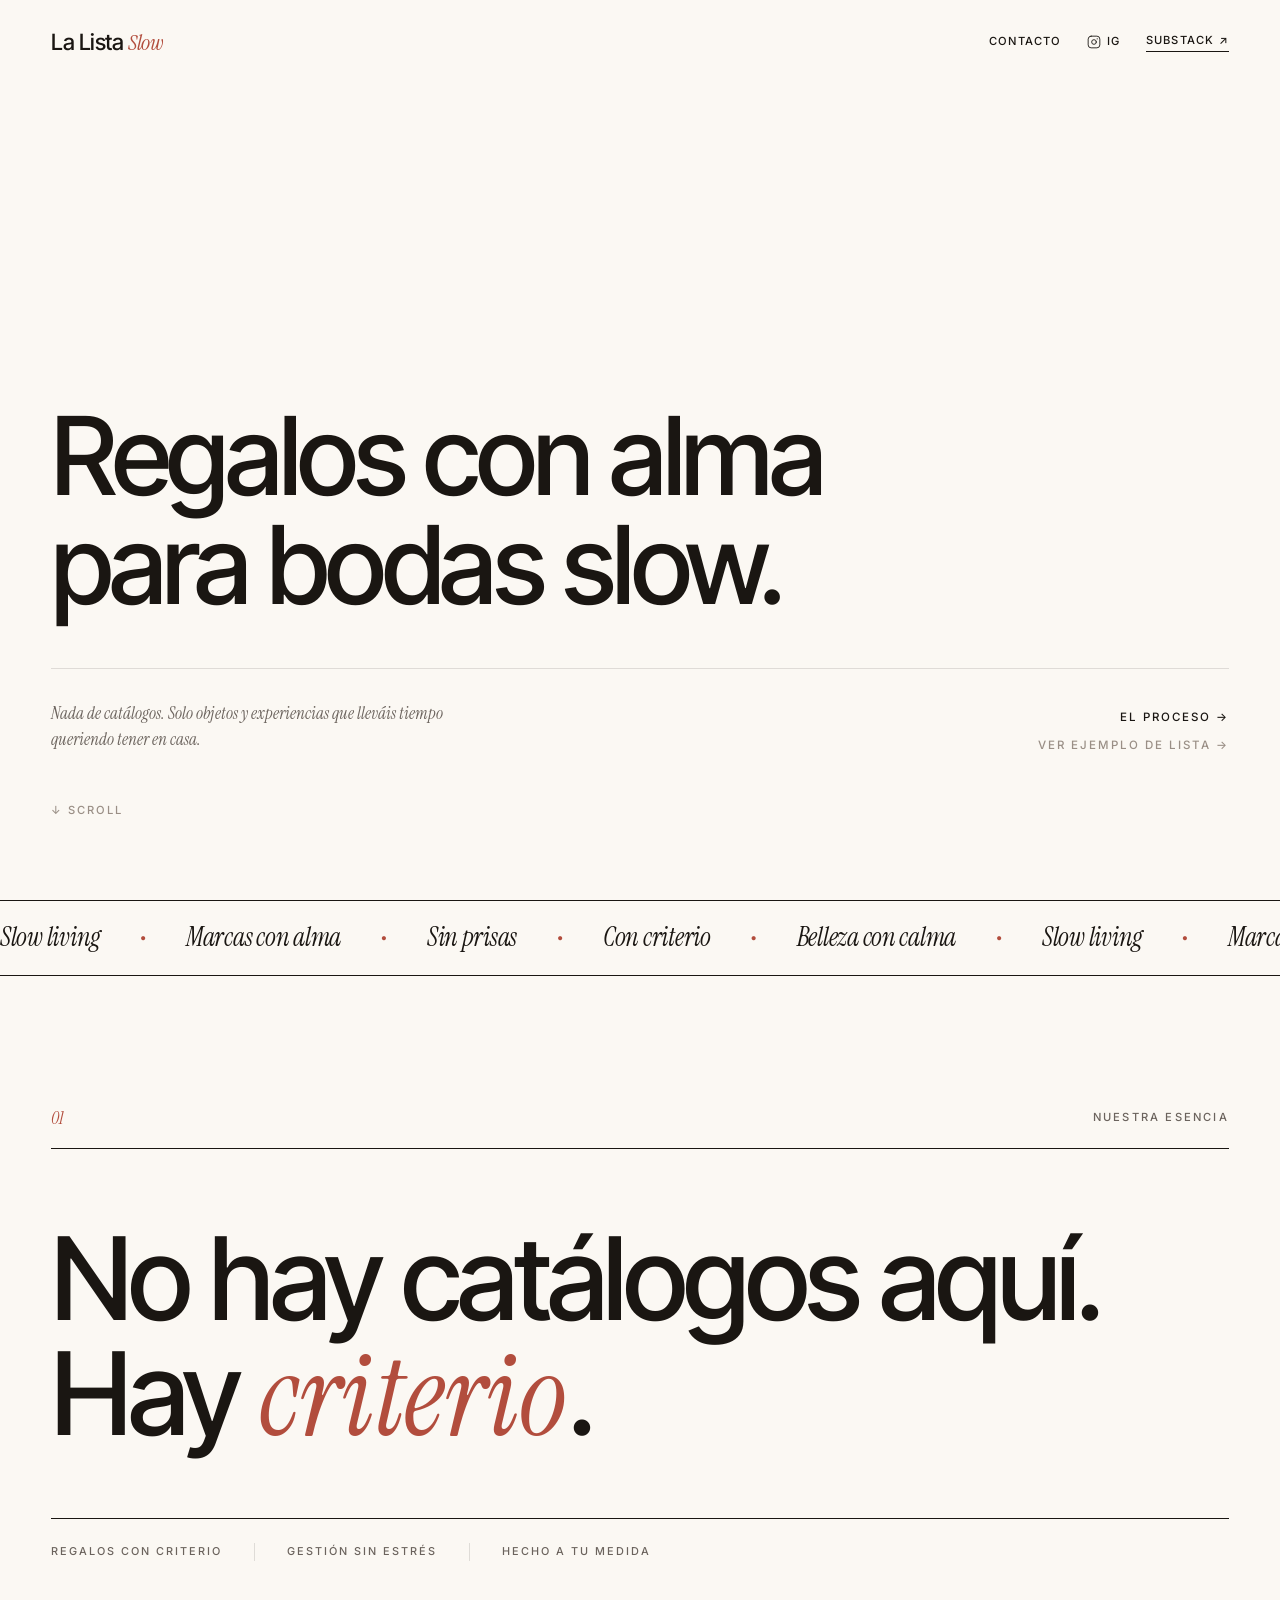
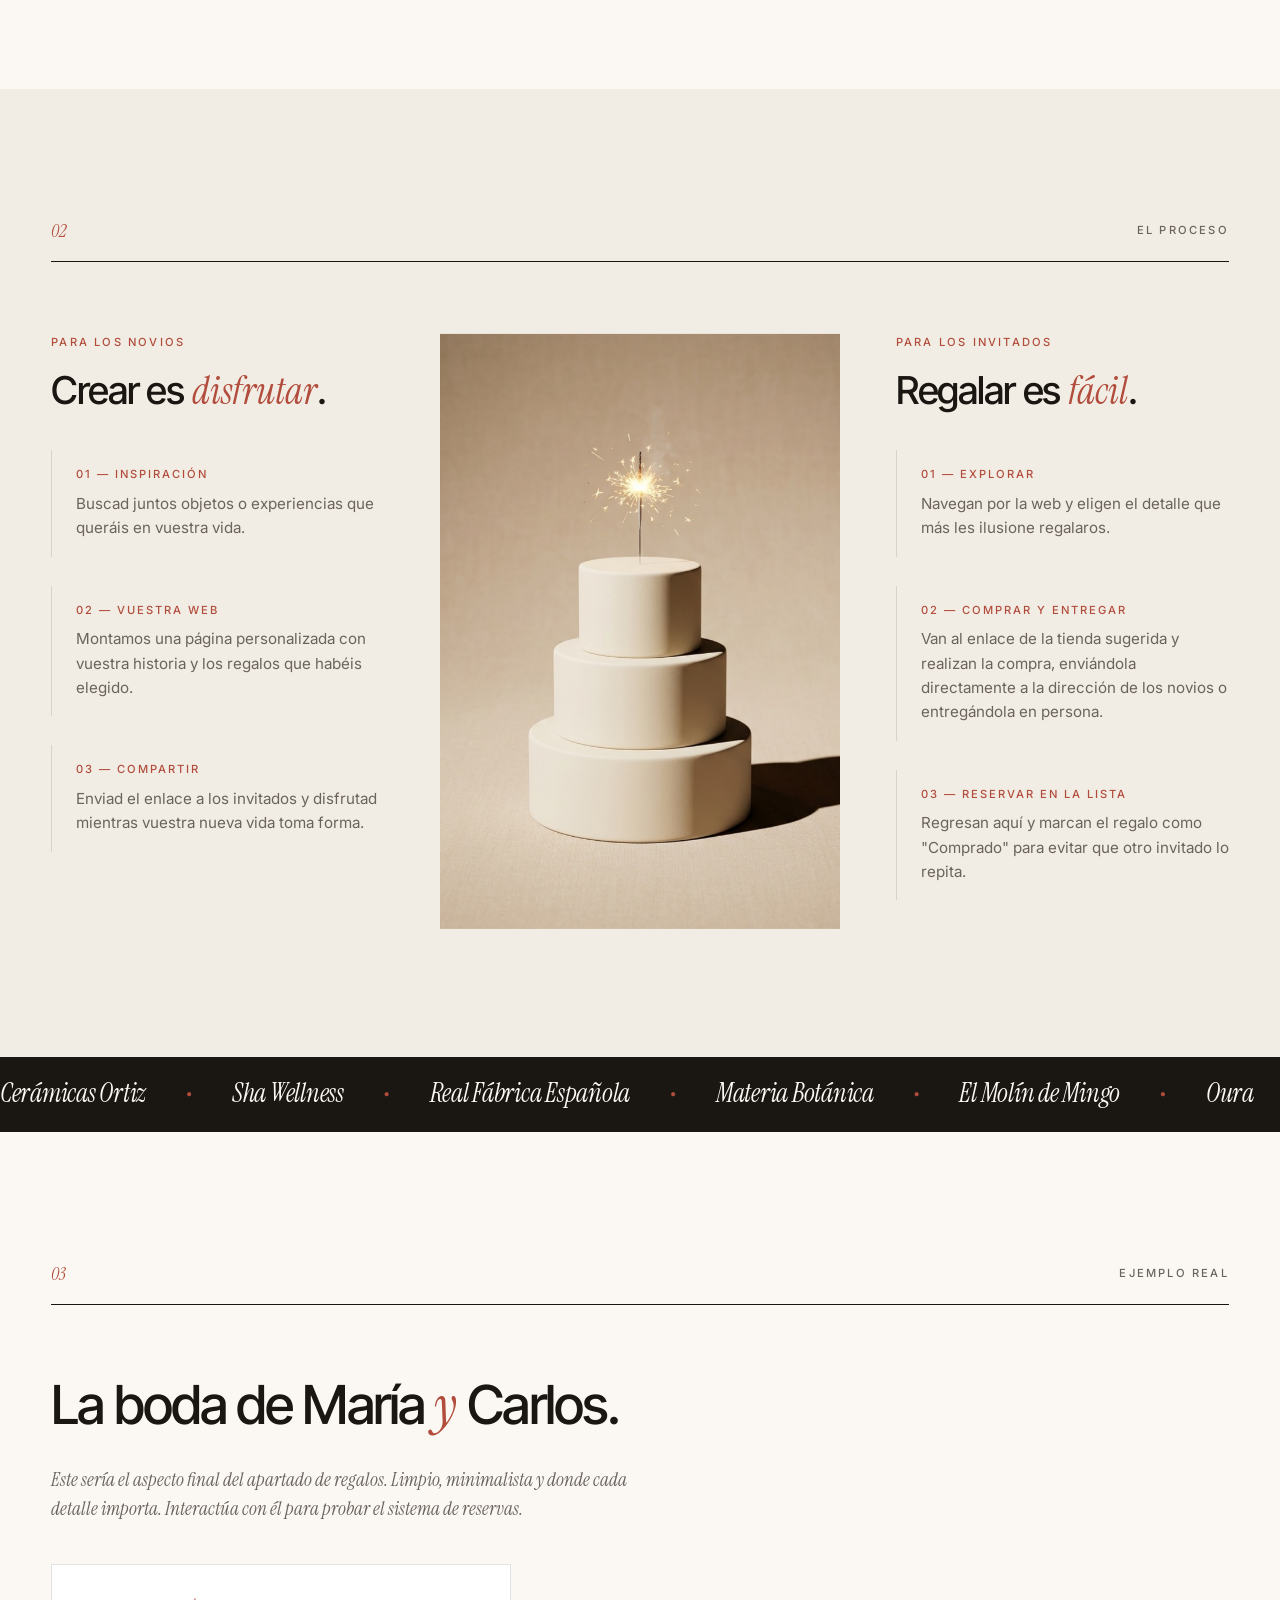
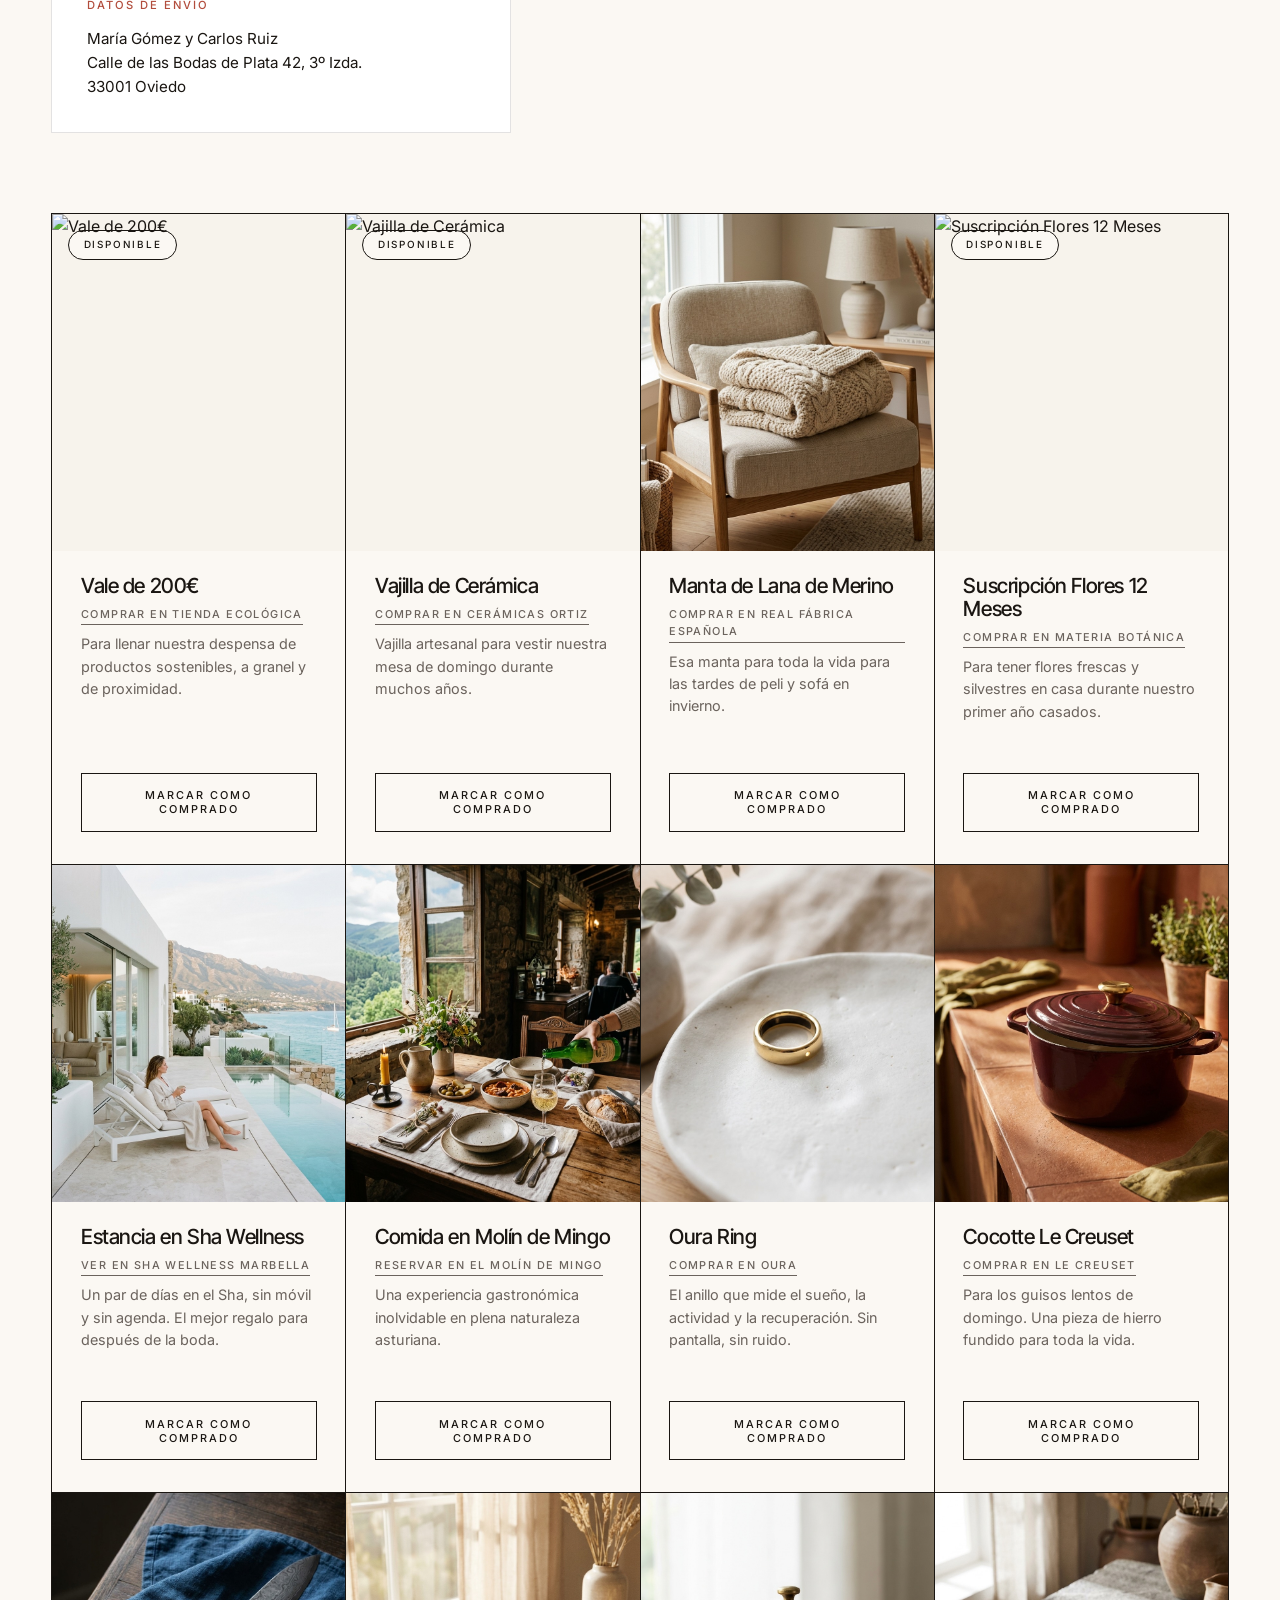
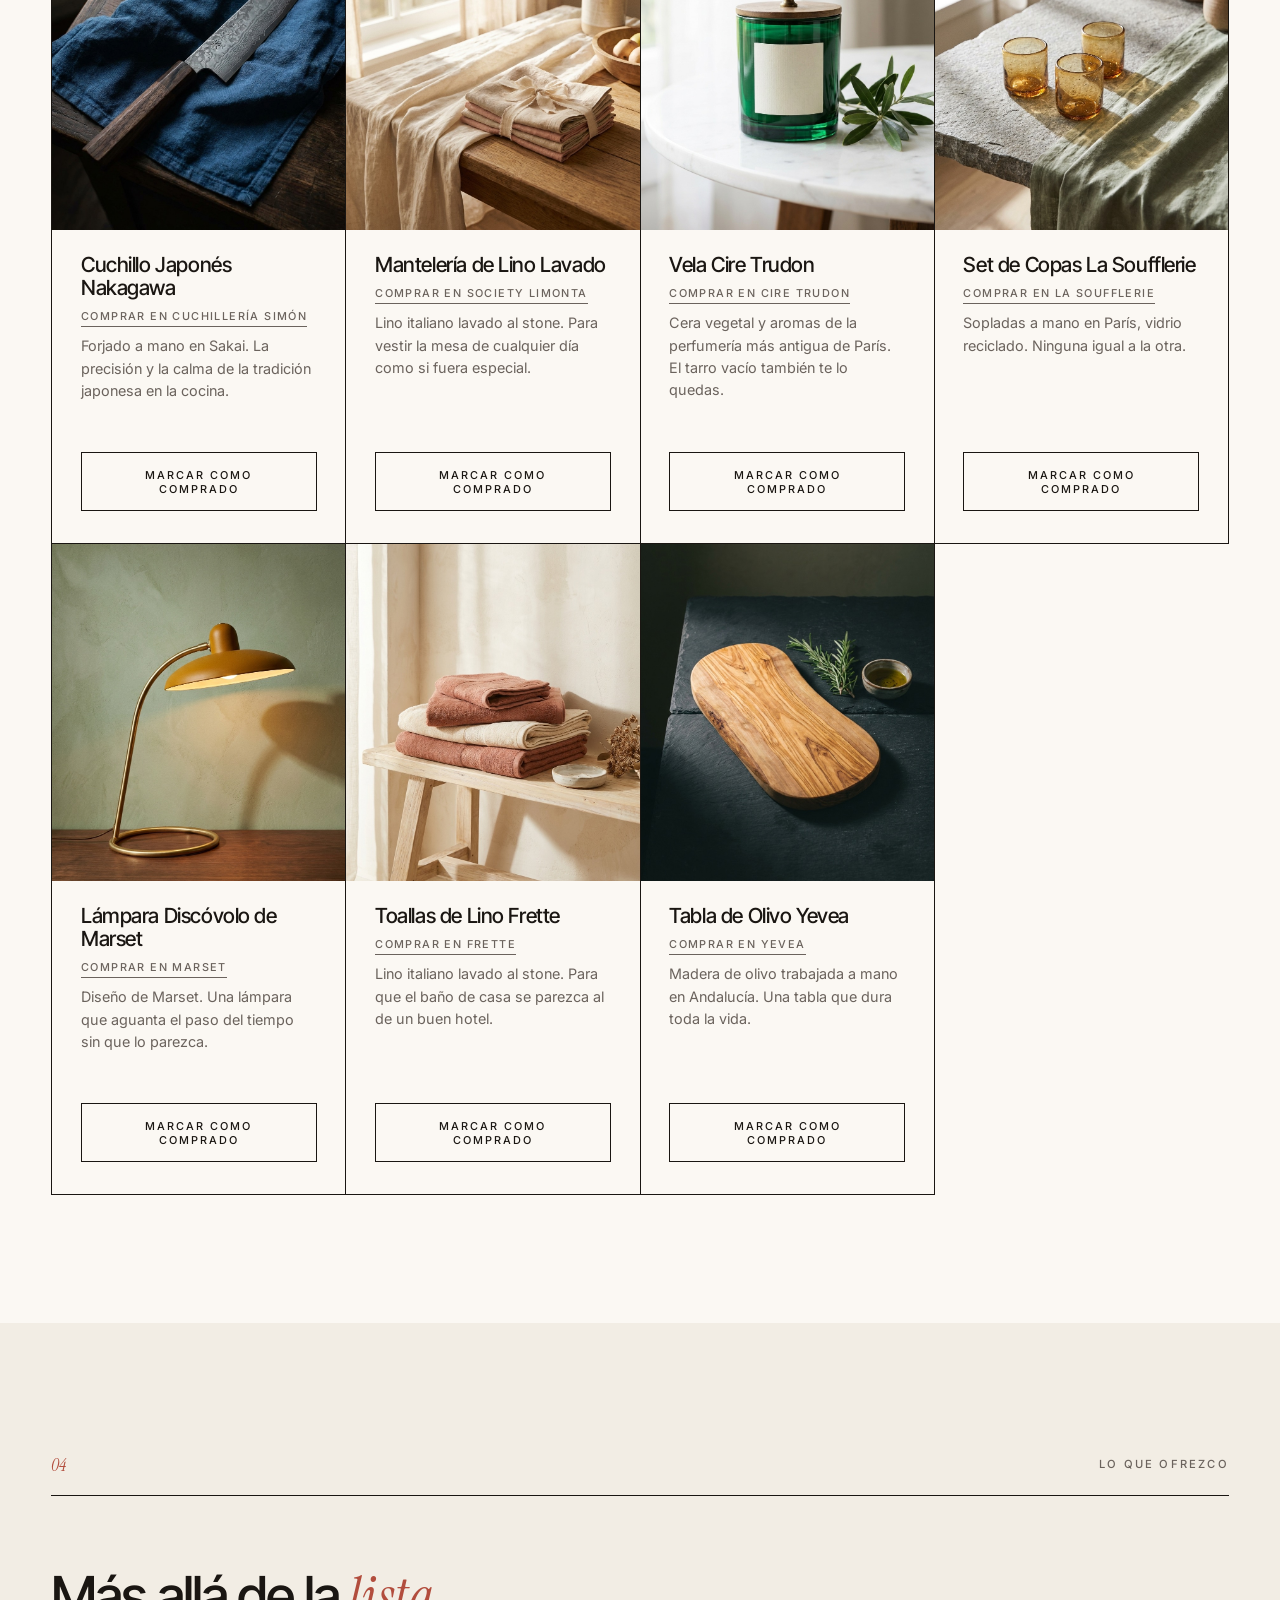
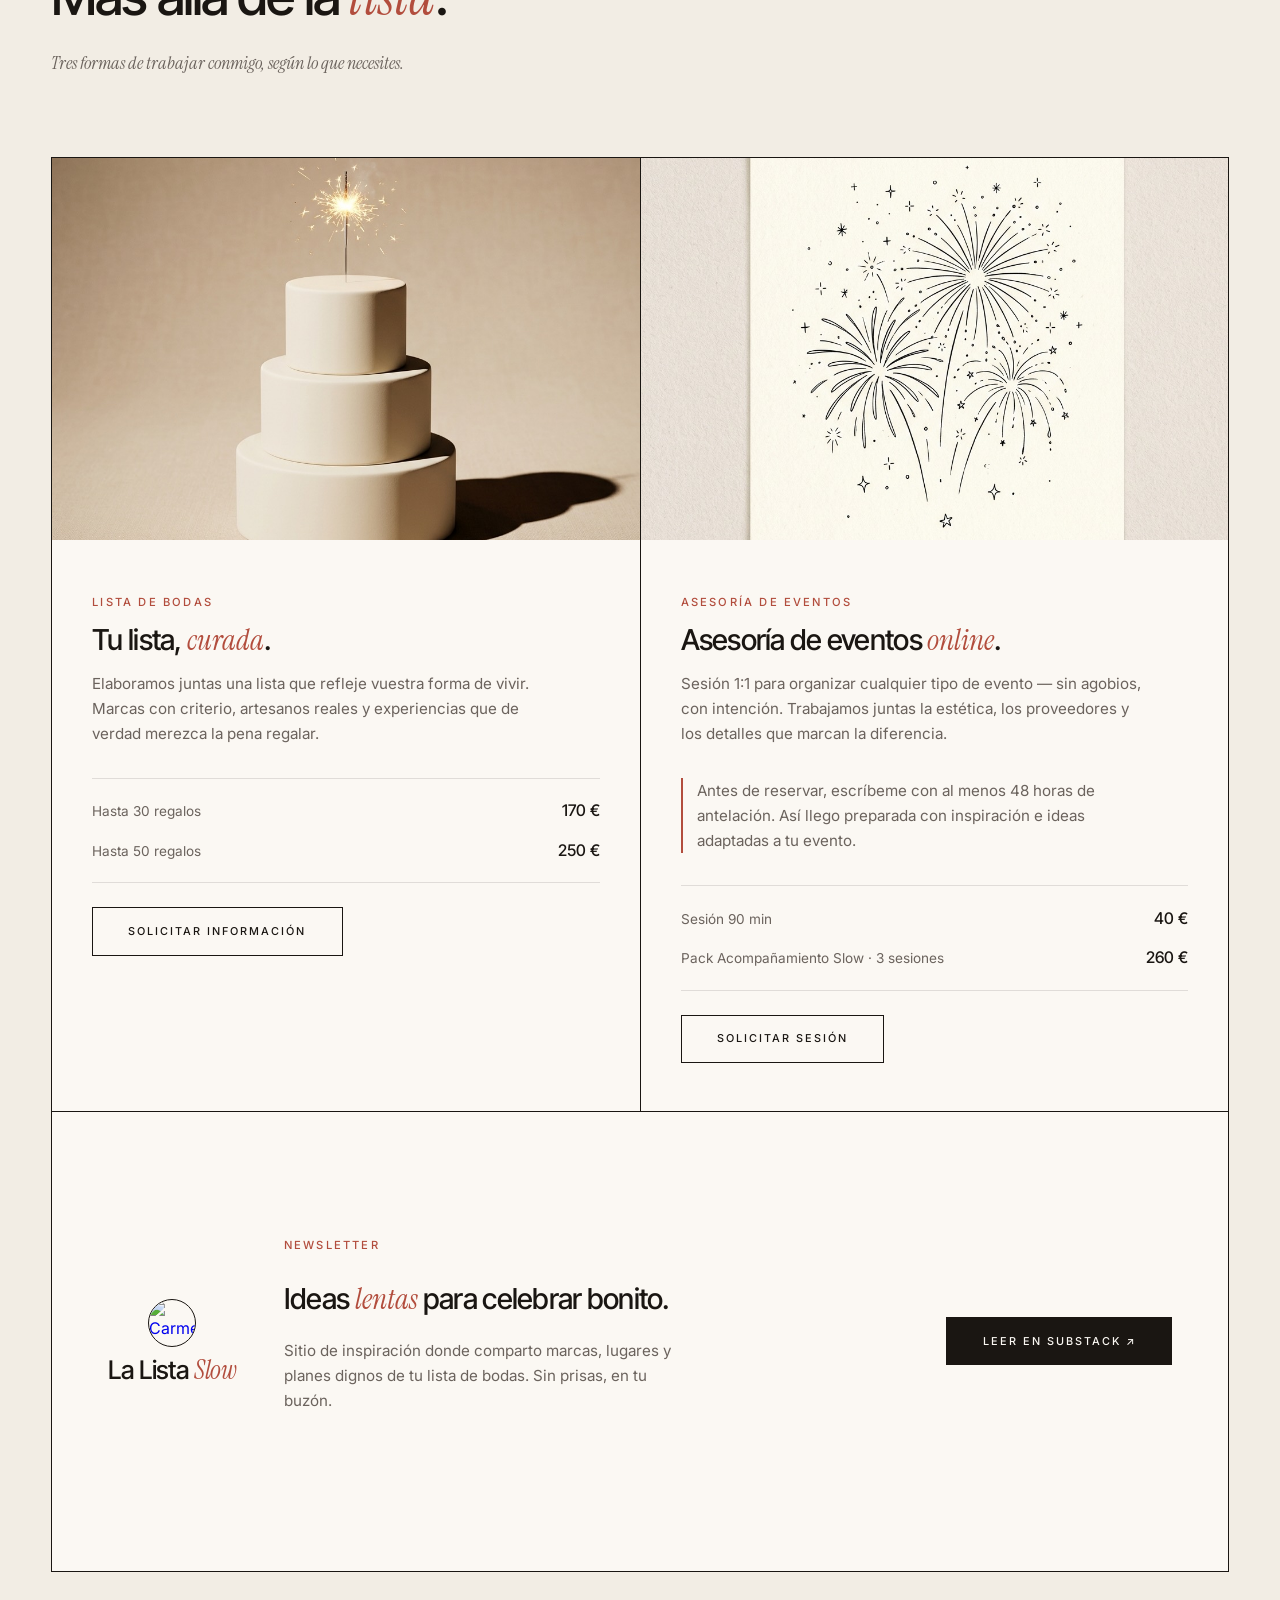
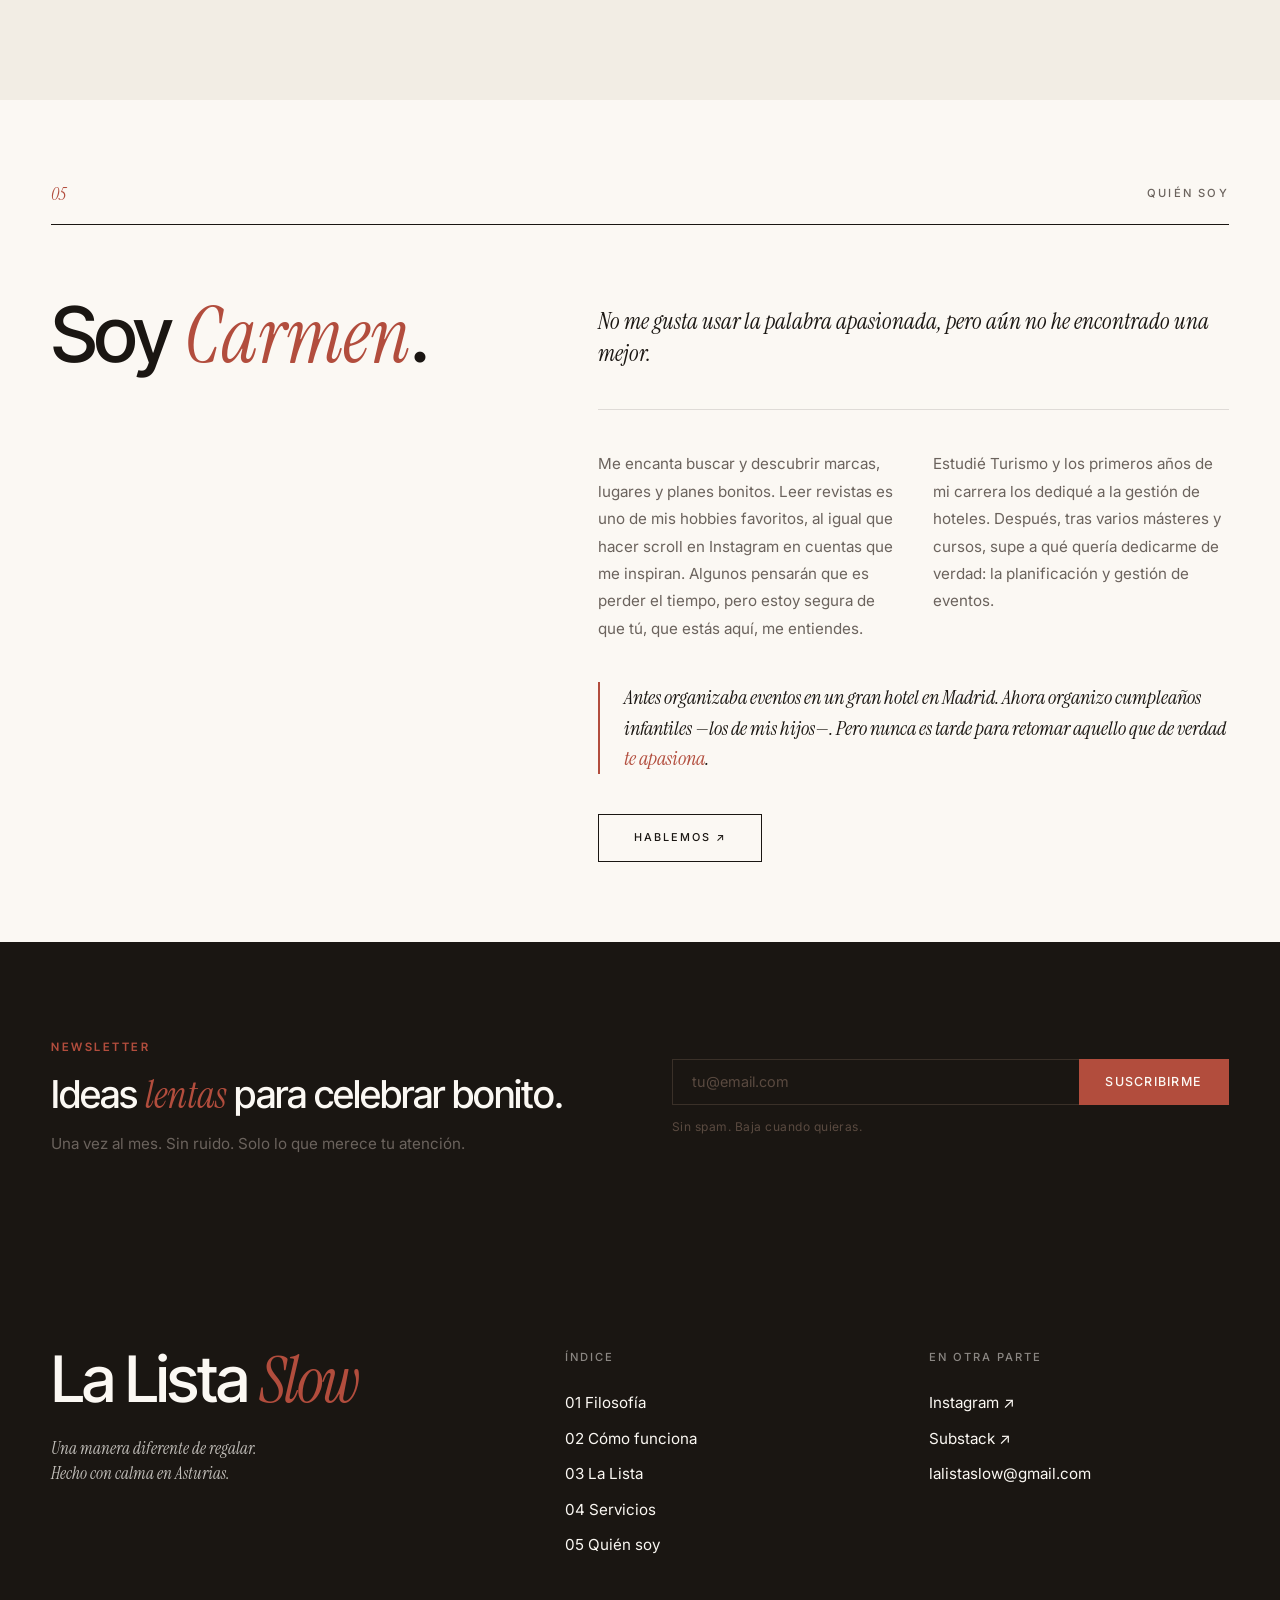
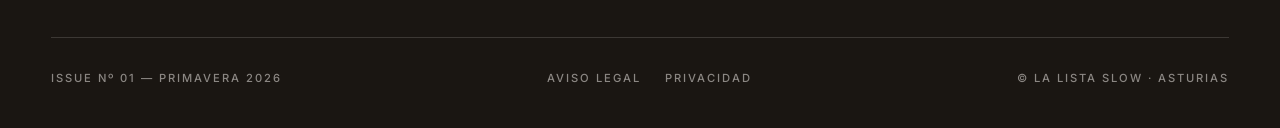
==== index.html @ cbb81c38 "SEO optimization: compress heavy product images to JPEG, add sitemap.xml and robots.txt" ====
<!DOCTYPE html>
<html lang="es">
<head>
    <meta charset="UTF-8">
    <meta name="viewport" content="width=device-width, initial-scale=1.0">

    <!-- Favicon -->
    <link rel="icon" type="image/svg+xml" href="./favicon.svg">
    <link rel="icon" type="image/png" sizes="32x32" href="./favicon-32x32.png">
    <link rel="apple-touch-icon" sizes="180x180" href="./apple-touch-icon.png">

    <!-- SEO básico -->
    <title>Lista de Bodas Personalizada y Curada | La Lista Slow</title>
    <meta name="description" content="Lista de bodas personalizada y curada en Asturias. Sin catálogos, con criterio. Regalos seleccionados y asesoría de eventos online para celebrar despacio.">
    <meta name="robots" content="index, follow">
    <link rel="canonical" href="https://lalistaslow.com/">

    <!-- Open Graph -->
    <meta property="og:type" content="website">
    <meta property="og:url" content="https://lalistaslow.com/">
    <meta property="og:title" content="Lista de Bodas Personalizada y Curada | La Lista Slow">
    <meta property="og:description" content="Lista de bodas personalizada y curada en Asturias. Sin catálogos, con criterio. Regalos seleccionados y asesoría de eventos online.">
    <meta property="og:image" content="https://lalistaslow.com/og-image.jpg">
    <meta property="og:locale" content="es_ES">
    <meta property="og:site_name" content="La Lista Slow">

    <!-- Twitter Card -->
    <meta name="twitter:card" content="summary_large_image">
    <meta name="twitter:title" content="Lista de Bodas Personalizada y Curada | La Lista Slow">
    <meta name="twitter:description" content="Lista de bodas personalizada y curada en Asturias. Sin catálogos, con criterio. Regalos seleccionados y asesoría de eventos online.">
    <meta name="twitter:image" content="https://lalistaslow.com/og-image.jpg">

    <!-- Schema.org JSON-LD -->
    <script type="application/ld+json">
    {
      "@context": "https://schema.org",
      "@graph": [
        {
          "@type": "ProfessionalService",
          "@id": "https://lalistaslow.com/#organization",
          "name": "La Lista Slow",
          "url": "https://lalistaslow.com",
          "email": "lalistaslow@gmail.com",
          "description": "Lista de bodas personalizada y asesoría de eventos en Asturias",
          "image": "https://lalistaslow.com/og-image.jpg",
          "priceRange": "$$",
          "address": {
            "@type": "PostalAddress",
            "addressLocality": "Asturias",
            "addressRegion": "Principado de Asturias",
            "addressCountry": "ES"
          },
          "geo": {
            "@type": "GeoCoordinates",
            "latitude": "43.3614",
            "longitude": "-5.8593"
          },
          "areaServed": {
            "@type": "AdministrativeArea",
            "name": "Asturias"
          },
          "sameAs": [
            "https://www.instagram.com/lalistaslow/",
            "https://substack.com/@lalistaslow"
          ]
        },
        {
          "@type": "WebSite",
          "@id": "https://lalistaslow.com/#website",
          "url": "https://lalistaslow.com",
          "name": "La Lista Slow",
          "publisher": { "@id": "https://lalistaslow.com/#organization" }
        },
        {
          "@type": "Service",
          "provider": { "@id": "https://lalistaslow.com/#organization" },
          "name": "Lista de bodas personalizada",
          "description": "Creación de listas de bodas originales y curadas, con diseño editorial y gestión de reservas para invitados.",
          "areaServed": "España",
          "serviceType": "Lista de bodas"
        },
        {
          "@type": "Service",
          "provider": { "@id": "https://lalistaslow.com/#organization" },
          "name": "Asesoría de eventos online",
          "description": "Sesión 1:1 online para organizar cualquier tipo de evento con criterio. Estética, proveedores y detalles que marcan la diferencia.",
          "areaServed": "España",
          "serviceType": "Asesoría de eventos"
        }
      ]
    }
    </script>

    <!-- Google Fonts & Preconnect / DNS Prefetch -->
    <link rel="preconnect" href="https://fonts.googleapis.com">
    <link rel="preconnect" href="https://fonts.gstatic.com" crossorigin>
    <link rel="dns-prefetch" href="https://fonts.googleapis.com">
    <link rel="dns-prefetch" href="https://fonts.gstatic.com">
    <link rel="preconnect" href="https://substackcdn.com">
    <link rel="dns-prefetch" href="https://substackcdn.com">
    <link href="https://fonts.googleapis.com/css2?family=Instrument+Serif:ital@0;1&family=Inter+Tight:ital,wght@0,300..700;1,400&family=Inter:wght@300;400;500;600;700&display=swap" rel="stylesheet">
    <link rel="stylesheet" href="./styles.css">
</head>
<body>

    <nav class="navbar">
        <div class="logo">La Lista <em>Slow</em></div>
        <div class="nav-links">
            <a href="mailto:lalistaslow@gmail.com">Contacto</a>
            <a href="https://www.instagram.com/lalistaslow/" target="_blank" class="nav-instagram" aria-label="Instagram">
                <svg xmlns="http://www.w3.org/2000/svg" width="14" height="14" viewBox="0 0 24 24" fill="none" stroke="currentColor" stroke-width="1.5" stroke-linecap="round" stroke-linejoin="round"><rect x="2" y="2" width="20" height="20" rx="5" ry="5"/><circle cx="12" cy="12" r="4"/><circle cx="17.5" cy="6.5" r="1" fill="currentColor" stroke="none"/></svg>
                IG
            </a>
            <a href="https://substack.com/@lalistaslow" target="_blank" class="nav-substack">Substack ↗</a>
        </div>
        <button class="nav-burger" id="nav-burger" aria-label="Abrir menú" aria-expanded="false">
            <span></span><span></span><span></span>
        </button>
    </nav>

    <div class="nav-mobile" id="nav-mobile" aria-hidden="true">
        <a href="#filosofia" class="nav-mobile-link"><span class="nav-num">01</span> Filosofía</a>
        <a href="#como-funciona" class="nav-mobile-link"><span class="nav-num">02</span> Cómo funciona</a>
        <a href="#demo-list" class="nav-mobile-link"><span class="nav-num">03</span> La Lista</a>
        <a href="#servicios" class="nav-mobile-link"><span class="nav-num">04</span> Servicios</a>
        <a href="#quien-soy" class="nav-mobile-link"><span class="nav-num">05</span> Quién soy</a>
        <div class="nav-mobile-footer">
            <a href="mailto:lalistaslow@gmail.com">lalistaslow@gmail.com</a>
            <a href="https://www.instagram.com/lalistaslow/" target="_blank">Instagram ↗</a>
            <a href="https://substack.com/@lalistaslow" target="_blank">Substack ↗</a>
        </div>
    </div>

    <header class="hero">
        <div class="hero-container">
<h1>Regalos con alma<br>para bodas slow.</h1>
            <div class="hero-bottom">
                <p class="hero-lede">Nada de catálogos. Solo objetos y experiencias que lleváis tiempo queriendo tener en casa.</p>
                <div class="hero-buttons">
                    <a href="#como-funciona" class="hero-link">El proceso →</a>
                    <a href="#demo-list" class="hero-link hero-link--secondary">Ver ejemplo de lista →</a>
                </div>
            </div>
            <div class="hero-meta">
                <span>↓ Scroll</span>
            </div>
        </div>
    </header>

    <!-- Marquee 1 -->
    <div class="marquee">
        <div class="marquee-track">
            <span>Slow living</span><span class="dot">●</span>
            <span>Marcas con alma</span><span class="dot">●</span>
            <span>Sin prisas</span><span class="dot">●</span>
            <span>Con criterio</span><span class="dot">●</span>
            <span>Belleza con calma</span><span class="dot">●</span>
            <span>Slow living</span><span class="dot">●</span>
            <span>Marcas con alma</span><span class="dot">●</span>
            <span>Sin prisas</span><span class="dot">●</span>
            <span>Con criterio</span><span class="dot">●</span>
            <span>Belleza con calma</span><span class="dot">●</span>
        </div>
    </div>

    <main>
        <!-- 01 — Filosofía -->
        <section id="filosofia" class="section philosophy">
            <div class="container">
                <div class="section-header">
                    <span class="section-num">01</span>
                    <span class="section-subtitle">Nuestra esencia</span>
                </div>
                <div class="philosophy-manifiesto reveal">
                    <h2>No hay catálogos aquí.<br>Hay <em>criterio</em>.</h2>
                    <div class="philosophy-tags">
                        <span>Regalos con criterio</span>
                        <span>Gestión sin estrés</span>
                        <span>Hecho a tu medida</span>
                    </div>
                </div>
            </div>
        </section>

        <!-- 02 — Cómo Funciona -->
        <section id="como-funciona" class="section how-it-works">
            <div class="container">
                <div class="section-header">
                    <span class="section-num">02</span>
                    <span class="section-subtitle">El proceso</span>
                </div>
                <div class="how-it-works-grid">
                    <div class="how-col reveal">
                        <span class="how-eyebrow">Para los novios</span>
                        <h2>Crear es <em>disfrutar</em>.</h2>
                        <ul class="steps-list">
                            <li>
                                <strong>01 — Inspiración</strong>
                                <p>Buscad juntos objetos o experiencias que queráis en vuestra vida.</p>
                            </li>
                            <li>
                                <strong>02 — Vuestra web</strong>
                                <p>Montamos una página personalizada con vuestra historia y los regalos que habéis elegido.</p>
                            </li>
                            <li>
                                <strong>03 — Compartir</strong>
                                <p>Enviad el enlace a los invitados y disfrutad mientras vuestra nueva vida toma forma.</p>
                            </li>
                        </ul>
                    </div>
                    <div class="how-img-container">
                        <img src="./tarta_web.jpg" alt="Lista de bodas personalizada — detalle de tarta nupcial" class="editorial-img">
                    </div>
                    <div class="how-col how-guests reveal">
                        <span class="how-eyebrow">Para los invitados</span>
                        <h2>Regalar es <em>fácil</em>.</h2>
                        <ul class="steps-list">
                            <li>
                                <strong>01 — Explorar</strong>
                                <p>Navegan por la web y eligen el detalle que más les ilusione regalaros.</p>
                            </li>
                            <li>
                                <strong>02 — Comprar y entregar</strong>
                                <p>Van al enlace de la tienda sugerida y realizan la compra, enviándola directamente a la dirección de los novios o entregándola en persona.</p>
                            </li>
                            <li>
                                <strong>03 — Reservar en la lista</strong>
                                <p>Regresan aquí y marcan el regalo como "Comprado" para evitar que otro invitado lo repita.</p>
                            </li>
                        </ul>
                    </div>
                </div>
            </div>
        </section>

        <!-- Marquee 2 -->
        <div class="marquee marquee--alt">
            <div class="marquee-track">
                <span>Cerámicas Ortiz</span><span class="dot">●</span>
                <span>Sha Wellness</span><span class="dot">●</span>
                <span>Real Fábrica Española</span><span class="dot">●</span>
                <span>Materia Botánica</span><span class="dot">●</span>
                <span>El Molín de Mingo</span><span class="dot">●</span>
                <span>Oura</span><span class="dot">●</span>
                <span>Cerámicas Ortiz</span><span class="dot">●</span>
                <span>Sha Wellness</span><span class="dot">●</span>
                <span>Real Fábrica Española</span><span class="dot">●</span>
                <span>Materia Botánica</span><span class="dot">●</span>
            </div>
        </div>

        <!-- 03 — Lista de Ejemplo -->
        <section id="demo-list" class="section registry-demo">
            <div class="container">
                <div class="section-header">
                    <span class="section-num">03</span>
                    <span class="section-subtitle">Ejemplo real</span>
                </div>
                <div class="registry-header-demo reveal">
                    <h2>La boda de María <em>y</em> Carlos.</h2>
                    <p class="registry-intro">Este sería el aspecto final del apartado de regalos. Limpio, minimalista y donde cada detalle importa. Interactúa con él para probar el sistema de reservas.</p>

                    <div class="shipping-info">
                        <span class="shipping-label">Datos de envío</span>
                        <p>María Gómez y Carlos Ruiz<br>Calle de las Bodas de Plata 42, 3º Izda.<br>33001 Oviedo</p>
                    </div>
                </div>

                <div class="gifts-grid" id="gifts-container">
                    <!-- Dinámico vía JS -->
                </div>
            </div>
        </section>

        <!-- 04 — Servicios -->
        <section id="servicios" class="section servicios">
            <div class="container">
                <div class="section-header">
                    <span class="section-num">04</span>
                    <span class="section-subtitle">Lo que ofrezco</span>
                </div>
                <div class="servicios-header reveal">
                    <h2>Más allá de la <em>lista</em>.</h2>
                    <p class="servicios-intro">Tres formas de trabajar conmigo, según lo que necesites.</p>
                </div>
                <div class="servicios-grid">
                    <!-- Lista de bodas -->
                    <div class="servicio-card reveal">
                        <div class="servicio-img-wrap">
                            <img src="./tarta_web.jpg" alt="Lista de bodas curada y personalizada — La Lista Slow" class="servicio-img" loading="lazy">
                        </div>
                        <div class="servicio-content">
                            <span class="section-subtitle">Lista de bodas</span>
                            <h3>Tu lista, <em>curada</em>.</h3>
                            <p>Elaboramos juntas una lista que refleje vuestra forma de vivir. Marcas con criterio, artesanos reales y experiencias que de verdad merezca la pena regalar.</p>
                            <div class="precios-tabla">
                                <div class="precio-fila">
                                    <span class="precio-concepto">Hasta 30 regalos</span>
                                    <span class="precio-valor">170 €</span>
                                </div>
                                <div class="precio-fila">
                                    <span class="precio-concepto">Hasta 50 regalos</span>
                                    <span class="precio-valor">250 €</span>
                                </div>
                            </div>
                            <a href="mailto:lalistaslow@gmail.com?subject=Lista%20de%20bodas" class="btn btn-outline">Solicitar información</a>
                        </div>
                    </div>
                    <!-- Asesoría -->
                    <div class="servicio-card reveal">
                        <div class="servicio-img-wrap">
                            <img src="./asesoria_eventos.jpg" alt="Asesoría de eventos online en Asturias — La Lista Slow" class="servicio-img" loading="lazy">
                        </div>
                        <div class="servicio-content">
                            <span class="section-subtitle">Asesoría de eventos</span>
                            <h3>Asesoría de eventos <em>online</em>.</h3>
                            <p>Sesión 1:1 para organizar cualquier tipo de evento — sin agobios, con intención. Trabajamos juntas la estética, los proveedores y los detalles que marcan la diferencia.</p>
                            <p class="sesion-nota">Antes de reservar, escríbeme con al menos 48 horas de antelación. Así llego preparada con inspiración e ideas adaptadas a tu evento.</p>
                            <div class="precios-tabla">
                                <div class="precio-fila">
                                    <span class="precio-concepto">Sesión 90 min</span>
                                    <span class="precio-valor">40 €</span>
                                </div>
                                <div class="precio-fila">
                                    <span class="precio-concepto">Pack Acompañamiento Slow · 3 sesiones</span>
                                    <span class="precio-valor">260 €</span>
                                </div>
                            </div>
                            <a href="mailto:lalistaslow@gmail.com?subject=Solicitud%20de%20asesor%C3%ADa" class="btn btn-outline">Solicitar sesión</a>
                        </div>
                    </div>
                    <!-- Newsletter — ancho completo -->
                    <div class="servicio-card servicio-card--newsletter reveal">
                        <div class="newsletter-inner">
                            <a href="https://substack.com/@lalistaslow" target="_blank" class="newsletter-brand-link">
                                <img src="https://substackcdn.com/image/fetch/$s_!7gTn!,w_224,h_224,c_fill,f_webp,q_auto:good,fl_progressive:steep/https%3A%2F%2Fsubstack-post-media.s3.amazonaws.com%2Fpublic%2Fimages%2Ff3caaf2d-695d-4a6e-b0a7-38a33dbe6271_500x500.jpeg" alt="Carmen — La Lista Slow en Substack" class="substack-avatar" loading="lazy">
                                <span class="newsletter-brand-logo">La Lista <em>Slow</em></span>
                            </a>
                            <svg class="substack-logo" viewBox="0 0 24 24" xmlns="http://www.w3.org/2000/svg" aria-label="Substack">
                                <path d="M22.539 8.242H1.46V5.406h21.08v2.836zM1.46 10.812V24L12 18.11 22.54 24V10.812H1.46zM22.54 0H1.46v2.836h21.08V0z"/>
                            </svg>
                            <span class="section-subtitle">Newsletter</span>
                            <h3>Ideas <em>lentas</em> para celebrar bonito.</h3>
                            <p>Sitio de inspiración donde comparto marcas, lugares y planes dignos de tu lista de bodas. Sin prisas, en tu buzón.</p>
                            <a href="https://substack.com/@lalistaslow" target="_blank" class="btn btn-primary">Leer en Substack ↗</a>
                        </div>
                    </div>
                </div>
            </div>
        </section>

        <!-- 05 — Quién Soy -->
        <section id="quien-soy" class="section quien-soy">
            <div class="container">
                <div class="section-header">
                    <span class="section-num">05</span>
                    <span class="section-subtitle">Quién soy</span>
                </div>
                <div class="quien-soy-grid reveal">
                    <div class="quien-soy-aside">
                        <h2>Soy <em>Carmen</em>.</h2>
                    </div>
                    <div class="quien-soy-body">
                        <p class="quien-soy-lead">No me gusta usar la palabra <em>apasionada</em>, pero aún no he encontrado una mejor.</p>
                        <div class="quien-soy-cols">
                            <p>Me encanta buscar y descubrir marcas, lugares y planes bonitos. Leer revistas es uno de mis hobbies favoritos, al igual que hacer scroll en Instagram en cuentas que me inspiran. Algunos pensarán que es perder el tiempo, pero estoy segura de que tú, que estás aquí, me entiendes.</p>
                            <p>Estudié Turismo y los primeros años de mi carrera los dediqué a la gestión de hoteles. Después, tras varios másteres y cursos, supe a qué quería dedicarme de verdad: la planificación y gestión de eventos.</p>
                        </div>
                        <p class="quien-soy-highlight">Antes organizaba eventos en un gran hotel en Madrid. Ahora organizo cumpleaños infantiles —los de mis hijos—. Pero nunca es tarde para retomar aquello que de verdad <em>te apasiona</em>.</p>
                        <a href="mailto:lalistaslow@gmail.com" class="btn btn-outline" style="margin-top: 2.5rem;">Hablemos ↗</a>
                    </div>
                </div>
            </div>
        </section>
    </main>

    <!-- Modal Reserva -->
    <div id="reservation-modal" class="modal hidden">
        <div class="modal-content">
            <button class="close-modal">&times;</button>
            <span class="section-subtitle">Confirmación</span>
            <h3 id="modal-title" class="font-serif">Confirmar Compra</h3>
            <p id="modal-desc">Marca este regalo solo si ya te has encargado de comprarlo en la tienda para que se envíe a los novios. Así evitaremos que lo vuelvan a comprar.</p>

            <form id="reservation-form">
                <input type="hidden" id="gift-id" value="">

                <div class="form-group">
                    <label for="guest-message">Mensaje para los novios (opcional)</label>
                    <textarea id="guest-message" rows="3" placeholder="Os deseamos toda la felicidad del mundo..."></textarea>
                </div>

                <button type="submit" class="btn btn-primary btn-block">Sí, ya lo he comprado</button>
            </form>
        </div>
    </div>

    <!-- Newsletter capture -->
    <section class="nl-capture">
        <div class="container">
            <div class="nl-capture-inner">
                <div class="nl-capture-text">
                    <span class="nl-eyebrow">Newsletter</span>
                    <h2 class="nl-titulo">Ideas <em>lentas</em> para celebrar bonito.</h2>
                    <p class="nl-sub">Una vez al mes. Sin ruido. Solo lo que merece tu atención.</p>
                </div>
                <form class="nl-form" onsubmit="abrirSubstack(event)">
                    <div class="nl-input-row">
                        <input type="email" id="nl-email" placeholder="tu@email.com" required autocomplete="email">
                        <button type="submit">Suscribirme</button>
                    </div>
                    <p class="nl-legal">Sin spam. Baja cuando quieras.</p>
                </form>
            </div>
        </div>
    </section>

    <footer>
        <div class="container">
            <div class="footer-top">
                <div class="footer-brand">
                    <div class="logo-footer">La Lista <em>Slow</em></div>
                    <p class="footer-tagline">Una manera diferente de regalar.<br>Hecho con calma en Asturias.</p>
                </div>
                <div class="footer-nav">
                    <span class="footer-nav-title">Índice</span>
                    <a href="#filosofia">01 Filosofía</a>
                    <a href="#como-funciona">02 Cómo funciona</a>
                    <a href="#demo-list">03 La Lista</a>
                    <a href="#servicios">04 Servicios</a>
                    <a href="#quien-soy">05 Quién soy</a>
                </div>
                <div class="footer-nav">
                    <span class="footer-nav-title">En otra parte</span>
                    <a href="https://www.instagram.com/lalistaslow/" target="_blank">Instagram ↗</a>
                    <a href="https://substack.com/@lalistaslow" target="_blank">Substack ↗</a>
                    <a href="mailto:lalistaslow@gmail.com">lalistaslow@gmail.com</a>
                </div>
            </div>
            <div class="footer-bottom">
                <span>Issue Nº 01 — Primavera 2026</span>
                <span class="footer-legal-links">
                    <a href="./aviso-legal.html">Aviso legal</a>
                    <a href="./privacidad.html">Privacidad</a>
                </span>
                <span>© La Lista Slow · Asturias</span>
            </div>
        </div>
    </footer>

    <script src="./app.js"></script>
    <script>
        function abrirSubstack(e) {
            e.preventDefault();
            window.open('https://substack.com/@lalistaslow', '_blank');
        }

        // Navbar scroll
        const navbar = document.querySelector('.navbar');
        window.addEventListener('scroll', () => {
            navbar.classList.toggle('is-scrolled', window.scrollY > 60);
        }, { passive: true });

        // Mobile nav
        const burger = document.getElementById('nav-burger');
        const mobileNav = document.getElementById('nav-mobile');

        burger.addEventListener('click', () => {
            const isOpen = mobileNav.classList.toggle('is-open');
            burger.classList.toggle('is-open', isOpen);
            burger.setAttribute('aria-expanded', isOpen);
            mobileNav.setAttribute('aria-hidden', !isOpen);
            document.body.style.overflow = isOpen ? 'hidden' : '';
        });

        mobileNav.querySelectorAll('.nav-mobile-link').forEach(link => {
            link.addEventListener('click', () => {
                mobileNav.classList.remove('is-open');
                burger.classList.remove('is-open');
                burger.setAttribute('aria-expanded', false);
                mobileNav.setAttribute('aria-hidden', true);
                document.body.style.overflow = '';
            });
        });
    </script>
</body>
</html>
---- styles.css ----
/* styles_v2.css — La Lista Slow · Issue Nº 01 (Editorial) */

/* ---------- Reveal ---------- */
@keyframes fadeUp {
    from { opacity: 0; transform: translateY(32px); }
    to   { opacity: 1; transform: translateY(0); }
}
.reveal { opacity: 0; transform: translateY(32px); }
.reveal.visible {
    animation: fadeUp 0.85s cubic-bezier(0.22, 1, 0.36, 1) forwards;
}

/* ---------- Marquee ---------- */
@keyframes marqueeRoll {
    from { transform: translateX(0); }
    to   { transform: translateX(-50%); }
}

:root {
    --bg-color: #FBF8F3;        /* Crema cálido sutil */
    --bg-alt: #F2EDE4;          /* Lino claro para diferenciar */
    --soft-color: #F7F3EC;
    --surface-color: #FFFFFF;

    --text-primary: #1A1612;    /* Casi negro, ligeramente cálido */
    --text-secondary: #6B635D;
    --text-muted: #9A8F86;

    --accent-color: #B24D3D;
    --accent-hover: #8C392A;

    --line-color: #1A1612;
    --line-soft: rgba(26, 22, 18, 0.12);

    --font-display: 'Inter Tight', 'Inter', sans-serif;
    --font-serif: 'Instrument Serif', Georgia, serif;
    --font-body: 'Inter', sans-serif;

    --transition: all 0.4s cubic-bezier(0.22, 1, 0.36, 1);
}

* { margin: 0; padding: 0; box-sizing: border-box; }

html { scroll-behavior: smooth; }

body {
    font-family: var(--font-body);
    background-color: var(--bg-color);
    color: var(--text-primary);
    line-height: 1.6;
    font-size: 16px;
    font-weight: 400;
    -webkit-font-smoothing: antialiased;
    overflow-x: hidden;
}

.container {
    max-width: 1400px;
    margin: 0 auto;
    padding: 0 4%;
}

.text-center { text-align: center; }

/* ---------- Tipografía display ---------- */
h1, h2, h3, .font-display {
    font-family: var(--font-display);
    font-weight: 500;
    color: var(--text-primary);
    letter-spacing: -0.025em;
    line-height: 1;
}

h1 em, h2 em, h3 em {
    font-family: var(--font-serif);
    font-style: italic;
    font-weight: 400;
    color: var(--accent-color);
    letter-spacing: 0;
}

.section-subtitle {
    display: inline-block;
    font-family: var(--font-body);
    font-size: 0.7rem;
    text-transform: uppercase;
    letter-spacing: 2.2px;
    color: var(--text-secondary);
    font-weight: 500;
}

/* ---------- Section header (numeración editorial) ---------- */
.section-header {
    display: flex;
    align-items: center;
    justify-content: space-between;
    border-bottom: 1px solid var(--line-color);
    padding-bottom: 1rem;
    margin-bottom: 4.5rem;
    font-family: var(--font-body);
    font-size: 0.7rem;
    text-transform: uppercase;
    letter-spacing: 2.2px;
    font-weight: 500;
}

.section-num {
    font-family: var(--font-serif);
    font-style: italic;
    font-weight: 300;
    font-size: 1.1rem;
    color: var(--accent-color);
    letter-spacing: 0;
    text-transform: none;
}

/* ---------- Navbar ---------- */
.navbar {
    display: flex;
    justify-content: space-between;
    align-items: center;
    padding: 1.5rem 4%;
    position: fixed;
    width: 100%;
    z-index: 100;
    flex-wrap: nowrap;
    gap: 1rem;
    transition: background 0.3s ease, border-color 0.3s ease, padding 0.3s ease;
    border-bottom: 1px solid transparent;
}
.navbar.is-scrolled {
    background: rgba(251, 248, 243, 0.96);
    backdrop-filter: blur(8px);
    -webkit-backdrop-filter: blur(8px);
    border-bottom-color: var(--line-soft);
    padding: 1rem 4%;
}

.logo {
    font-family: var(--font-display);
    font-size: 1.4rem;
    font-weight: 500;
    letter-spacing: -0.02em;
    color: var(--text-primary);
    white-space: nowrap;
    flex-shrink: 0;
}

.logo em {
    font-family: var(--font-serif);
    font-style: italic;
    font-weight: 400;
    color: var(--accent-color);
}

.nav-links {
    display: flex;
    align-items: center;
    flex-wrap: nowrap;
    gap: 0;
}

.nav-links a {
    text-decoration: none;
    color: var(--text-primary);
    margin-left: 1.6rem;
    font-size: 0.7rem;
    letter-spacing: 1.2px;
    text-transform: uppercase;
    font-weight: 500;
    transition: color 0.3s ease;
    white-space: nowrap;
    position: relative;
    display: inline-flex;
    align-items: baseline;
    gap: 0.35rem;
}

.nav-num {
    font-family: var(--font-serif);
    font-style: italic;
    font-size: 0.7rem;
    font-weight: 300;
    color: var(--text-muted);
    letter-spacing: 0;
    text-transform: none;
}

.nav-links a:hover { color: var(--accent-color); }
.nav-links a:hover .nav-num { color: var(--accent-color); }

.nav-instagram {
    display: inline-flex;
    align-items: center !important;
    gap: 0.35rem !important;
}

.nav-substack {
    display: inline-flex !important;
    align-items: center;
    border-bottom: 1px solid currentColor;
    padding-bottom: 1px;
}

/* ---------- Hero ---------- */
.hero {
    position: relative;
    min-height: 100vh;
    display: flex;
    align-items: flex-end;
    justify-content: flex-start;
    text-align: left;
    padding: 10rem 4% 5rem;
    overflow: hidden;
    background-color: var(--bg-color);
}

.hero-container {
    position: relative;
    z-index: 1;
    max-width: 1400px;
    width: 100%;
    display: flex;
    flex-direction: column;
    align-items: flex-start;
}

.hero-eyebrow {
    display: inline-flex;
    align-items: center;
    gap: 0.7rem;
    font-family: var(--font-body);
    font-size: 0.7rem;
    text-transform: uppercase;
    letter-spacing: 2.2px;
    font-weight: 500;
    color: var(--text-secondary);
    margin-bottom: 2.5rem;
    flex-wrap: wrap;
    justify-content: flex-start;
}

.hero-eyebrow-dot {
    color: var(--accent-color);
    font-size: 0.6rem;
}

.hero h1 {
    font-family: var(--font-display);
    font-size: clamp(3.6rem, 8.5vw, 8rem);
    font-weight: 500;
    line-height: 1;
    letter-spacing: -0.04em;
    margin-bottom: 0;
    color: var(--text-primary);
    max-width: 100%;
}

.hero-bottom {
    display: grid;
    grid-template-columns: 1fr auto;
    align-items: end;
    gap: 4rem;
    width: 100%;
    border-top: 1px solid var(--line-soft);
    padding-top: 2rem;
    margin-top: 3rem;
    margin-bottom: 3rem;
}

.hero-lede {
    font-family: var(--font-serif);
    font-size: clamp(1rem, 1.3vw, 1.15rem);
    color: var(--text-secondary);
    max-width: 420px;
    margin: 0;
    line-height: 1.6;
    font-weight: 300;
    font-style: italic;
}

.hero-buttons {
    display: flex;
    flex-direction: column;
    gap: 0.6rem;
    align-items: flex-end;
    flex-shrink: 0;
}

.hero-link {
    font-family: var(--font-body);
    font-size: 0.72rem;
    font-weight: 500;
    text-transform: uppercase;
    letter-spacing: 2px;
    color: var(--text-primary);
    text-decoration: none;
    transition: color 0.2s ease, letter-spacing 0.2s ease;
    white-space: nowrap;
}

.hero-link:hover {
    color: var(--accent-color);
    letter-spacing: 3px;
}

.hero-link--secondary {
    color: var(--text-muted);
}

.hero-link--secondary:hover {
    color: var(--text-secondary);
}

.hero-meta {
    display: flex;
    justify-content: flex-start;
    align-items: baseline;
    width: 100%;
    font-family: var(--font-body);
    font-size: 0.7rem;
    text-transform: uppercase;
    letter-spacing: 2px;
    color: var(--text-muted);
    font-weight: 500;
}

@media (max-width: 768px) {
    .hero-bottom {
        grid-template-columns: 1fr;
        gap: 2rem;
    }
    .hero-buttons {
        align-items: flex-start;
        flex-direction: row;
        flex-wrap: wrap;
    }
}

/* ---------- Botones ---------- */
.btn {
    display: inline-flex;
    align-items: center;
    justify-content: center;
    padding: 0.9rem 2.2rem;
    font-family: var(--font-body);
    font-size: 0.68rem;
    font-weight: 500;
    letter-spacing: 2px;
    text-transform: uppercase;
    border-radius: 0;
    cursor: pointer;
    transition: var(--transition);
    border: 1px solid transparent;
    text-decoration: none;
    background: transparent;
}

.btn-outline {
    background-color: transparent;
    color: var(--text-primary);
    border: 1px solid var(--text-primary);
}

.btn-outline:hover {
    background-color: var(--text-primary);
    color: var(--bg-color);
}

.btn-primary {
    background-color: var(--text-primary);
    color: var(--bg-color);
    border: 1px solid var(--text-primary);
}

.btn-primary:hover {
    background-color: var(--accent-color);
    border-color: var(--accent-color);
}

.btn-block { width: 100%; margin-top: 1rem; }

.btn:disabled {
    border-color: var(--line-soft);
    color: var(--text-muted);
    background: transparent;
    cursor: not-allowed;
}
.btn:disabled:hover { background: transparent; color: var(--text-muted); }

/* ---------- Marquee ---------- */
.marquee {
    border-top: 1px solid var(--line-color);
    border-bottom: 1px solid var(--line-color);
    background-color: var(--bg-color);
    overflow: hidden;
    padding: 1.5rem 0;
}

.marquee--alt {
    background-color: var(--text-primary);
    color: var(--bg-color);
    border-color: var(--text-primary);
}

.marquee-track {
    display: flex;
    gap: 2.5rem;
    align-items: center;
    width: max-content;
    animation: marqueeRoll 50s linear infinite;
    white-space: nowrap;
}

.marquee-track span {
    font-family: var(--font-serif);
    font-style: italic;
    font-size: 1.6rem;
    font-weight: 300;
    letter-spacing: -0.01em;
    line-height: 1;
}

.marquee-track .dot {
    color: var(--accent-color);
    font-size: 0.6rem;
    font-style: normal;
}

.marquee--alt .marquee-track span {
    color: var(--bg-color);
}

.marquee--alt .marquee-track .dot {
    color: var(--accent-color);
}

/* ---------- Sections ---------- */
.section {
    padding: 8rem 0;
    position: relative;
}

.section + .section,
.marquee + .section,
.section + .marquee {
    border-top: 0;
}

/* ---------- 01 · Filosofía ---------- */
.philosophy {
    background-color: var(--bg-color);
}

.philosophy-manifiesto h2 {
    font-size: clamp(3.8rem, 9vw, 10rem);
    font-weight: 500;
    letter-spacing: -0.04em;
    line-height: 1;
    margin-bottom: 4rem;
}

.philosophy-tags {
    display: flex;
    gap: 0;
    border-top: 1px solid var(--line-color);
    padding-top: 1.5rem;
    flex-wrap: wrap;
}

.philosophy-tags span {
    font-family: var(--font-body);
    font-size: 0.68rem;
    text-transform: uppercase;
    letter-spacing: 2px;
    font-weight: 500;
    color: var(--text-secondary);
    padding-right: 2rem;
    margin-right: 2rem;
    border-right: 1px solid var(--line-soft);
}

.philosophy-tags span:last-child {
    border-right: none;
}

/* ---------- 02 · Cómo Funciona ---------- */
.how-it-works {
    background-color: var(--bg-alt);
}

.how-it-works-grid {
    display: grid;
    grid-template-columns: 1fr 1.2fr 1fr;
    gap: 3.5rem;
    align-items: stretch;
}

.how-eyebrow {
    display: block;
    font-family: var(--font-body);
    font-size: 0.7rem;
    text-transform: uppercase;
    letter-spacing: 2.2px;
    font-weight: 500;
    color: var(--accent-color);
    margin-bottom: 1.2rem;
}

.how-col h2 {
    font-size: clamp(1.8rem, 3vw, 2.6rem);
    font-weight: 500;
    letter-spacing: -0.03em;
    line-height: 1;
    margin-bottom: 2.5rem;
}

.steps-list { list-style: none; }

.steps-list li {
    margin-bottom: 1.8rem;
    padding: 1rem 0 1rem 1.5rem;
    border-left: 1px solid var(--line-soft);
    transition: border-color 0.3s ease, padding-left 0.3s ease;
}

.steps-list li:hover {
    border-left-color: var(--accent-color);
    padding-left: 2rem;
}

.steps-list strong {
    display: block;
    font-family: var(--font-body);
    font-size: 0.7rem;
    font-weight: 500;
    text-transform: uppercase;
    letter-spacing: 2px;
    color: var(--accent-color);
    margin-bottom: 0.5rem;
}

.steps-list p {
    color: var(--text-secondary);
    font-size: 0.95rem;
    line-height: 1.6;
}

.how-img-container {
    position: relative;
    padding: 0;
    margin: 0;
    display: flex;
    flex-direction: column;
}

.editorial-img {
    width: 100%;
    height: 100%;
    min-height: 500px;
    object-fit: cover;
    display: block;
    border-radius: 0;
    transition: transform 0.6s ease;
    flex: 1;
}

.how-img-container:hover .editorial-img {
    transform: scale(1.02);
}

.how-img-container figcaption {
    font-family: var(--font-serif);
    font-style: italic;
    font-weight: 300;
    font-size: 0.85rem;
    color: var(--text-secondary);
    text-align: center;
    padding-top: 1rem;
    letter-spacing: 0;
}

/* ---------- 03 · Lista demo ---------- */
.registry-demo { background-color: var(--bg-color); }

.registry-header-demo {
    text-align: left;
    margin-bottom: 5rem;
    max-width: 1100px;
}

.registry-header-demo h2 {
    font-size: clamp(2rem, 4.2vw, 3.6rem);
    font-weight: 500;
    letter-spacing: -0.035em;
    line-height: 1.05;
    margin-bottom: 2rem;
    text-wrap: balance;
}

.registry-intro {
    font-family: var(--font-serif);
    font-style: italic;
    font-weight: 300;
    font-size: 1.2rem;
    color: var(--text-secondary);
    max-width: 600px;
    line-height: 1.5;
    margin-bottom: 2.5rem;
}

.shipping-info {
    margin-top: 2rem;
    padding: 2rem 2.2rem;
    background: var(--surface-color);
    border: 1px solid var(--line-soft);
    max-width: 460px;
}

.shipping-label {
    display: block;
    font-family: var(--font-body);
    font-size: 0.7rem;
    text-transform: uppercase;
    letter-spacing: 2px;
    color: var(--accent-color);
    font-weight: 500;
    margin-bottom: 0.75rem;
}

.shipping-info p {
    font-size: 0.95rem;
    color: var(--text-primary);
    line-height: 1.6;
}

.gifts-grid {
    display: grid;
    grid-template-columns: repeat(auto-fill, minmax(280px, 1fr));
    gap: 0;
    border-top: 1px solid var(--line-color);
    border-left: 1px solid var(--line-color);
}

/* ---------- Gift Card ---------- */
.gift-card {
    background: var(--bg-color);
    display: flex;
    flex-direction: column;
    position: relative;
    transition: var(--transition);
    padding-bottom: 2rem;
    box-shadow: none;
    border-right: 1px solid var(--line-color);
    border-bottom: 1px solid var(--line-color);
}

.gift-card:hover {
    background-color: var(--soft-color);
}

.gift-image-wrap {
    position: relative;
    width: 100%;
    padding-top: 115%;
    overflow: hidden;
    margin-bottom: 1.5rem;
    background-color: var(--soft-color);
}

.gift-image {
    position: absolute;
    top: 0; left: 0;
    width: 100%; height: 100%;
    object-fit: cover;
    transition: transform 0.7s cubic-bezier(0.22, 1, 0.36, 1);
}

.gift-card:hover .gift-image {
    transform: scale(1.05);
}

.status-badge {
    position: absolute;
    top: 1rem;
    left: 1rem;
    background: var(--bg-color);
    color: var(--text-primary);
    padding: 0.4rem 0.9rem;
    font-size: 0.62rem;
    text-transform: uppercase;
    letter-spacing: 1.8px;
    font-weight: 500;
    border: 1px solid var(--text-primary);
    border-radius: 999px;
}

.gift-card.is-reserved .gift-image {
    filter: grayscale(100%) opacity(0.5);
}

.gift-card.is-reserved .status-badge {
    background: var(--text-primary);
    color: var(--bg-color);
}

.gift-content {
    padding: 0 1.8rem;
    display: flex;
    flex-direction: column;
    flex-grow: 1;
    text-align: left;
}

.gift-title {
    font-size: 1.3rem;
    font-weight: 500;
    letter-spacing: -0.02em;
    margin-bottom: 0.5rem;
    line-height: 1.1;
}

.gift-price {
    font-family: var(--font-body);
    font-size: 0.7rem;
    color: var(--accent-color);
    margin-bottom: 1rem;
    text-transform: uppercase;
    letter-spacing: 1.5px;
    font-weight: 500;
}

.gift-link-btn {
    text-decoration: none;
    color: var(--text-secondary);
    font-size: 0.68rem;
    text-transform: uppercase;
    letter-spacing: 1.4px;
    font-weight: 500;
    padding-bottom: 2px;
    margin-bottom: 1.2rem;
    align-self: flex-start;
    position: relative;
    display: inline-block;
}

.gift-link-btn::after {
    content: '';
    position: absolute;
    bottom: 0;
    left: 0;
    width: 100%;
    height: 1px;
    background: currentColor;
    transform-origin: right center;
    transform: scaleX(1);
    transition: transform 0.4s cubic-bezier(0.22, 1, 0.36, 1);
}

.gift-link-btn:hover {
    color: var(--accent-color);
}

.gift-link-btn:hover::after {
    transform-origin: left center;
    transform: scaleX(1);
    background: var(--accent-color);
}

.gift-desc {
    color: var(--text-secondary);
    line-height: 1.55;
    font-size: 0.9rem;
    margin-bottom: 1.5rem;
}

/* ---------- Modal ---------- */
.modal {
    position: fixed;
    top: 0; left: 0;
    width: 100%; height: 100%;
    background-color: rgba(26, 22, 18, 0.6);
    display: flex;
    align-items: center;
    justify-content: center;
    z-index: 1000;
    opacity: 0;
    pointer-events: none;
    transition: opacity 0.4s ease;
}

.modal.active { opacity: 1; pointer-events: all; }

.modal-content {
    background: var(--surface-color);
    padding: 4rem 3rem;
    width: 90%;
    max-width: 520px;
    position: relative;
    transform: translateY(20px);
    transition: transform 0.4s ease;
    border: 1px solid var(--line-color);
    border-radius: 0;
}

.modal.active .modal-content { transform: translateY(0); }

.close-modal {
    position: absolute;
    top: 1rem; right: 1.5rem;
    font-size: 1.8rem;
    background: none;
    border: none;
    cursor: pointer;
    font-weight: 300;
    color: var(--text-primary);
}

.modal-content .section-subtitle {
    color: var(--accent-color);
    margin-bottom: 0.5rem;
}

.modal-content h3 {
    font-size: 1.8rem;
    font-weight: 500;
    letter-spacing: -0.025em;
    margin-bottom: 1rem;
    text-align: left;
    line-height: 1.05;
}

.modal-content > p {
    text-align: left;
    font-size: 0.95rem;
    color: var(--text-secondary);
    margin-bottom: 2rem;
}

.form-group { margin-bottom: 1.5rem; }

.form-group label {
    display: block;
    font-family: var(--font-body);
    font-size: 0.68rem;
    text-transform: uppercase;
    letter-spacing: 1.8px;
    font-weight: 500;
    margin-bottom: 0.6rem;
    color: var(--text-primary);
}

.form-group input,
.form-group textarea {
    width: 100%;
    padding: 0.8rem 0;
    border: none;
    border-bottom: 1px solid var(--text-primary);
    background: transparent;
    font-family: inherit;
    font-size: 1rem;
    transition: border-color 0.3s ease;
    border-radius: 0;
}

.form-group input:focus,
.form-group textarea:focus {
    outline: none;
    border-color: var(--accent-color);
}

/* ---------- 04 · Servicios ---------- */
.servicios { background-color: var(--bg-alt); }

.servicios-header {
    margin-bottom: 5rem;
    text-align: left;
    display: block;
}

.servicios-header h2 {
    font-size: clamp(2rem, 4.2vw, 3.6rem);
    font-weight: 500;
    letter-spacing: -0.035em;
    line-height: 1.05;
    margin-bottom: 1.5rem;
    text-wrap: balance;
}

.servicios-intro {
    font-family: var(--font-serif);
    font-style: italic;
    font-weight: 300;
    color: var(--text-secondary);
    font-size: 1.15rem;
    max-width: 480px;
    margin: 0;
    line-height: 1.5;
}

.servicios-grid {
    display: grid;
    grid-template-columns: 1fr 1fr;
    gap: 0;
    align-items: stretch;
    border-top: 1px solid var(--line-color);
    border-left: 1px solid var(--line-color);
}

.servicio-card {
    display: flex;
    flex-direction: column;
    background: var(--bg-color);
    transition: background-color 0.3s ease;
    box-shadow: none;
    border-right: 1px solid var(--line-color);
    border-bottom: 1px solid var(--line-color);
}

.servicio-card:hover {
    background-color: var(--soft-color);
}

.servicio-img-wrap {
    width: 100%;
    padding-top: 65%;
    position: relative;
    overflow: hidden;
    margin-bottom: 0;
    background-color: var(--soft-color);
}

.servicio-img {
    position: absolute;
    top: 0; left: 0;
    width: 100%; height: 100%;
    object-fit: cover;
    transition: transform 0.7s cubic-bezier(0.22, 1, 0.36, 1);
}

.servicio-card:hover .servicio-img {
    transform: scale(1.04);
}

.servicio-caption {
    position: absolute;
    bottom: 1rem;
    left: 1rem;
    font-family: var(--font-serif);
    font-style: italic;
    font-weight: 300;
    font-size: 0.78rem;
    color: var(--bg-color);
    background: rgba(26, 22, 18, 0.75);
    padding: 0.35rem 0.8rem;
    backdrop-filter: blur(4px);
}

.servicio-content { padding: 3rem 2.5rem; }

.servicio-content .section-subtitle {
    color: var(--accent-color);
    margin-bottom: 0.8rem;
}

.servicio-content h3 {
    font-size: 1.8rem;
    font-weight: 500;
    letter-spacing: -0.025em;
    line-height: 1.05;
    margin-bottom: 1rem;
}

.servicio-content p {
    color: var(--text-secondary);
    font-size: 0.95rem;
    line-height: 1.65;
    margin-bottom: 2rem;
    max-width: 460px;
}

/* Newsletter */
.servicio-card--newsletter {
    background-color: var(--bg-color);
    color: var(--text-primary);
    justify-content: center;
    min-height: 460px;
}

.newsletter-inner {
    padding: 3.5rem 2.5rem;
    display: flex;
    flex-direction: column;
    align-items: flex-start;
    gap: 0.5rem;
}

.newsletter-inner .section-subtitle {
    color: var(--accent-color);
    margin-bottom: 0.8rem;
}

.newsletter-inner h3 {
    font-size: 1.8rem;
    color: var(--text-primary);
    line-height: 1.05;
    letter-spacing: -0.025em;
    font-weight: 500;
    margin: 0.5rem 0 1rem;
}

.newsletter-inner p {
    color: var(--text-secondary);
    font-size: 0.95rem;
    line-height: 1.65;
    margin-bottom: 2rem;
    max-width: 400px;
}

.substack-logo {
    width: 28px;
    height: 28px;
    fill: var(--text-primary);
    display: block;
    margin-bottom: 1.5rem;
}

.newsletter-brand-link {
    text-decoration: none;
    display: flex;
    align-items: center;
    gap: 0.9rem;
    margin-bottom: 1.5rem;
}

.substack-avatar {
    width: 48px;
    height: 48px;
    border-radius: 50%;
    object-fit: cover;
    border: 1px solid var(--text-primary);
    transition: transform 0.3s ease;
    flex-shrink: 0;
}

.newsletter-brand-link:hover .substack-avatar {
    transform: scale(1.05);
}

.newsletter-brand-logo {
    font-family: var(--font-display);
    font-size: 1.6rem;
    font-style: normal;
    font-weight: 500;
    letter-spacing: -0.025em;
    color: var(--text-primary);
    display: block;
    line-height: 1;
    transition: color 0.3s ease;
}

.newsletter-brand-logo em {
    font-family: var(--font-serif);
    font-style: italic;
    font-weight: 400;
    color: var(--accent-color);
}

.newsletter-brand-link:hover .newsletter-brand-logo em {
    color: var(--accent-hover);
}

.servicio-card--newsletter .btn-primary { align-self: flex-start; }

/* ---------- 05 · Quién Soy ---------- */
.quien-soy {
    background-color: var(--bg-color);
    padding: 5rem 0;
}

.quien-soy-grid {
    display: grid;
    grid-template-columns: 5fr 7fr;
    gap: 6rem;
    align-items: start;
}

.quien-soy-aside {
    position: sticky;
    top: 6rem;
}

.quien-soy-aside h2 {
    font-size: clamp(3.5rem, 6vw, 6.5rem);
    font-weight: 500;
    line-height: 1;
    letter-spacing: -0.04em;
}

.quien-soy-body {
    padding-top: 0.5rem;
}

.quien-soy-lead {
    font-family: var(--font-serif);
    font-size: clamp(1.2rem, 1.8vw, 1.55rem);
    font-style: italic;
    font-weight: 300;
    color: var(--text-primary);
    margin-bottom: 2.5rem;
    line-height: 1.4;
    border-bottom: 1px solid var(--line-soft);
    padding-bottom: 2.5rem;
}

.quien-soy-cols {
    display: grid;
    grid-template-columns: 1fr 1fr;
    gap: 2.5rem;
    margin-bottom: 2.5rem;
}

.quien-soy-cols p {
    color: var(--text-secondary);
    font-size: 0.95rem;
    line-height: 1.8;
    margin-bottom: 0;
}

.quien-soy-cols em,
.quien-soy-highlight em {
    font-family: var(--font-serif);
    font-style: italic;
    font-weight: 400;
    color: var(--accent-color);
}

.quien-soy-highlight {
    color: var(--text-primary) !important;
    font-family: var(--font-serif);
    font-style: italic;
    font-weight: 300;
    font-size: clamp(1.1rem, 1.6vw, 1.35rem);
    border-left: 2px solid var(--accent-color);
    padding-left: 1.5rem;
    line-height: 1.5;
}

@media (max-width: 900px) {
    .quien-soy-grid {
        grid-template-columns: 1fr;
        gap: 2rem;
    }
    .quien-soy-aside {
        position: static;
    }
}

/* ---------- Footer ---------- */
footer {
    padding: 6rem 0 2.5rem;
    background-color: var(--text-primary);
    color: var(--bg-color);
    border-top: 1px solid var(--text-primary);
}

.footer-top {
    display: grid;
    grid-template-columns: 1.5fr 1fr 1fr;
    gap: 4rem;
    padding-bottom: 5rem;
    border-bottom: 1px solid rgba(251, 248, 243, 0.15);
}

.footer-brand .logo-footer {
    font-family: var(--font-display);
    font-size: clamp(2.5rem, 5vw, 4rem);
    font-weight: 500;
    letter-spacing: -0.035em;
    margin-bottom: 1.5rem;
    font-style: normal;
    line-height: 0.95;
    color: var(--bg-color);
}

.footer-brand .logo-footer em {
    font-family: var(--font-serif);
    font-style: italic;
    font-weight: 300;
    color: var(--accent-color);
}

.footer-tagline {
    font-family: var(--font-serif);
    font-style: italic;
    font-weight: 300;
    color: rgba(251, 248, 243, 0.75);
    font-size: 1.05rem;
    line-height: 1.5;
    max-width: 320px;
}

.footer-nav {
    display: flex;
    flex-direction: column;
    gap: 0.7rem;
}

.footer-nav-title {
    font-family: var(--font-body);
    font-size: 0.7rem;
    text-transform: uppercase;
    letter-spacing: 2px;
    color: rgba(251, 248, 243, 0.5);
    font-weight: 500;
    margin-bottom: 0.8rem;
}

.footer-nav a {
    text-decoration: none;
    color: var(--bg-color);
    font-family: var(--font-body);
    font-size: 0.95rem;
    font-weight: 400;
    transition: color 0.3s ease;
    display: inline-block;
    width: fit-content;
}

.footer-nav a:hover { color: var(--accent-color); }

.footer-bottom {
    display: flex;
    justify-content: space-between;
    align-items: center;
    padding-top: 2rem;
    font-family: var(--font-body);
    font-size: 0.7rem;
    text-transform: uppercase;
    letter-spacing: 2px;
    color: rgba(251, 248, 243, 0.5);
    font-weight: 500;
    flex-wrap: wrap;
    gap: 1rem;
}
.footer-legal-links {
    display: flex;
    gap: 1.5rem;
}
.footer-legal-links a {
    color: rgba(251, 248, 243, 0.5);
    text-decoration: none;
    transition: color 0.2s;
}
.footer-legal-links a:hover {
    color: rgba(251, 248, 243, 0.85);
}

/* ---------- Responsive ---------- */
@media (max-width: 992px) {
    .how-it-works-grid,
    .servicios-grid,
    .servicios-header,
    .footer-top {
        grid-template-columns: 1fr;
        gap: 2.5rem;
    }
    .servicio-card,
    .gift-card { border-right: 1px solid var(--line-color); }
    .how-img-container { order: -1; }
    .editorial-img { padding-top: 0; min-height: 60vw; }
}

/* ---------- Mobile nav ---------- */
.nav-burger {
    display: none;
    flex-direction: column;
    justify-content: center;
    gap: 5px;
    background: none;
    border: none;
    cursor: pointer;
    padding: 4px;
    z-index: 200;
}
.nav-burger span {
    display: block;
    width: 22px;
    height: 1.5px;
    background: var(--text-primary);
    transition: transform 0.3s ease, opacity 0.3s ease;
    transform-origin: center;
}
.nav-burger.is-open span:nth-child(1) { transform: translateY(6.5px) rotate(45deg); }
.nav-burger.is-open span:nth-child(2) { opacity: 0; }
.nav-burger.is-open span:nth-child(3) { transform: translateY(-6.5px) rotate(-45deg); }

.nav-mobile {
    display: none;
    position: fixed;
    inset: 0;
    background: var(--bg-color);
    z-index: 150;
    flex-direction: column;
    justify-content: center;
    padding: 5rem 4%;
    opacity: 0;
    pointer-events: none;
    transition: opacity 0.3s ease;
}
.nav-mobile.is-open {
    opacity: 1;
    pointer-events: all;
}
.nav-mobile-link {
    font-family: var(--font-display);
    font-size: clamp(2rem, 8vw, 3.2rem);
    font-weight: 500;
    letter-spacing: -0.03em;
    color: var(--text-primary);
    text-decoration: none;
    display: flex;
    align-items: baseline;
    gap: 0.6rem;
    padding: 0.6rem 0;
    border-bottom: 1px solid var(--line-soft);
    transition: color 0.2s;
}
.nav-mobile-link:last-of-type { border-bottom: none; }
.nav-mobile-link:hover { color: var(--accent-color); }
.nav-mobile-link .nav-num {
    font-size: 1rem;
    color: var(--accent-color);
}
.nav-mobile-footer {
    margin-top: 3rem;
    display: flex;
    flex-direction: column;
    gap: 0.6rem;
}
.nav-mobile-footer a {
    font-family: var(--font-body);
    font-size: 0.8rem;
    text-transform: uppercase;
    letter-spacing: 1.5px;
    color: var(--text-secondary);
    text-decoration: none;
}
.nav-mobile-footer a:hover { color: var(--accent-color); }

@media (max-width: 768px) {
    .nav-links { display: none; }
    .nav-burger { display: flex; }
    .nav-mobile { display: flex; }
    .hero { min-height: 90vh; padding-top: 8rem; align-items: flex-start; }
    .section { padding: 5rem 0; }
    .section-header { margin-bottom: 3rem; }
    .servicio-content,
    .newsletter-inner { padding: 2.5rem 1.8rem; }
    .marquee-track span { font-size: 1.2rem; }
    .marquee-track { gap: 1.8rem; animation-duration: 35s; }
    .footer-bottom { flex-direction: column; align-items: flex-start; }
}

/* ── Newsletter capture ───────────────────────────────────────── */
.nl-capture {
    background: #1A1612;
    padding: 6rem 0;
}
.nl-capture-inner {
    display: grid;
    grid-template-columns: 1fr 1fr;
    gap: 4rem;
    align-items: center;
}
.nl-eyebrow {
    display: block;
    font-family: 'Inter Tight', sans-serif;
    font-size: 0.72rem;
    font-weight: 600;
    letter-spacing: 0.22em;
    text-transform: uppercase;
    color: var(--accent-color);
    margin-bottom: 1rem;
}
.nl-titulo {
    font-family: 'Inter Tight', sans-serif;
    font-size: clamp(1.8rem, 3vw, 2.6rem);
    font-weight: 500;
    line-height: 1.1;
    letter-spacing: -0.025em;
    color: var(--bg-color);
    margin-bottom: 1rem;
}
.nl-titulo em {
    font-family: 'Instrument Serif', serif;
    font-style: italic;
    font-weight: 400;
    color: var(--accent-color);
}
.nl-sub {
    font-family: 'Inter', sans-serif;
    font-size: 0.95rem;
    line-height: 1.6;
    color: var(--text-secondary);
}
.nl-form {
    display: flex;
    flex-direction: column;
    gap: 0.75rem;
}
.nl-input-row {
    display: flex;
    gap: 0;
}
.nl-input-row input[type="email"] {
    flex: 1;
    background: transparent;
    border: 1px solid #3a3028;
    border-right: none;
    padding: 0.85rem 1.2rem;
    font-family: 'Inter', sans-serif;
    font-size: 0.9rem;
    color: var(--bg-color);
    outline: none;
    transition: border-color 0.2s;
}
.nl-input-row input[type="email"]::placeholder {
    color: #5a4a40;
}
.nl-input-row input[type="email"]:focus {
    border-color: var(--accent-color);
}
.nl-input-row button {
    background: var(--accent-color);
    border: 1px solid var(--accent-color);
    color: var(--bg-color);
    padding: 0.85rem 1.6rem;
    font-family: 'Inter', sans-serif;
    font-size: 0.78rem;
    font-weight: 500;
    letter-spacing: 0.1em;
    text-transform: uppercase;
    cursor: pointer;
    transition: background 0.2s;
    white-space: nowrap;
}
.nl-input-row button:hover {
    background: var(--accent-hover);
    border-color: var(--accent-hover);
}
.nl-legal {
    font-family: 'Inter', sans-serif;
    font-size: 0.75rem;
    color: #5a4a40;
    letter-spacing: 0.04em;
}

@media (max-width: 960px) {
    .nl-capture-inner {
        grid-template-columns: 1fr;
        gap: 2.5rem;
    }
}
@media (max-width: 768px) {
    .nl-capture { padding: 4rem 0; }
    .nl-input-row { flex-direction: column; }
    .nl-input-row input[type="email"] {
        border-right: 1px solid #3a3028;
        border-bottom: none;
    }
    .nl-input-row input[type="email"]:focus {
        border-color: var(--accent-color);
    }
}

/* ── Tabla de precios ─────────────────────────────────────────── */
.precios-tabla {
    border-top: 1px solid var(--line-soft);
    border-bottom: 1px solid var(--line-soft);
    padding: 1.2rem 0;
    margin: 1.5rem 0;
    display: flex;
    flex-direction: column;
    gap: 0.85rem;
}
.precio-fila {
    display: flex;
    justify-content: space-between;
    align-items: baseline;
    gap: 1rem;
}
.precio-concepto {
    font-family: 'Inter', sans-serif;
    font-size: 0.85rem;
    color: var(--text-secondary);
}
.precio-valor {
    font-family: 'Inter Tight', sans-serif;
    font-size: 1rem;
    font-weight: 500;
    color: var(--text-primary);
    white-space: nowrap;
}
.precio-consultar {
    font-family: 'Instrument Serif', serif;
    font-style: italic;
    font-weight: 400;
    font-size: 0.95rem;
    color: var(--accent-color);
}

/* Newsletter ocupa el ancho completo */
.servicio-card--newsletter {
    grid-column: 1 / -1;
}

/* Newsletter card ancho completo — layout horizontal */
.servicio-card--newsletter .newsletter-inner {
    display: grid;
    grid-template-columns: auto 1fr auto;
    grid-template-rows: auto auto auto;
    column-gap: 3rem;
    align-items: center;
    padding: 3rem 3.5rem;
}
.servicio-card--newsletter .newsletter-brand-link {
    grid-column: 1;
    grid-row: 1 / 4;
    flex-direction: column;
    align-items: center;
    gap: 0.6rem;
    margin-bottom: 0;
}
.servicio-card--newsletter .substack-logo {
    display: none;
}
.servicio-card--newsletter .section-subtitle {
    grid-column: 2;
    grid-row: 1;
}
.servicio-card--newsletter h3 {
    grid-column: 2;
    grid-row: 2;
}
.servicio-card--newsletter p {
    grid-column: 2;
    grid-row: 3;
}
.servicio-card--newsletter .btn-primary {
    grid-column: 3;
    grid-row: 1 / 4;
    align-self: center;
    white-space: nowrap;
}

@media (max-width: 960px) {
    .servicio-card--newsletter .newsletter-inner {
        grid-template-columns: 1fr;
        grid-template-rows: auto;
    }
    .servicio-card--newsletter .newsletter-brand-link { grid-row: 1; grid-column: 1; }
    .servicio-card--newsletter .section-subtitle { grid-row: 2; grid-column: 1; }
    .servicio-card--newsletter h3 { grid-row: 3; grid-column: 1; }
    .servicio-card--newsletter p { grid-row: 4; grid-column: 1; }
    .servicio-card--newsletter .btn-primary { grid-row: 5; grid-column: 1; align-self: flex-start; }
}

.sesion-nota {
    font-family: 'Inter', sans-serif;
    font-size: 0.82rem;
    line-height: 1.6;
    color: var(--text-secondary);
    border-left: 2px solid var(--accent-color);
    padding-left: 0.9rem;
    margin-top: 0.5rem;
}
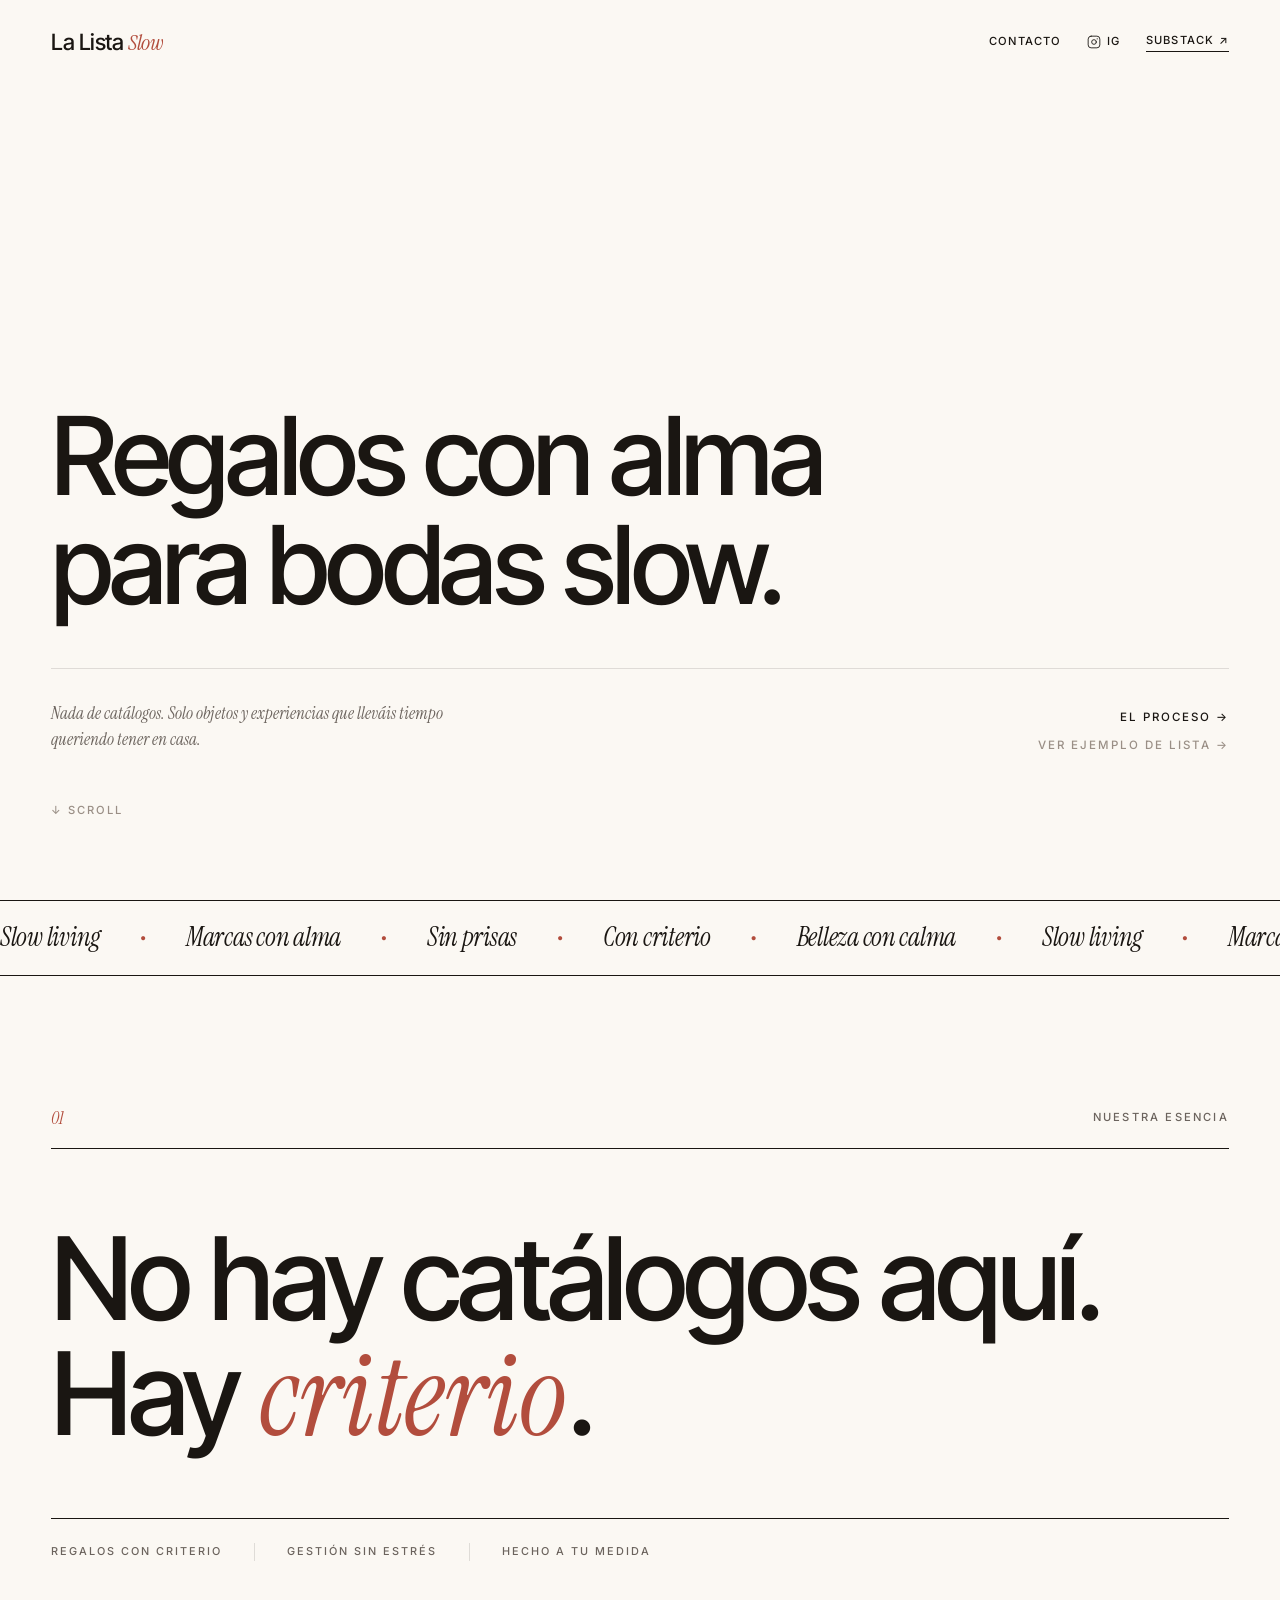
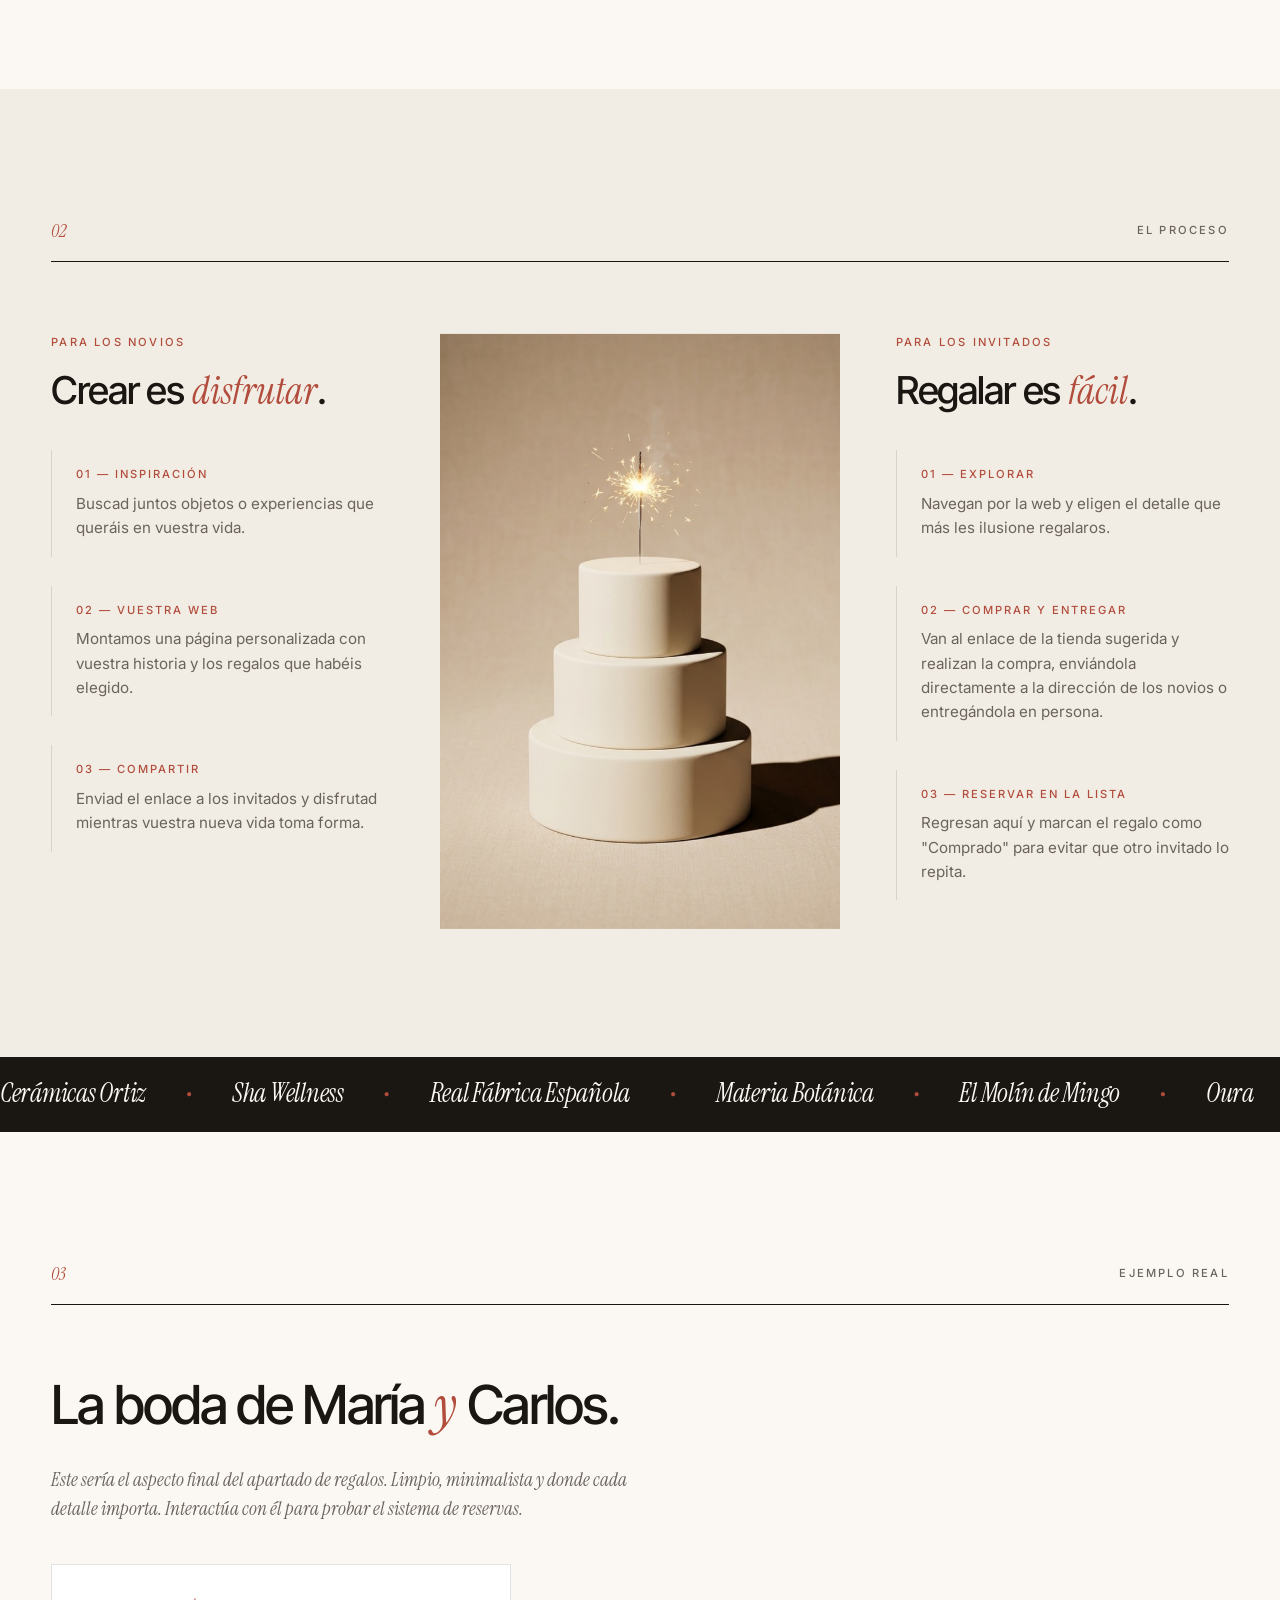
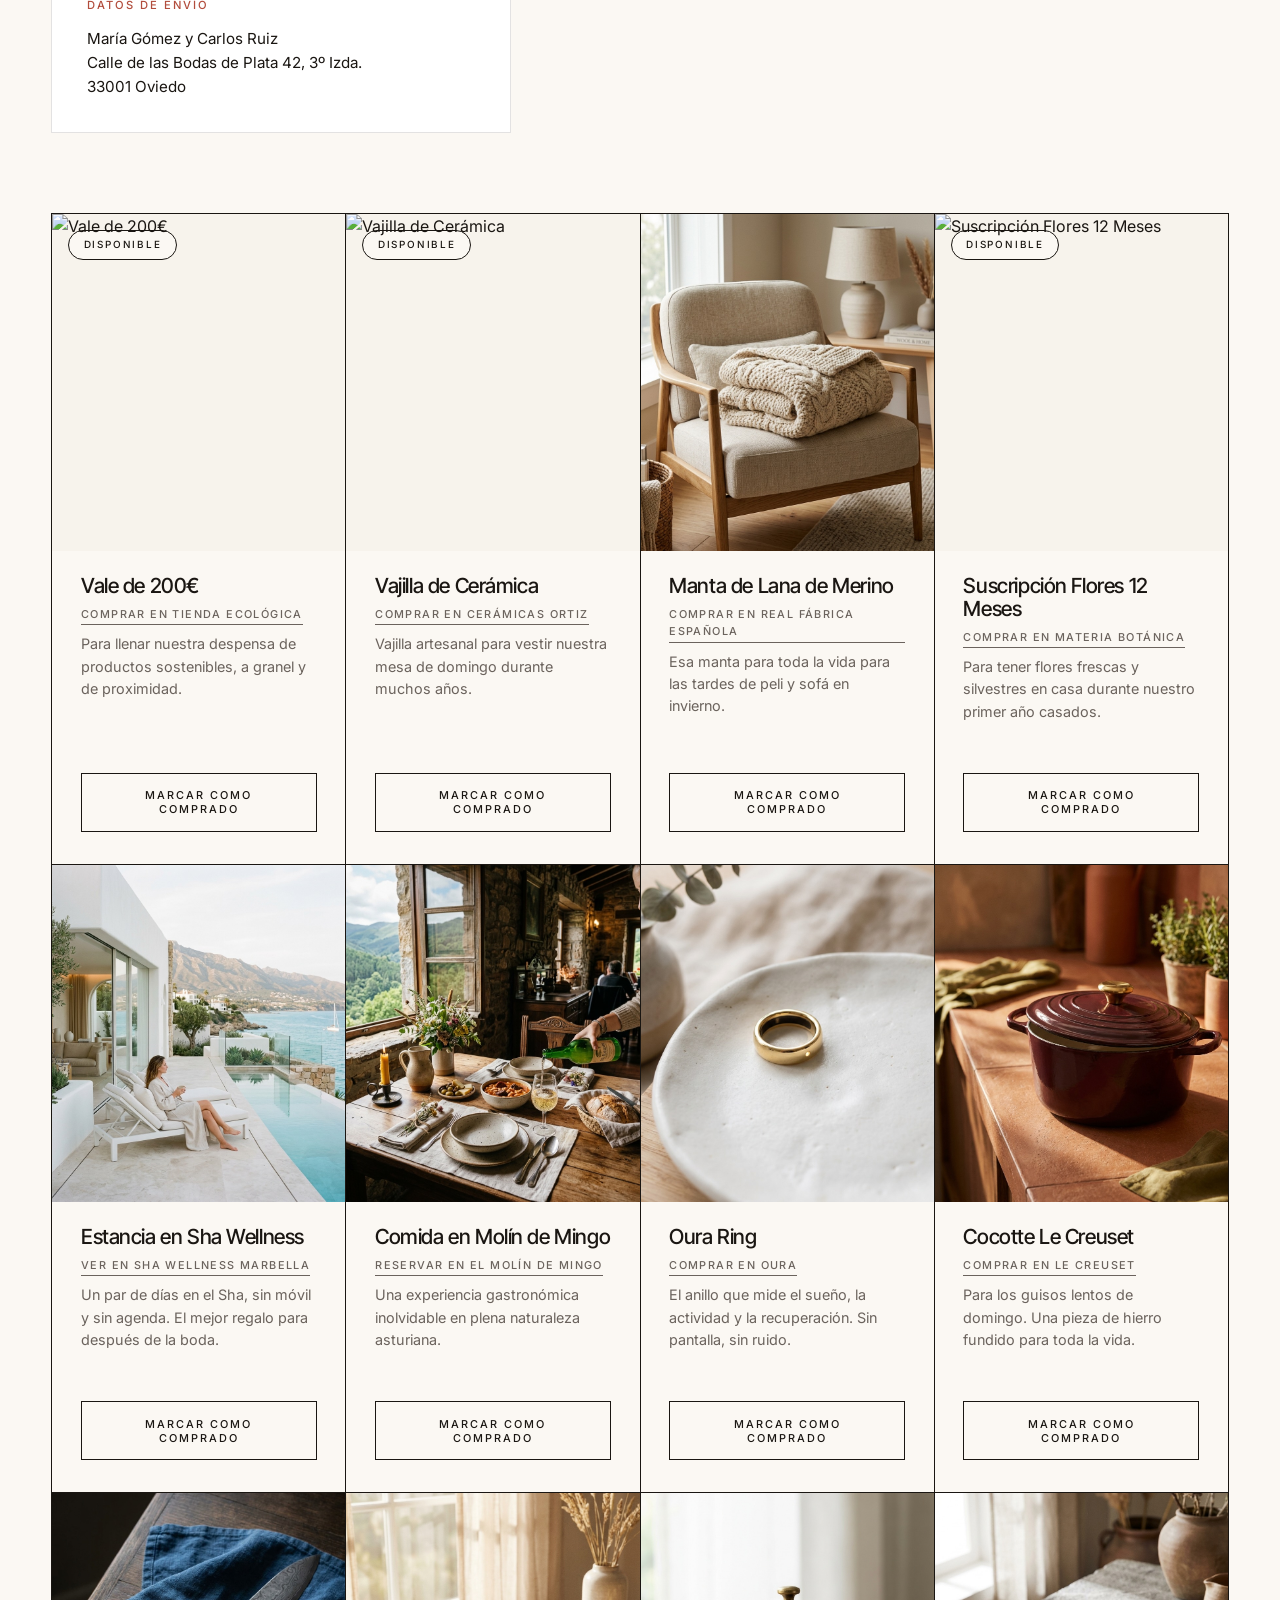
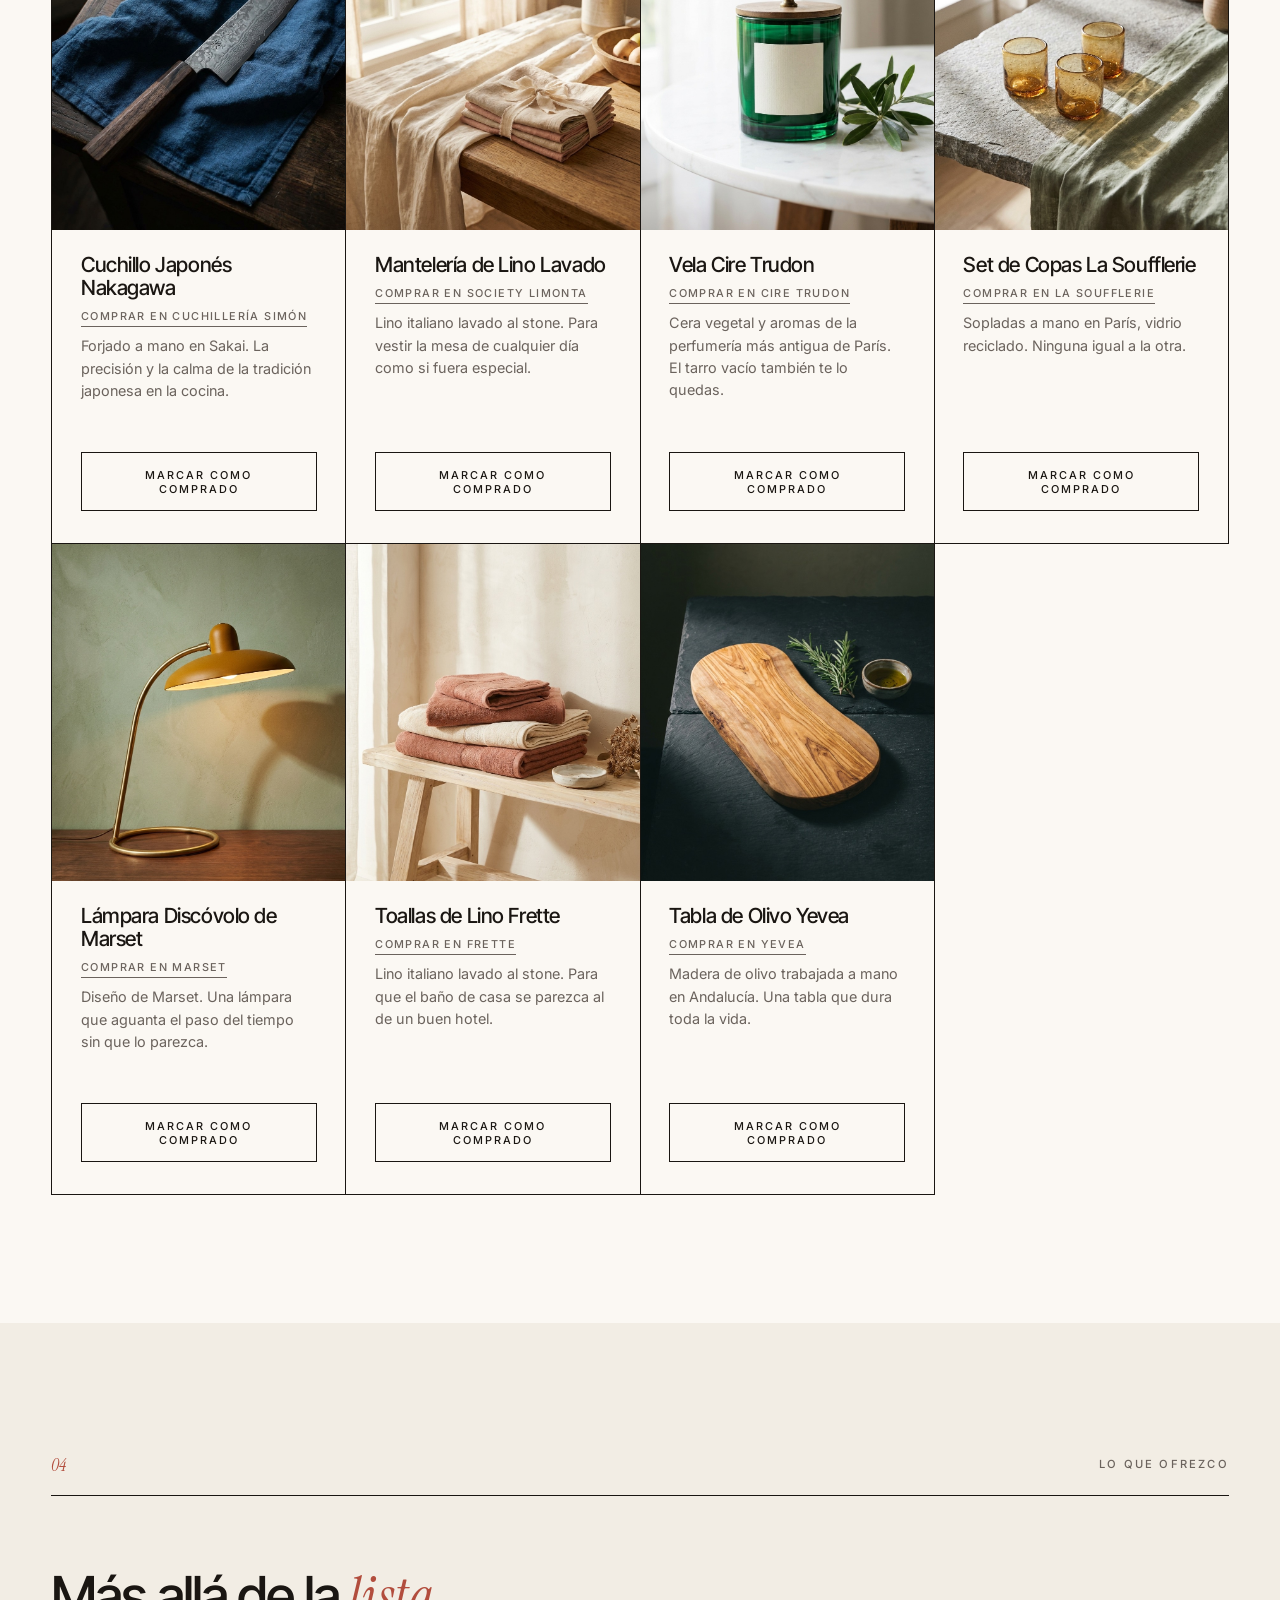
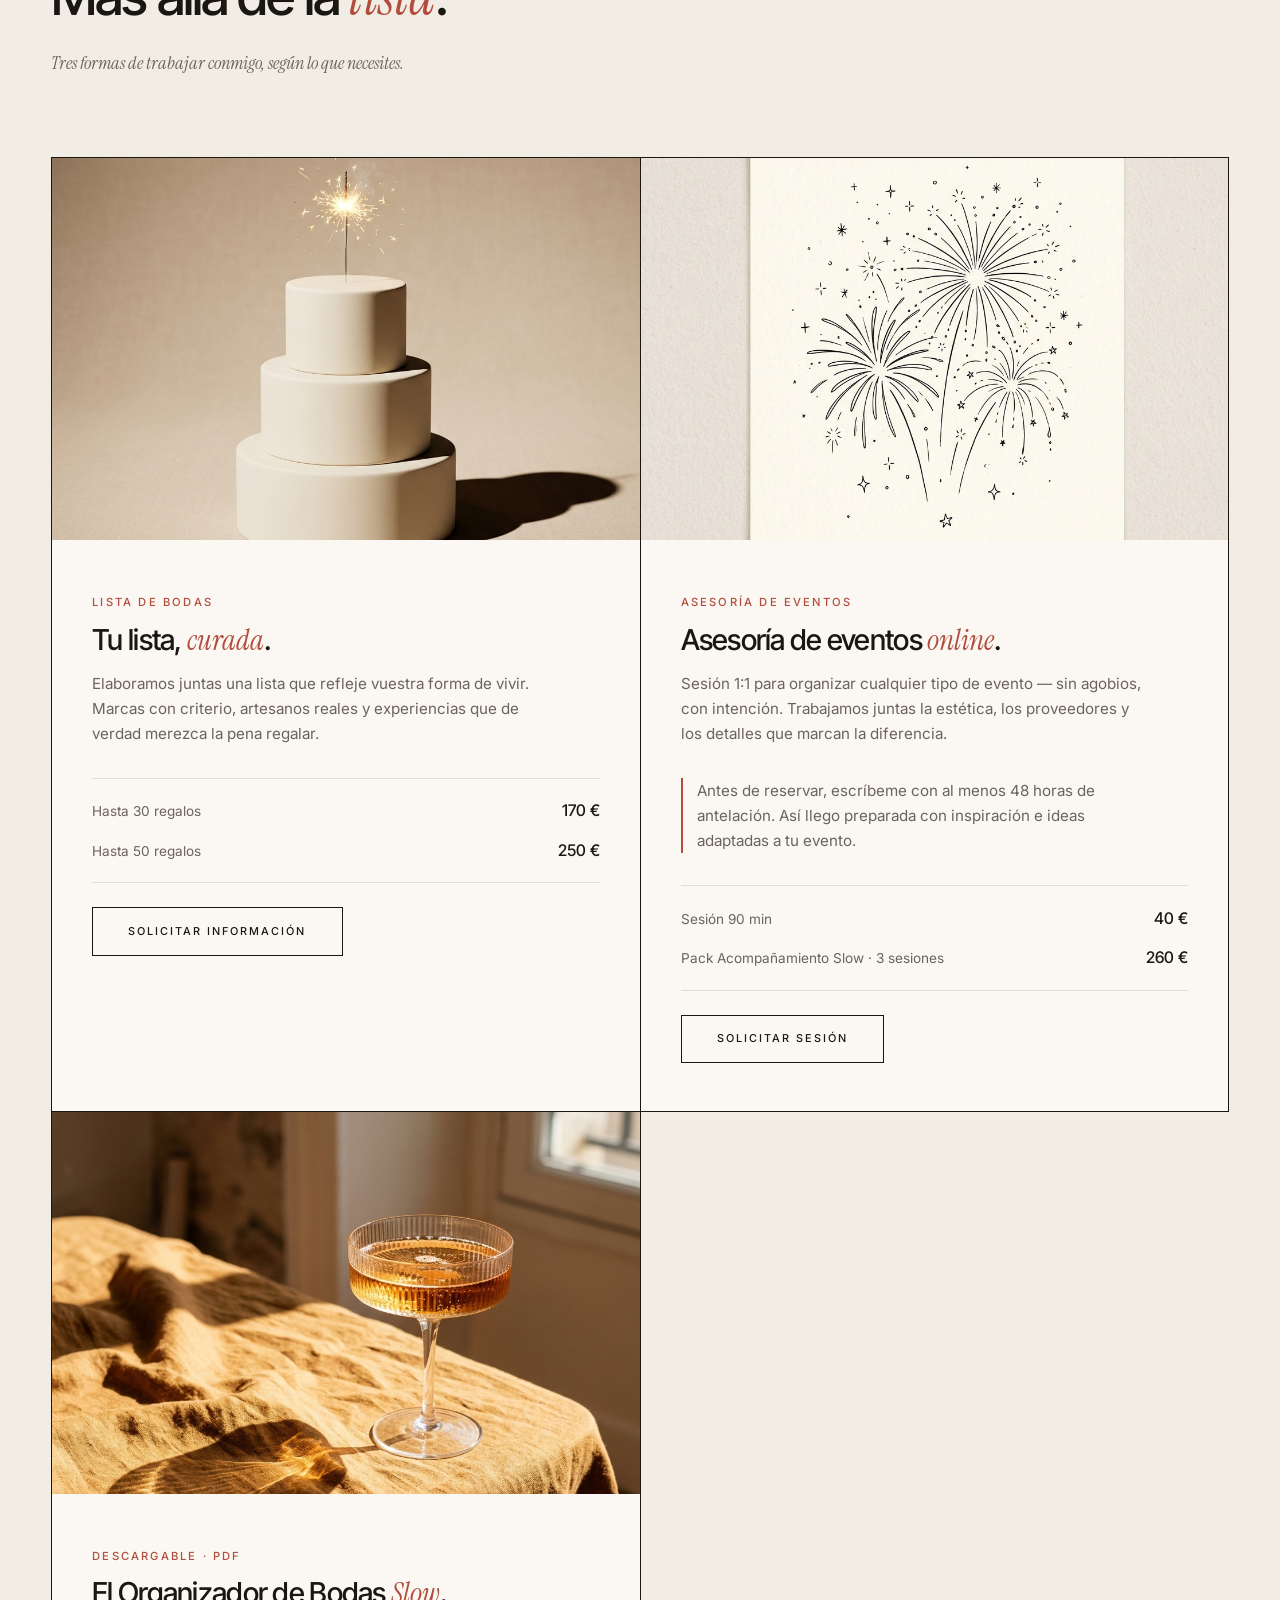
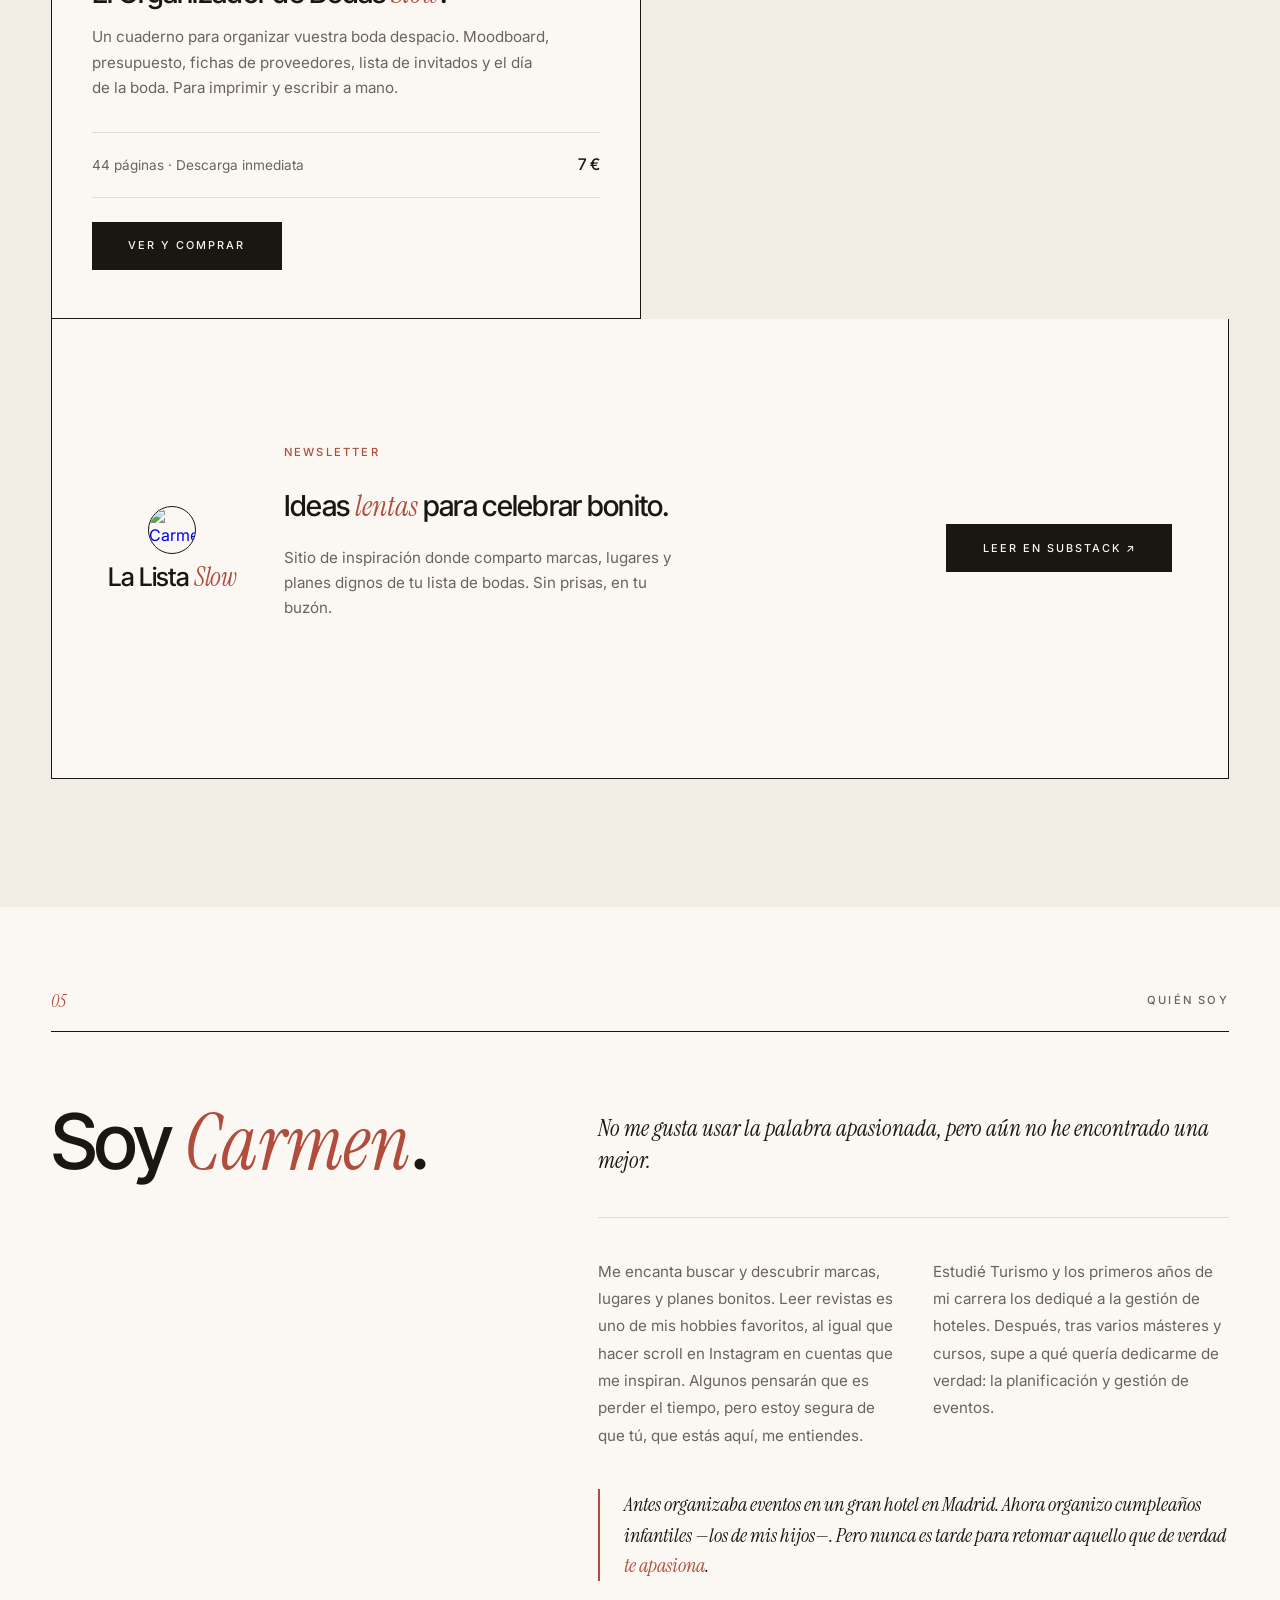
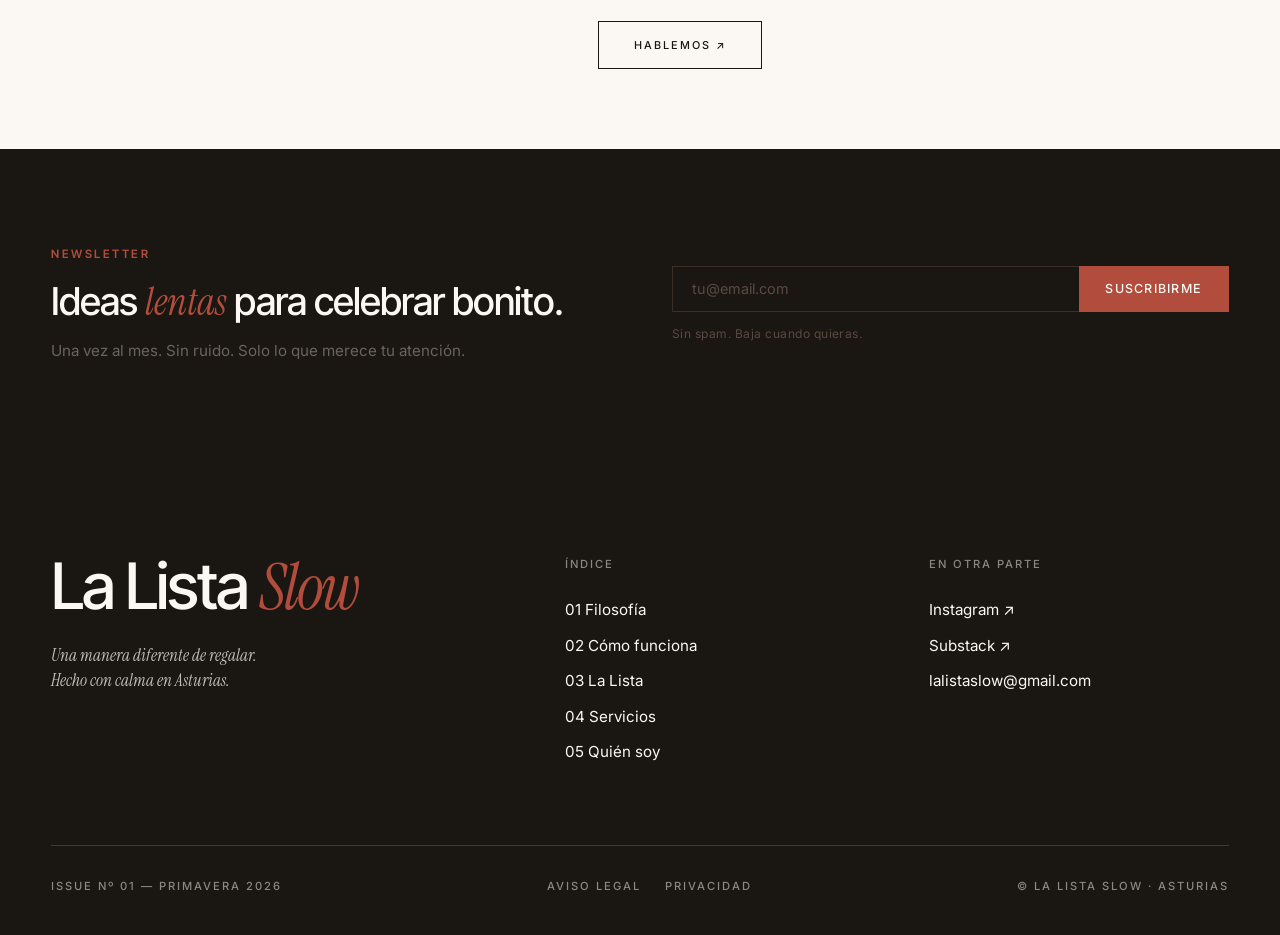
==== commit c43dfd31: "Añadir El Organizador de Bodas Slow con pasarela de pago Stripe - Nueva página de producto organizad" ====
--- a/index.html
+++ b/index.html
@@ -329,6 +329,24 @@
                             <a href="mailto:lalistaslow@gmail.com?subject=Solicitud%20de%20asesor%C3%ADa" class="btn btn-outline">Solicitar sesión</a>
                         </div>
                     </div>
+                    <!-- Organizador -->
+                    <div class="servicio-card reveal">
+                        <div class="servicio-img-wrap">
+                            <img src="./organizador-portada.png" alt="El Organizador de Bodas Slow — PDF descargable" class="servicio-img" loading="lazy">
+                        </div>
+                        <div class="servicio-content">
+                            <span class="section-subtitle">Descargable · PDF</span>
+                            <h3>El Organizador de Bodas <em>Slow</em>.</h3>
+                            <p>Un cuaderno para organizar vuestra boda despacio. Moodboard, presupuesto, fichas de proveedores, lista de invitados y el día de la boda. Para imprimir y escribir a mano.</p>
+                            <div class="precios-tabla">
+                                <div class="precio-fila">
+                                    <span class="precio-concepto">44 páginas · Descarga inmediata</span>
+                                    <span class="precio-valor">7 €</span>
+                                </div>
+                            </div>
+                            <a href="./organizador.html" class="btn btn-primary">Ver y comprar</a>
+                        </div>
+                    </div>
                     <!-- Newsletter — ancho completo -->
                     <div class="servicio-card servicio-card--newsletter reveal">
                         <div class="newsletter-inner">
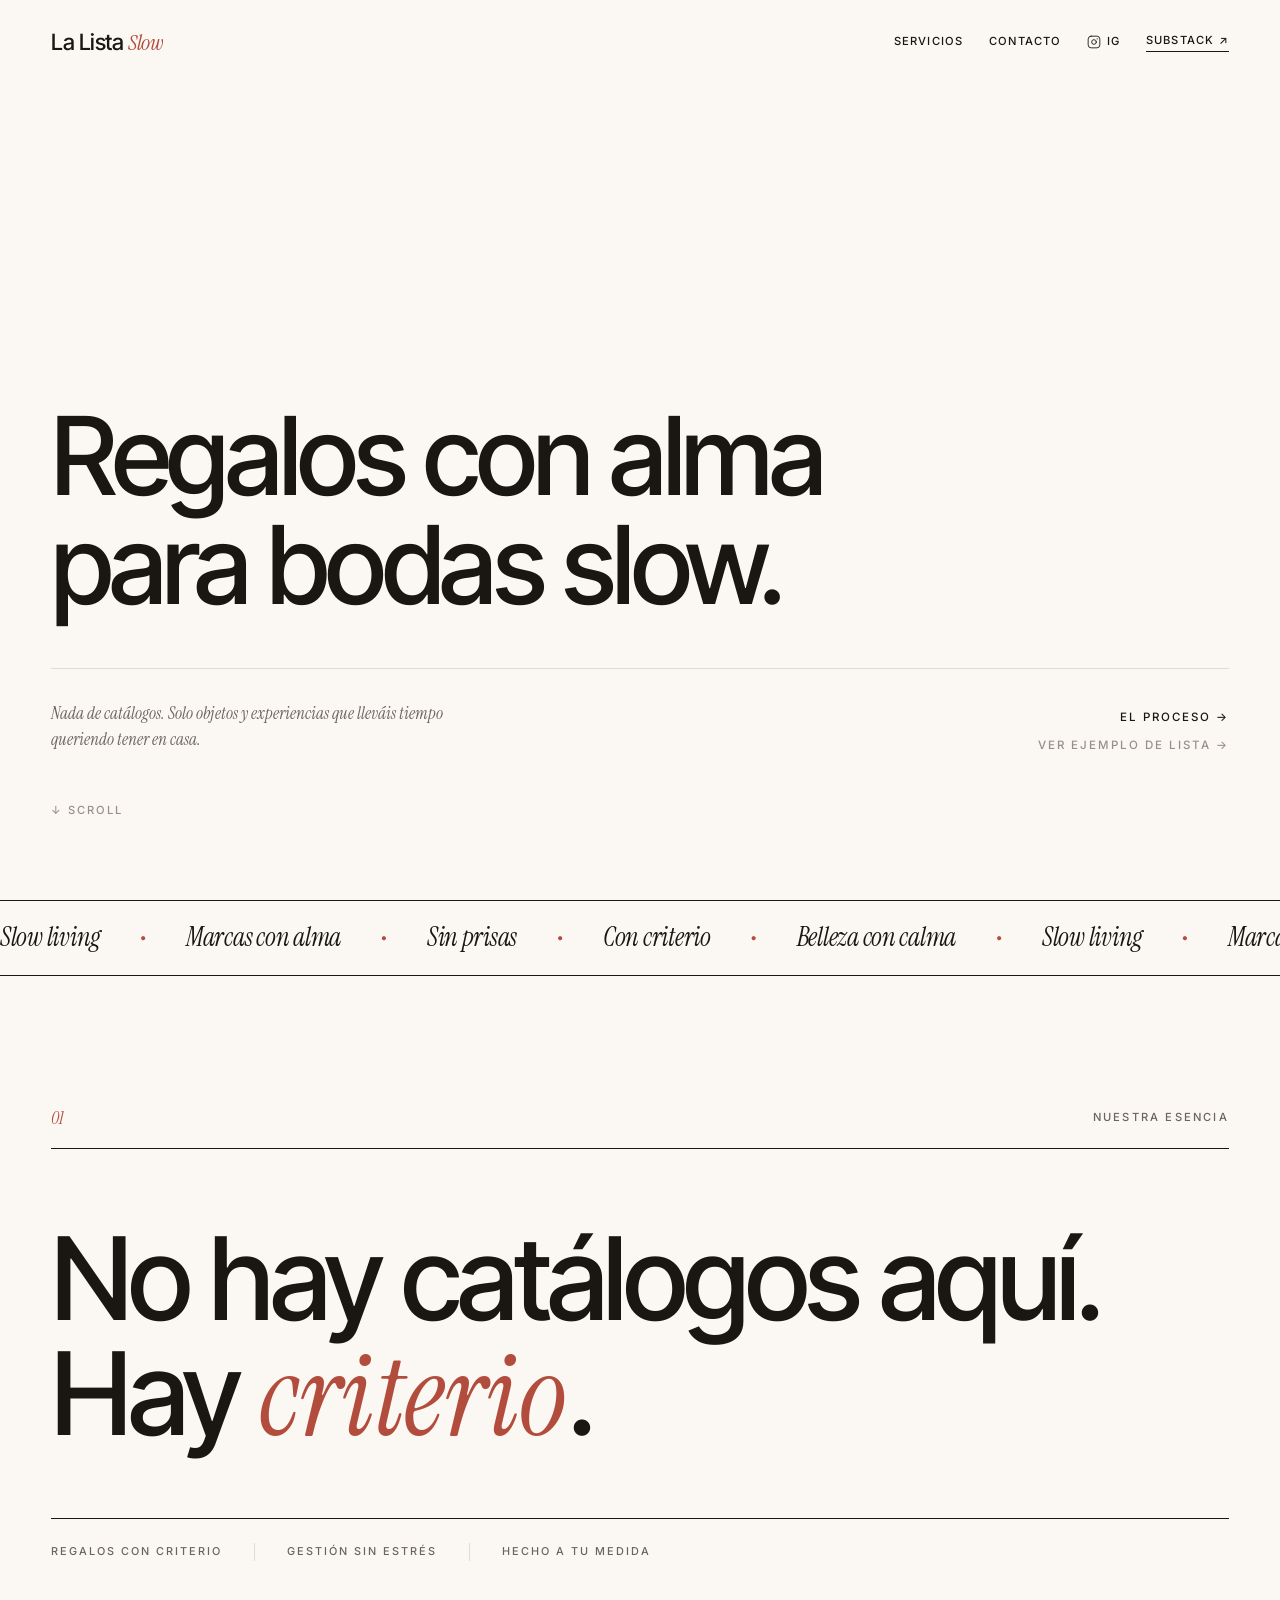
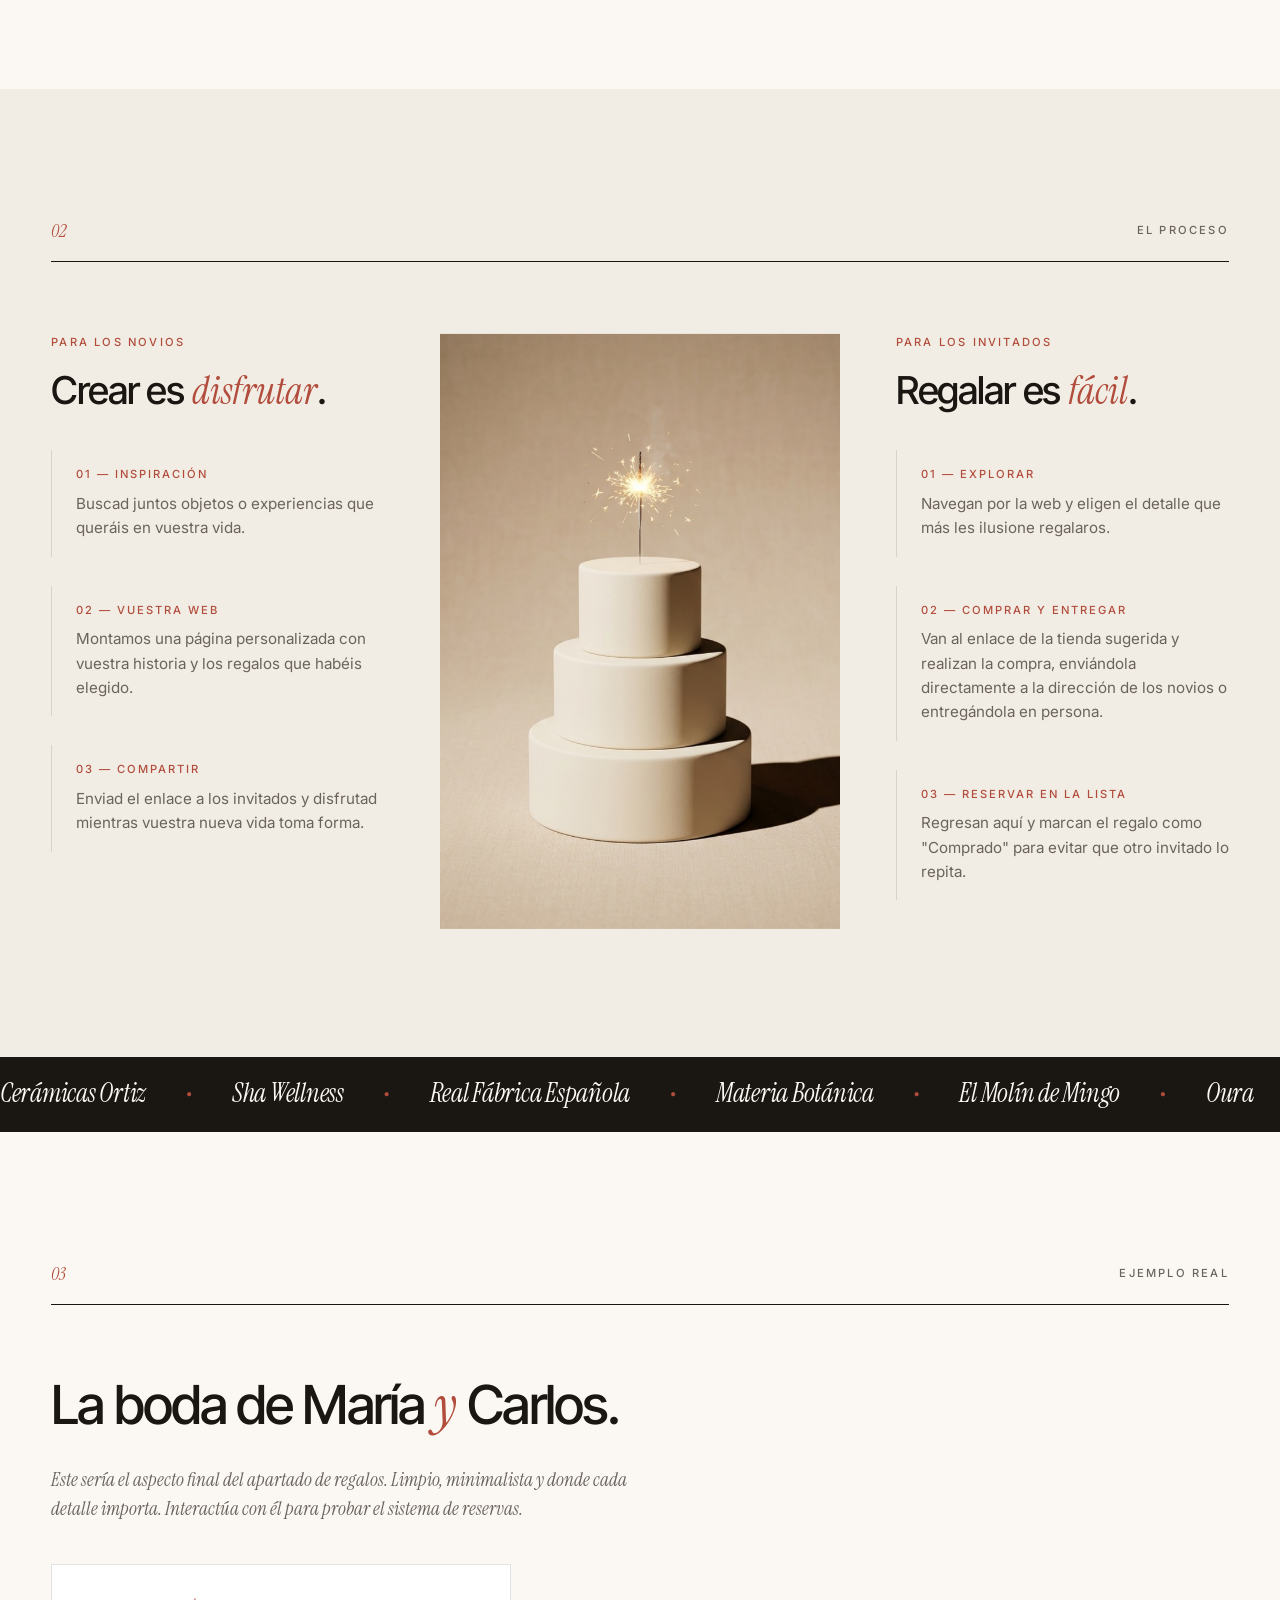
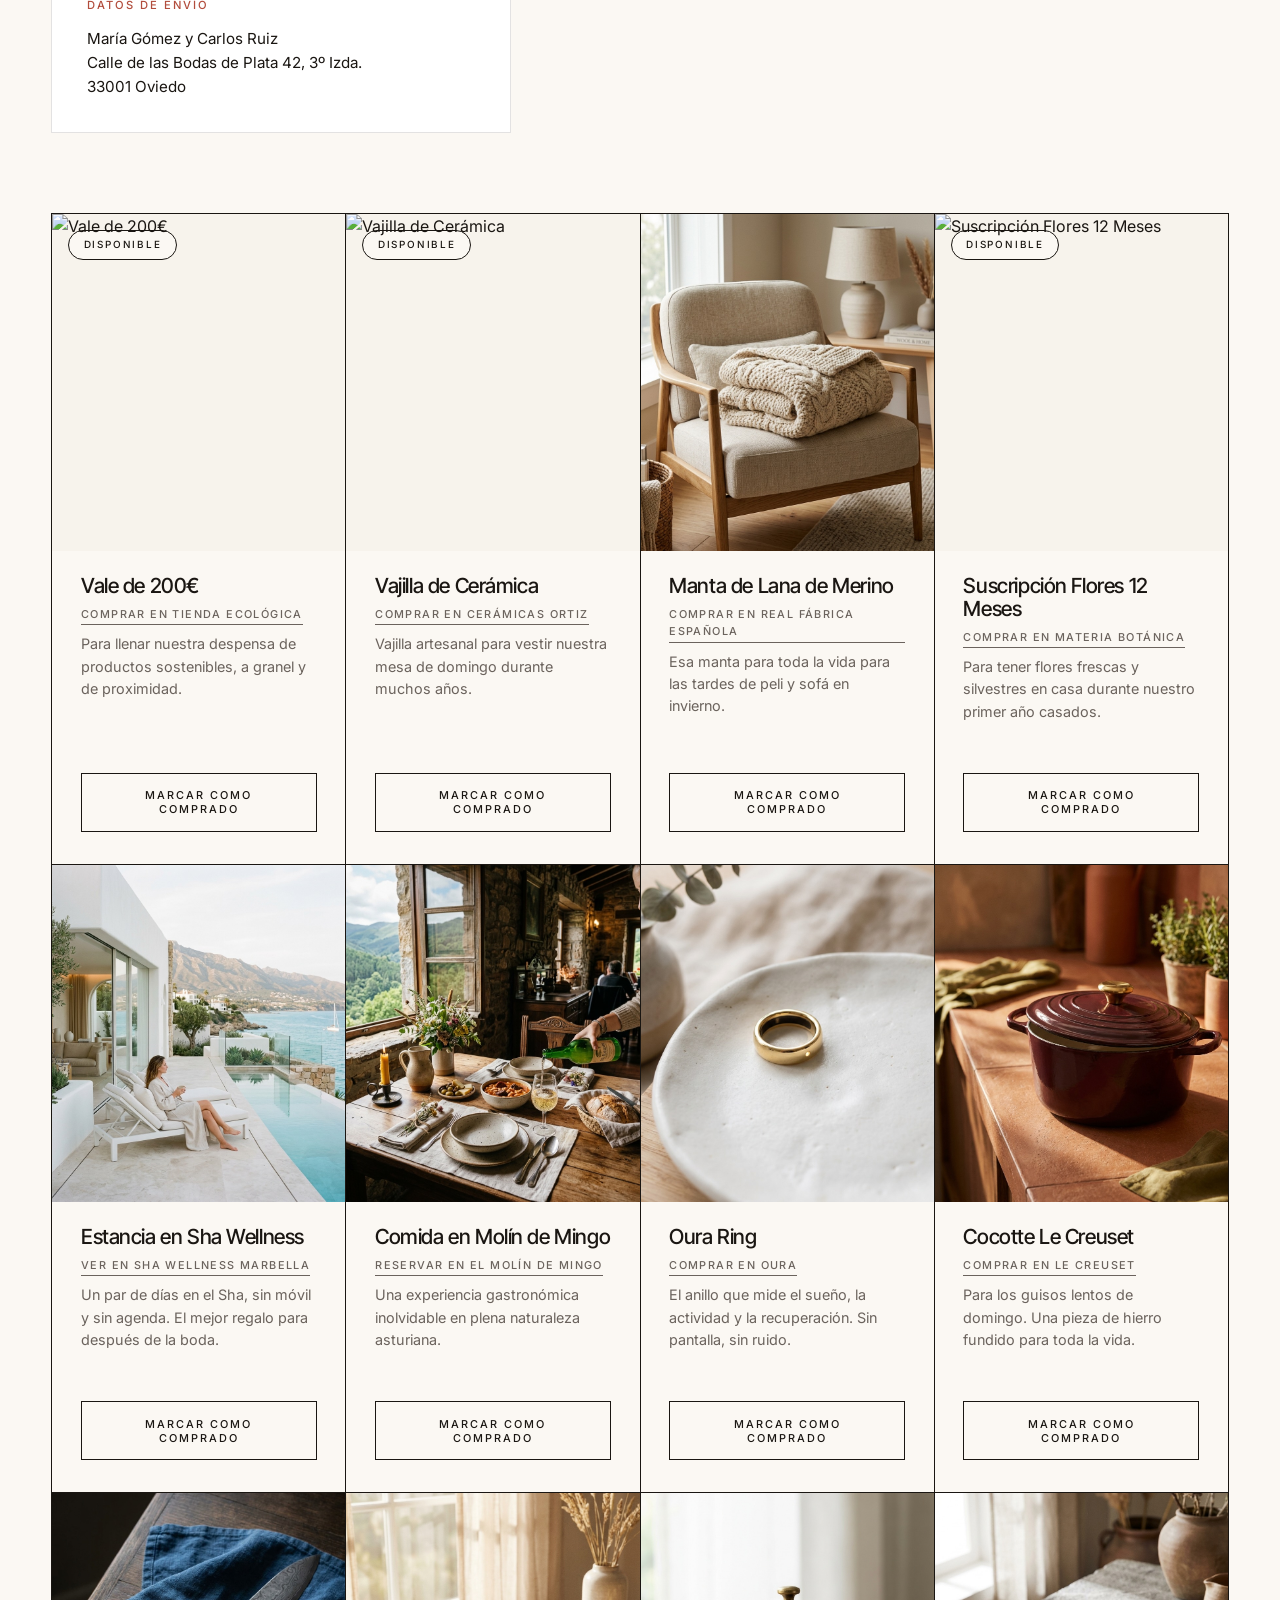
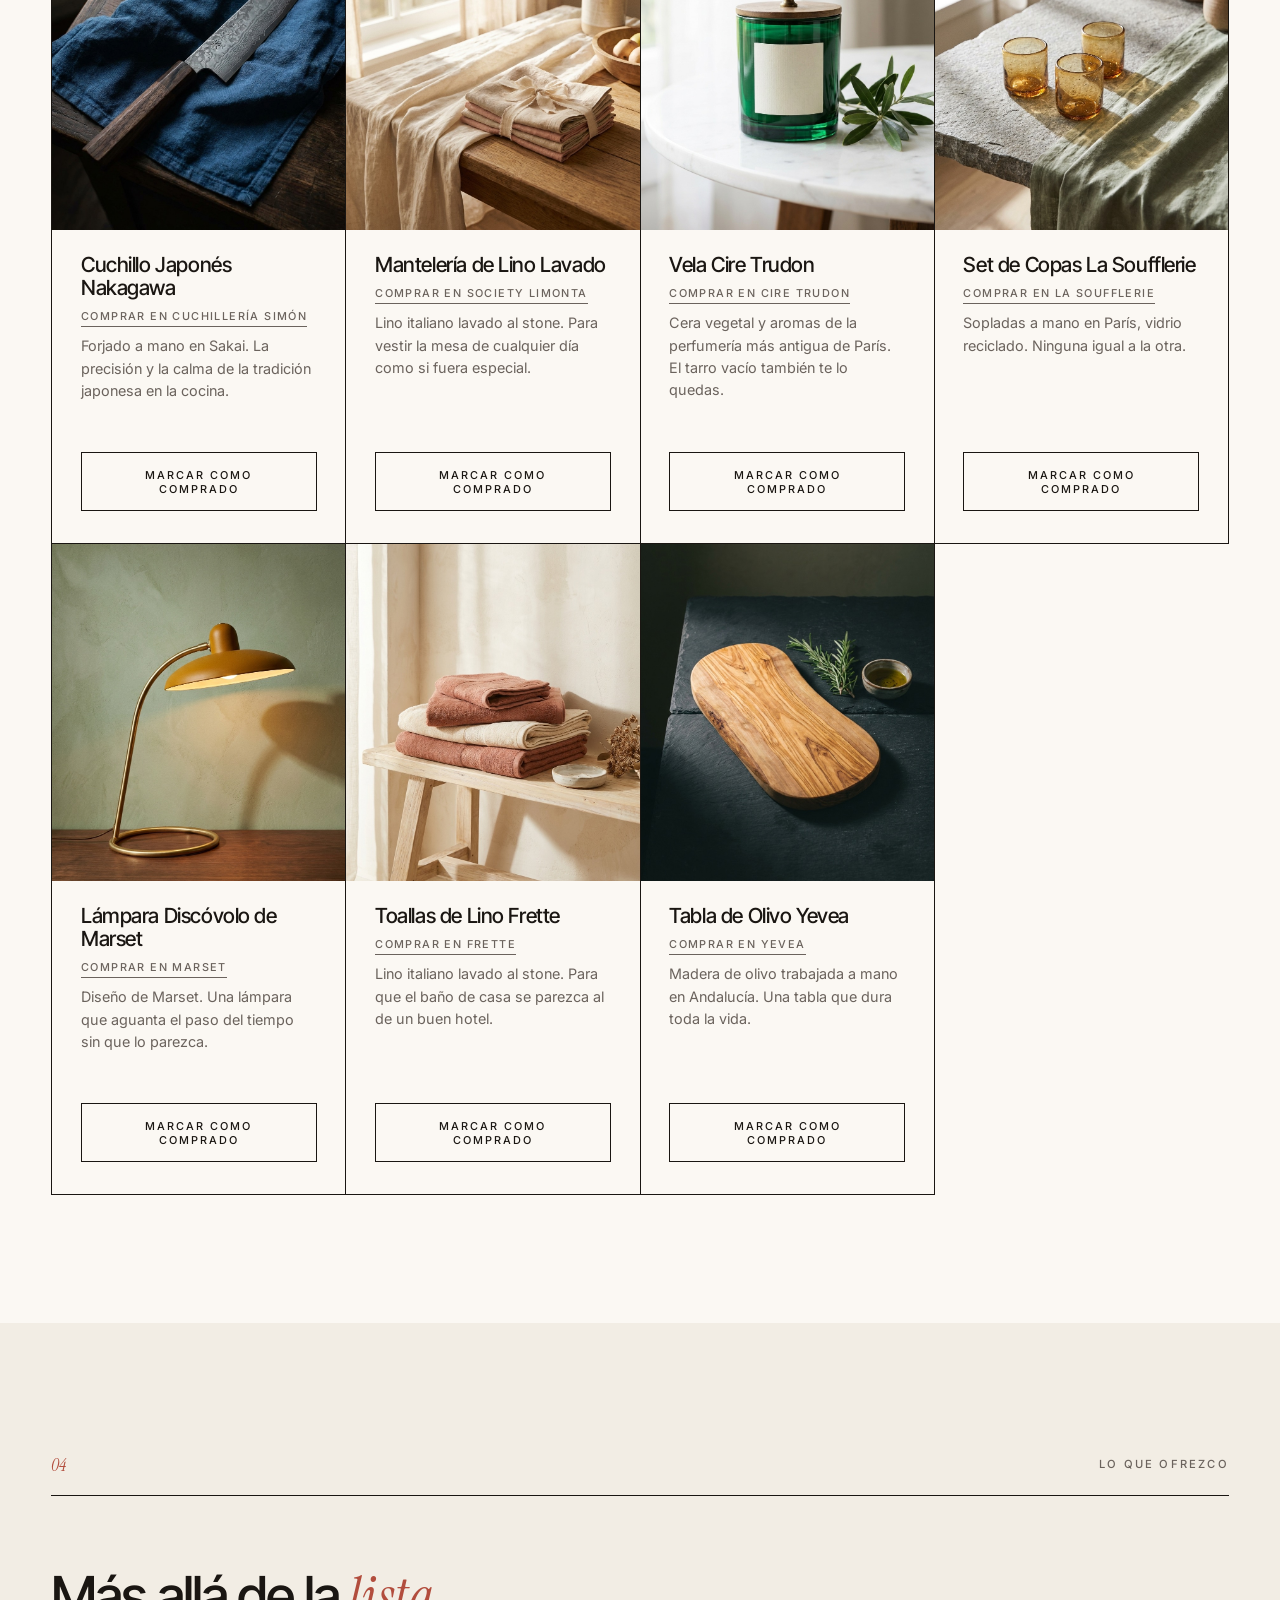
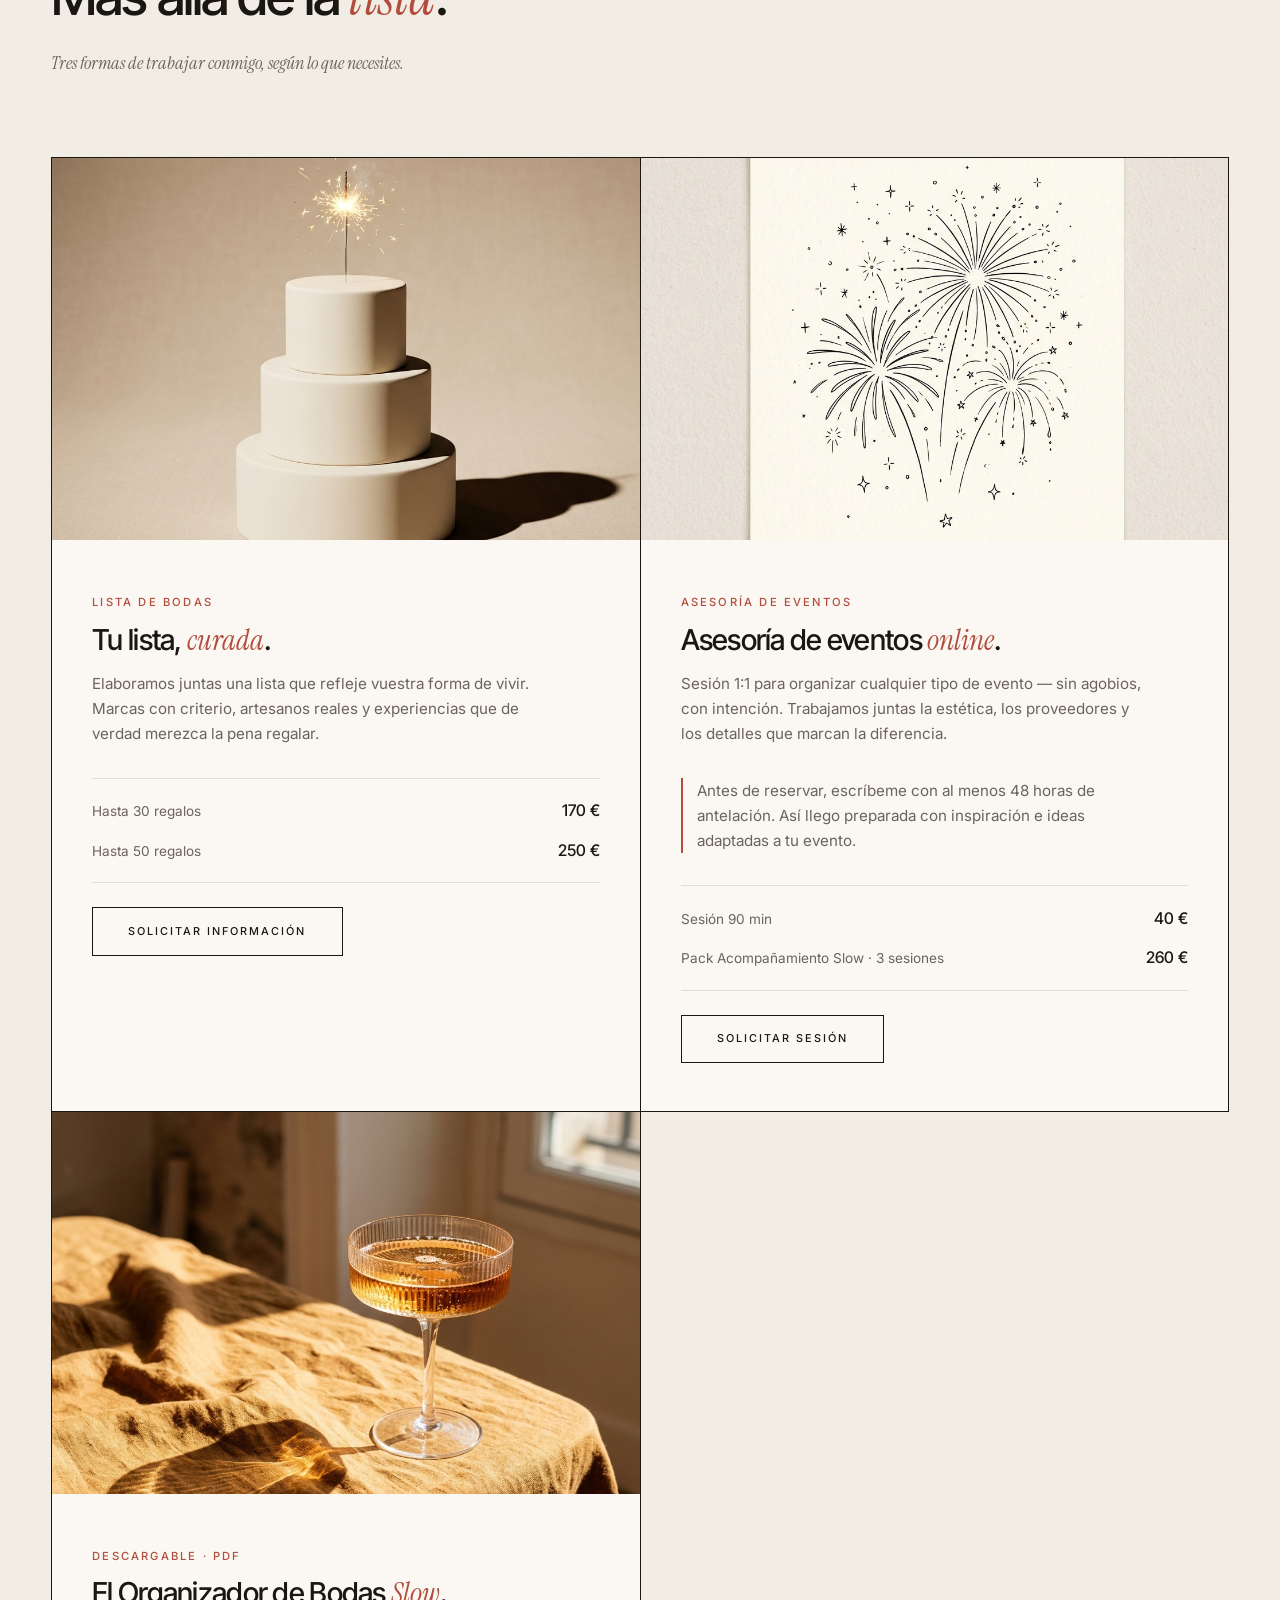
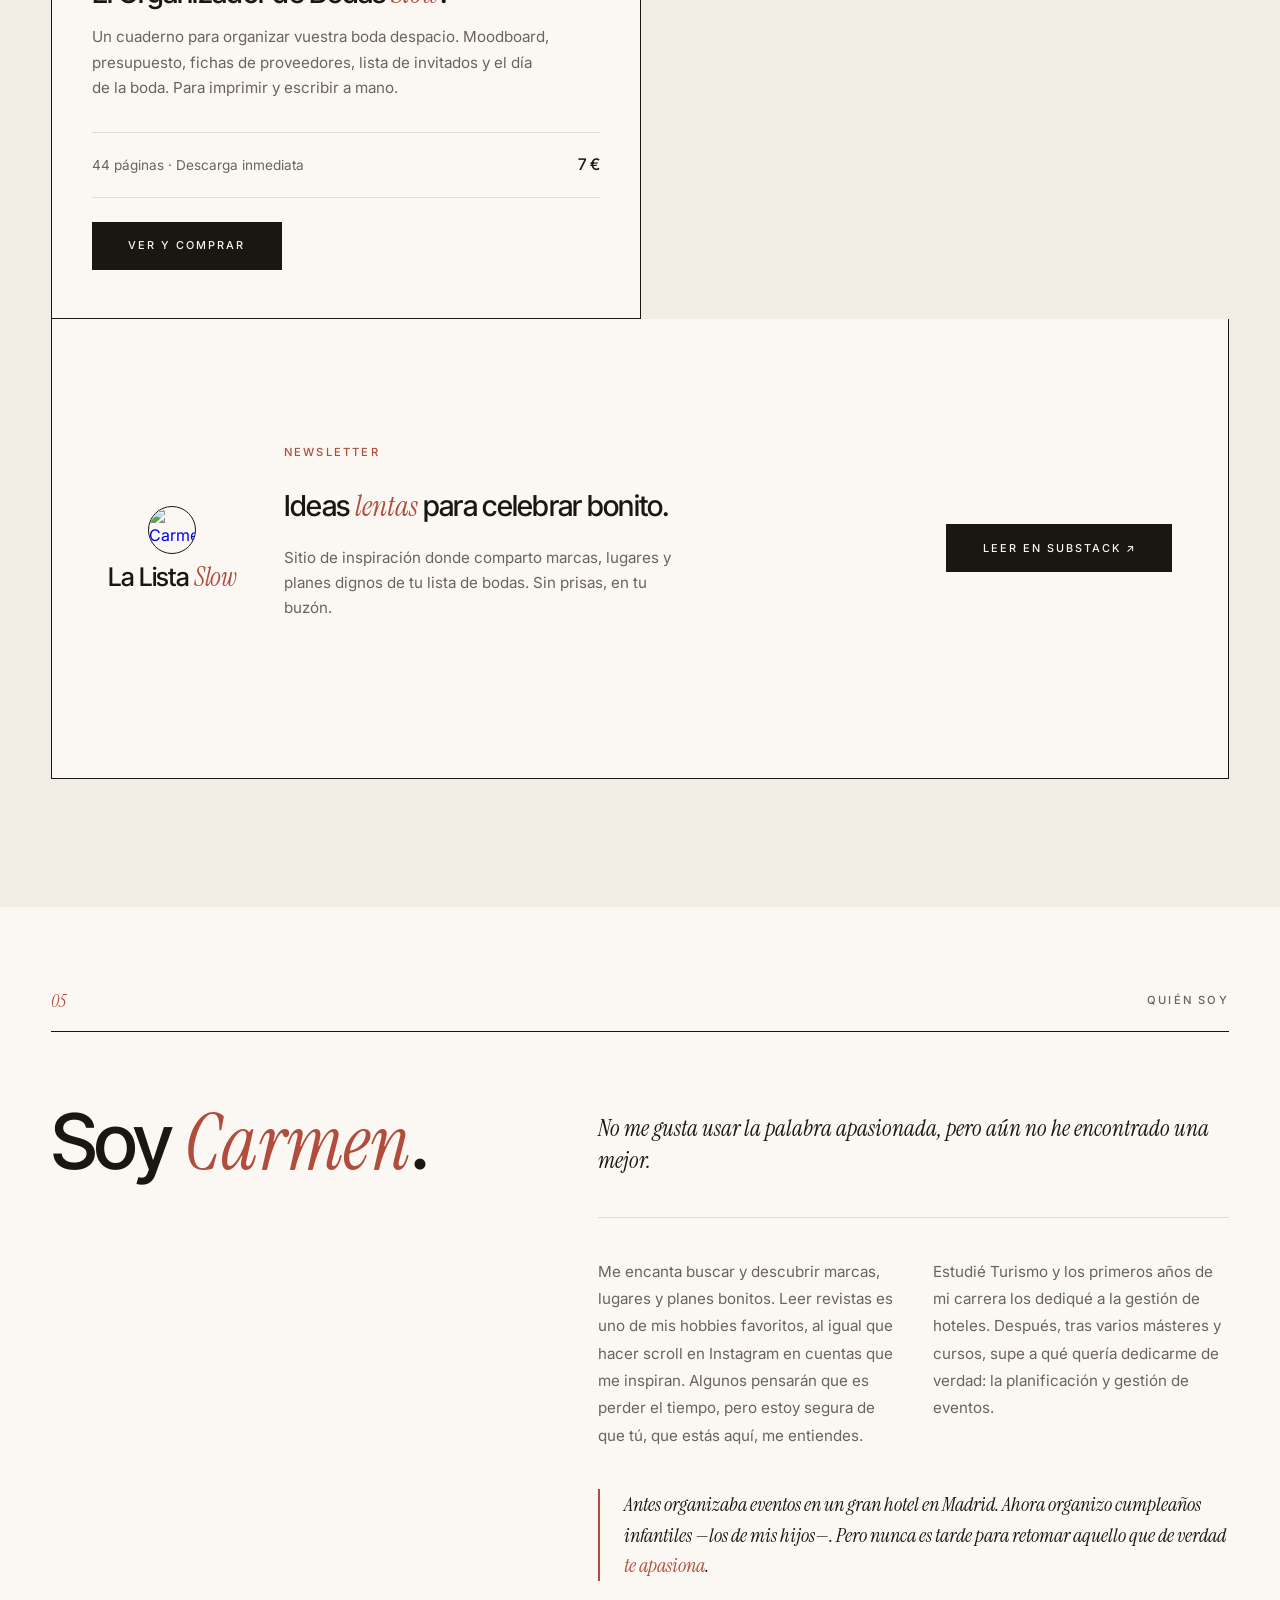
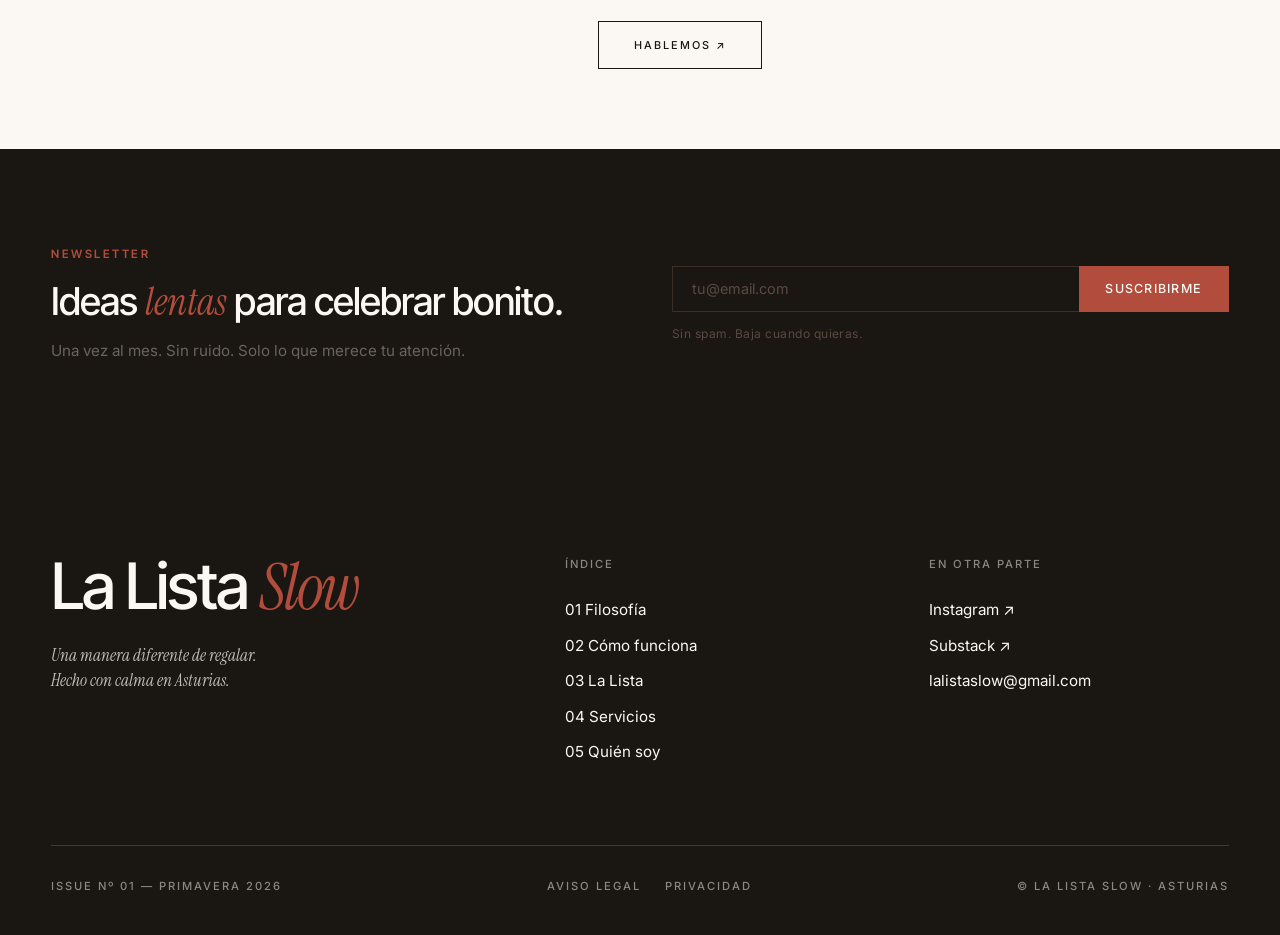
==== commit aa9ee55d: "Navbar: añadir enlace a Servicios antes de Contacto Co-Authored-By: Claude Sonnet 4.6 <noreply@anthr" ====
--- a/index.html
+++ b/index.html
@@ -106,6 +106,7 @@
     <nav class="navbar">
         <div class="logo">La Lista <em>Slow</em></div>
         <div class="nav-links">
+            <a href="#servicios">Servicios</a>
             <a href="mailto:lalistaslow@gmail.com">Contacto</a>
             <a href="https://www.instagram.com/lalistaslow/" target="_blank" class="nav-instagram" aria-label="Instagram">
                 <svg xmlns="http://www.w3.org/2000/svg" width="14" height="14" viewBox="0 0 24 24" fill="none" stroke="currentColor" stroke-width="1.5" stroke-linecap="round" stroke-linejoin="round"><rect x="2" y="2" width="20" height="20" rx="5" ry="5"/><circle cx="12" cy="12" r="4"/><circle cx="17.5" cy="6.5" r="1" fill="currentColor" stroke="none"/></svg>
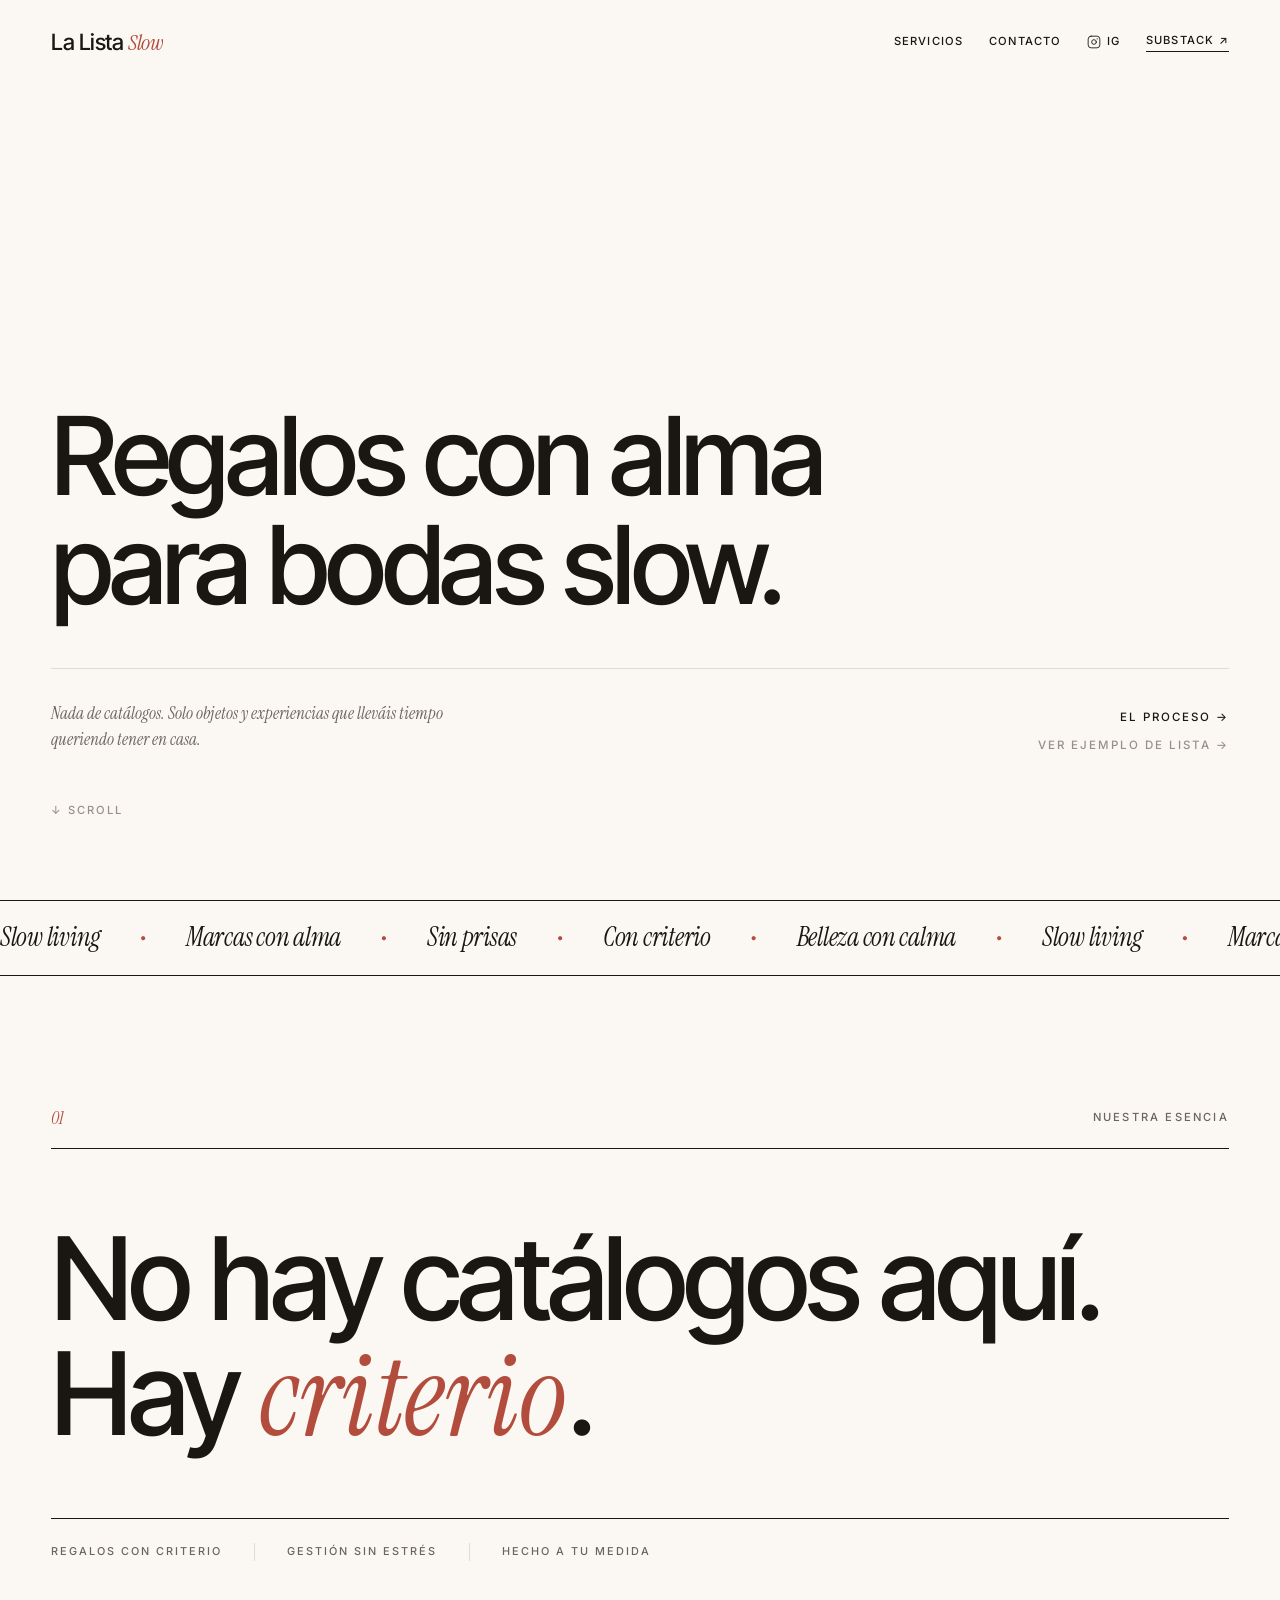
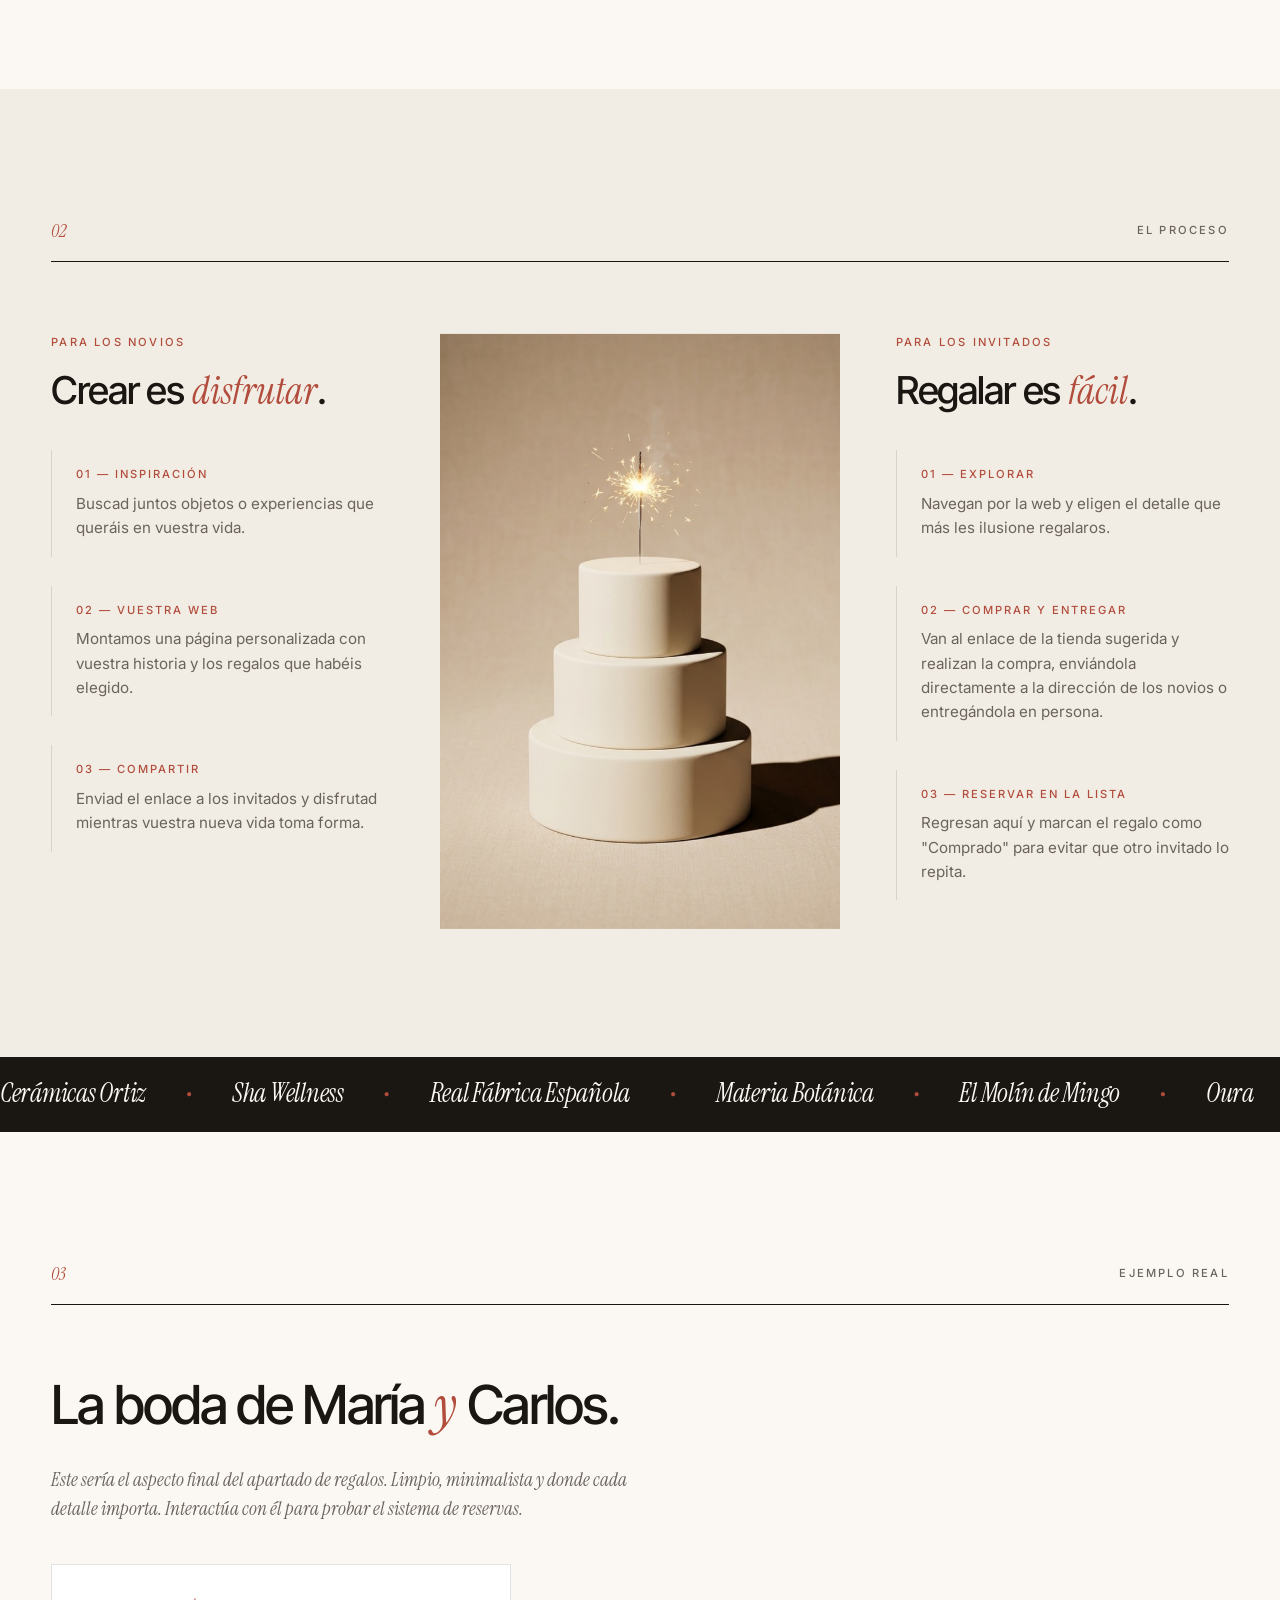
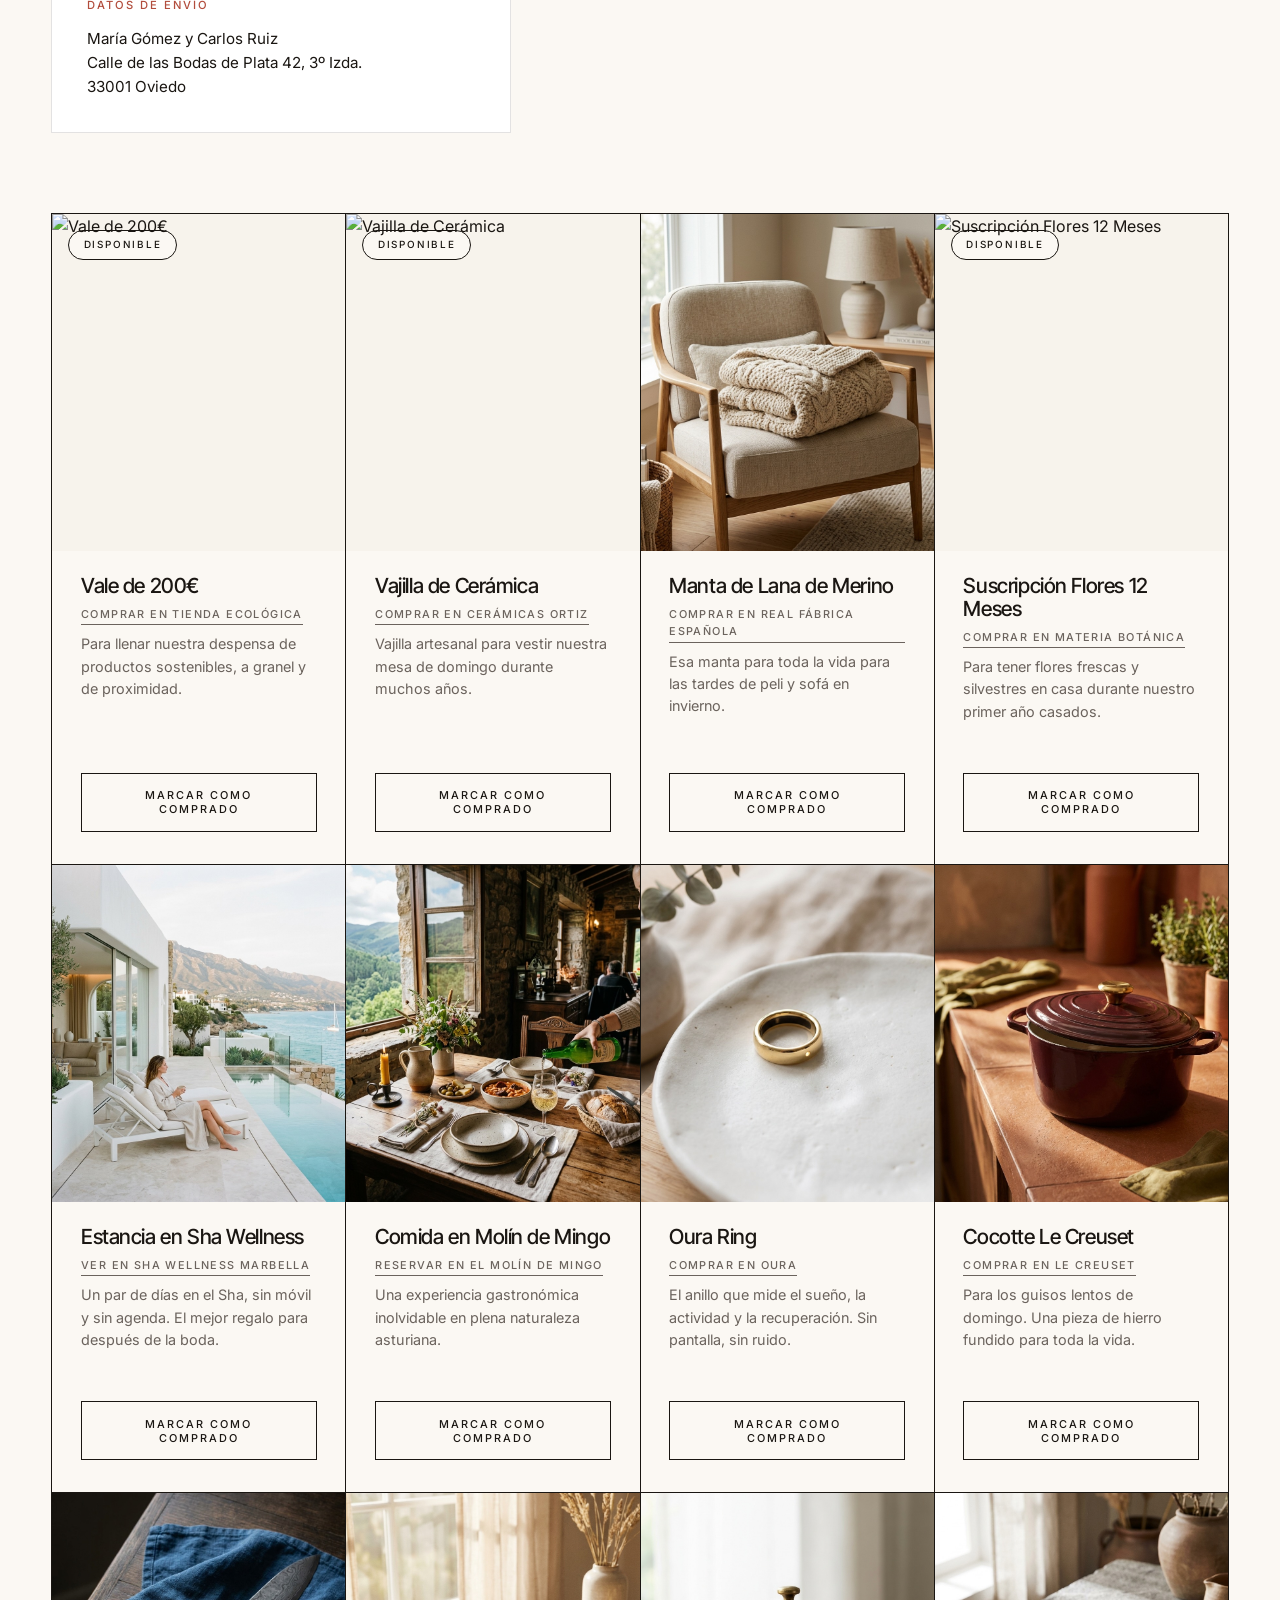
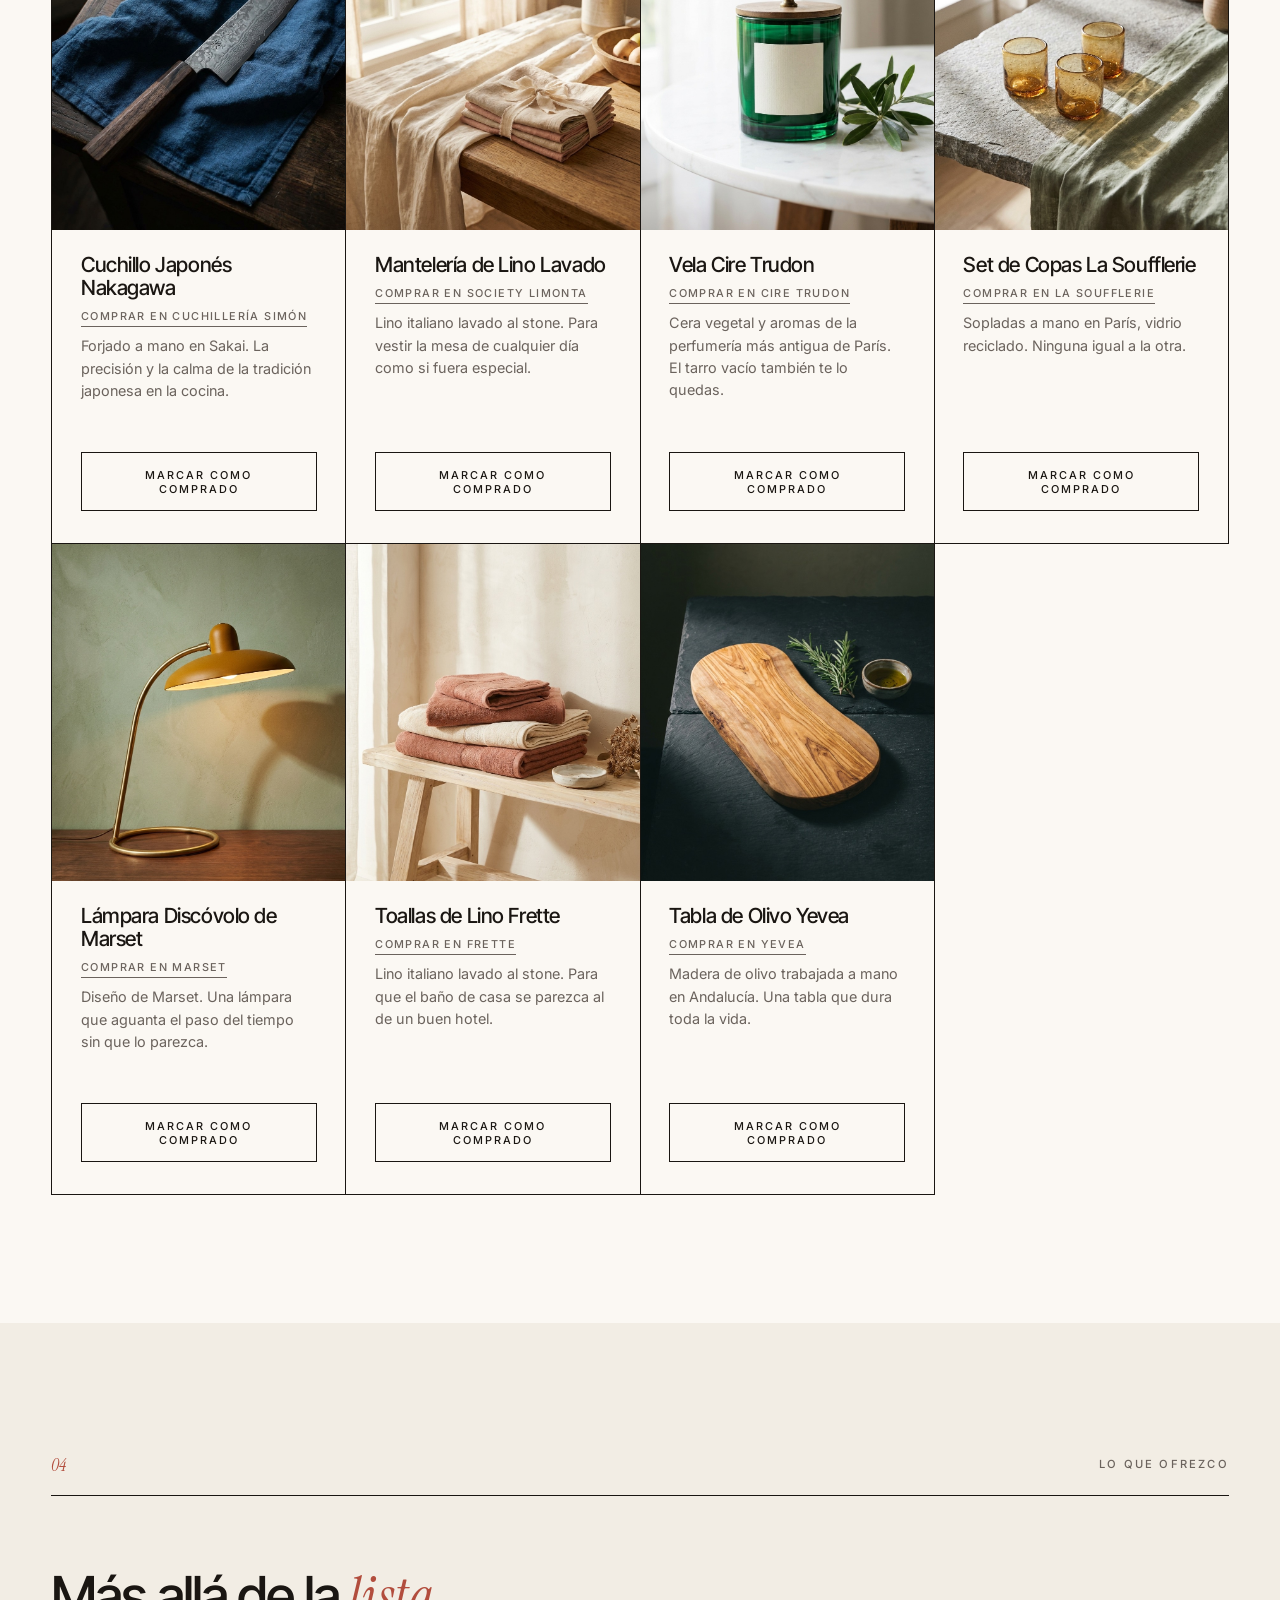
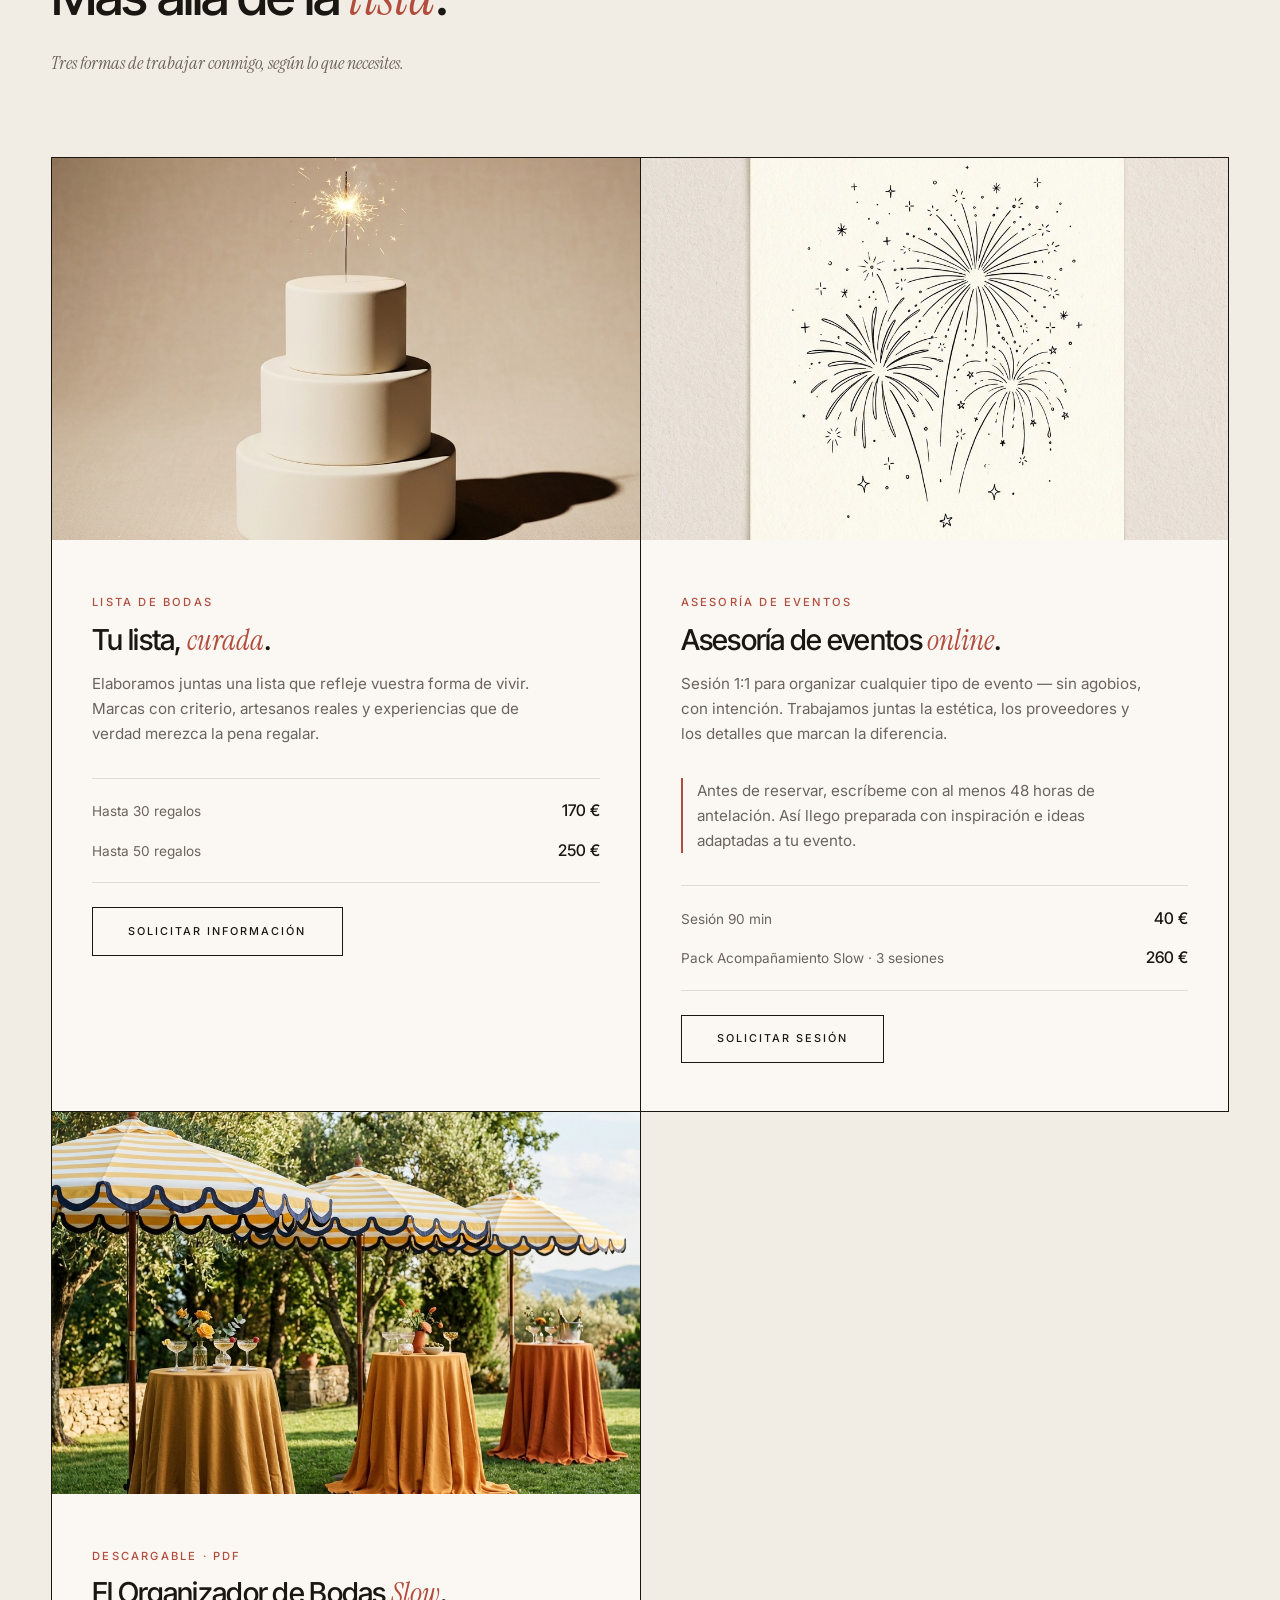
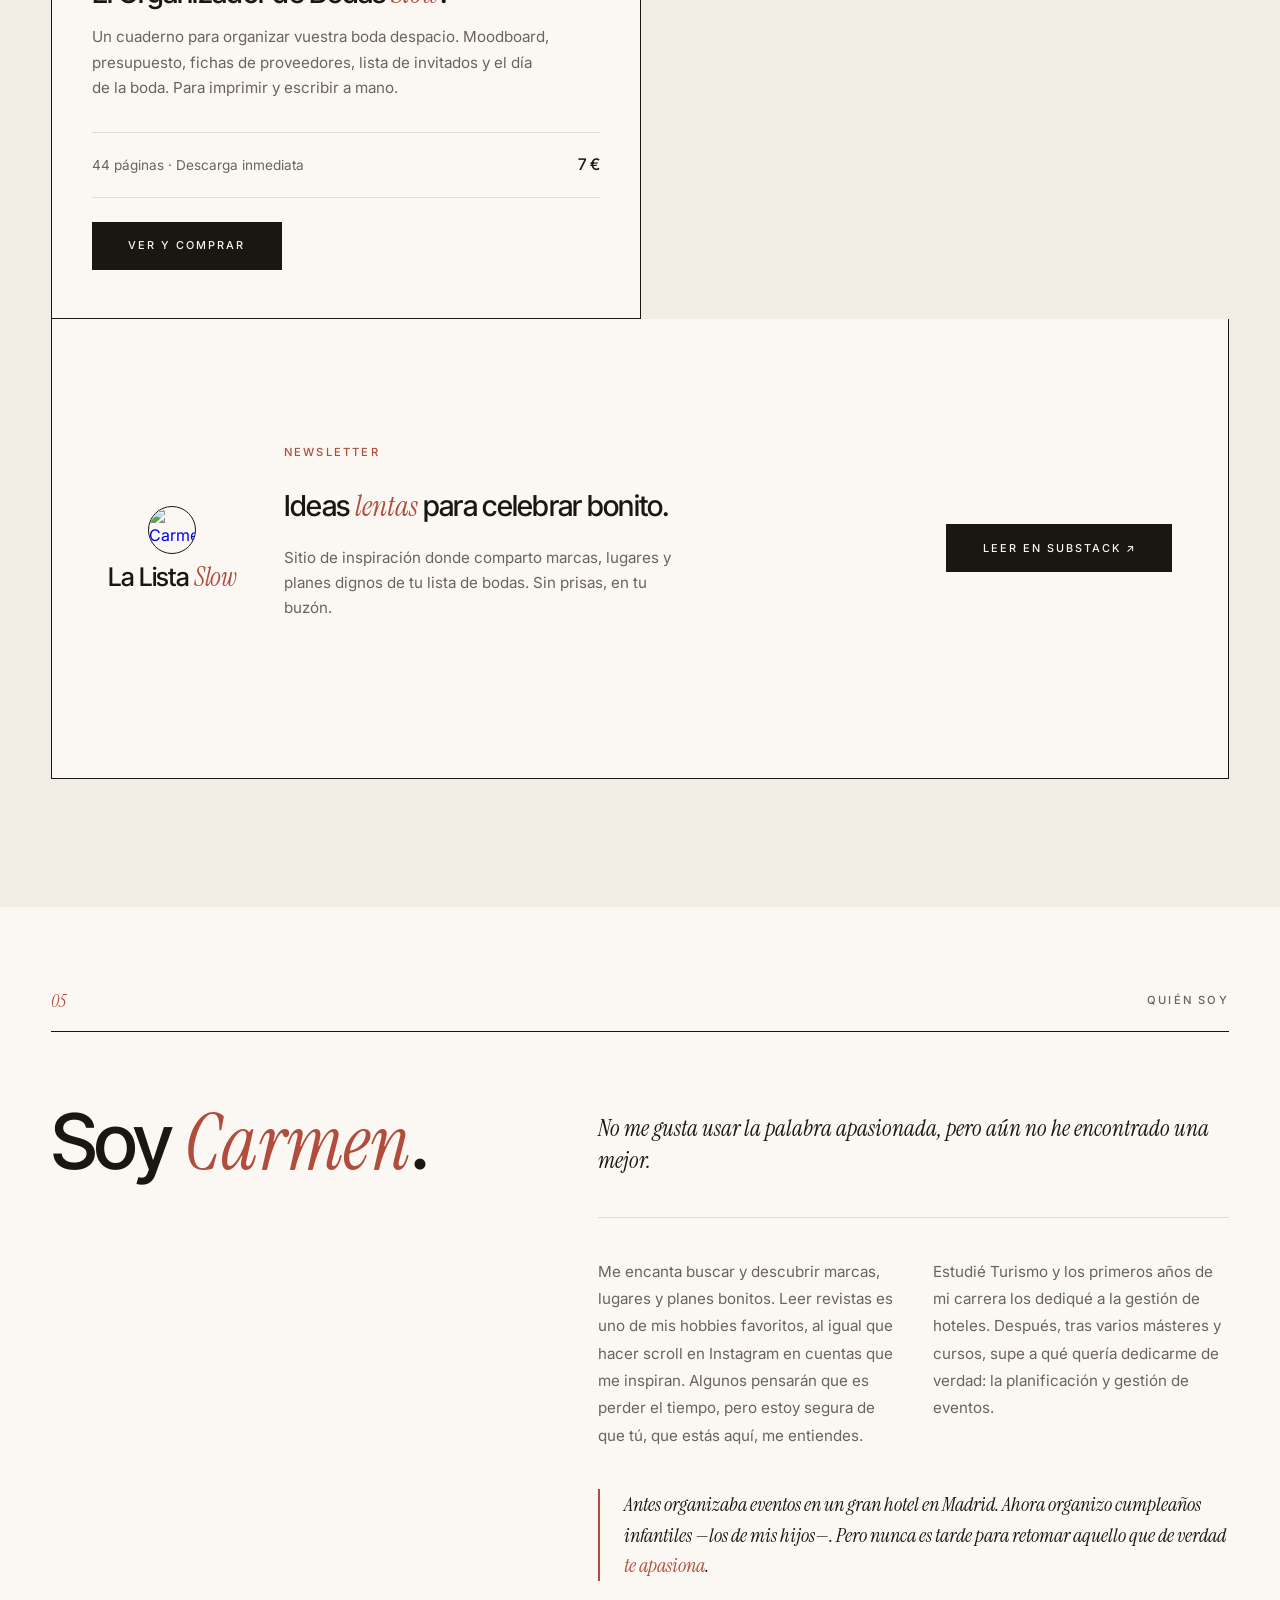
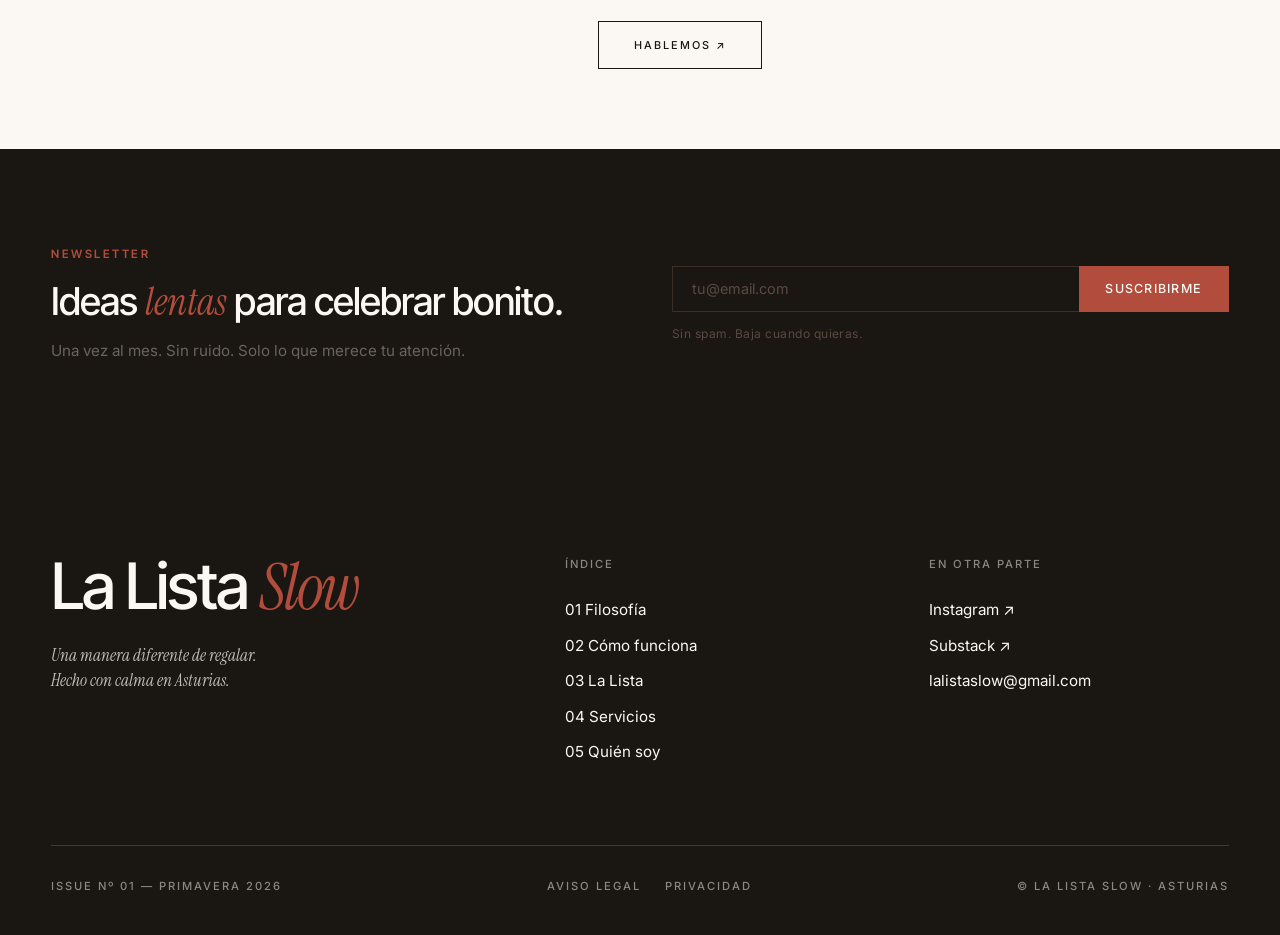
==== commit 9a60c1b9: "SEO: título con marca al inicio, alternateName en schema, sitemap con todas las páginas Co-Authored-" ====
--- a/index.html
+++ b/index.html
@@ -10,7 +10,7 @@
     <link rel="apple-touch-icon" sizes="180x180" href="./apple-touch-icon.png">
 
     <!-- SEO básico -->
-    <title>Lista de Bodas Personalizada y Curada | La Lista Slow</title>
+    <title>La Lista Slow | Listas de Bodas Curadas y Asesoría de Eventos</title>
     <meta name="description" content="Lista de bodas personalizada y curada en Asturias. Sin catálogos, con criterio. Regalos seleccionados y asesoría de eventos online para celebrar despacio.">
     <meta name="robots" content="index, follow">
     <link rel="canonical" href="https://lalistaslow.com/">
@@ -69,6 +69,7 @@
           "@id": "https://lalistaslow.com/#website",
           "url": "https://lalistaslow.com",
           "name": "La Lista Slow",
+          "alternateName": ["Lista Slow", "lalistaslow"],
           "publisher": { "@id": "https://lalistaslow.com/#organization" }
         },
         {
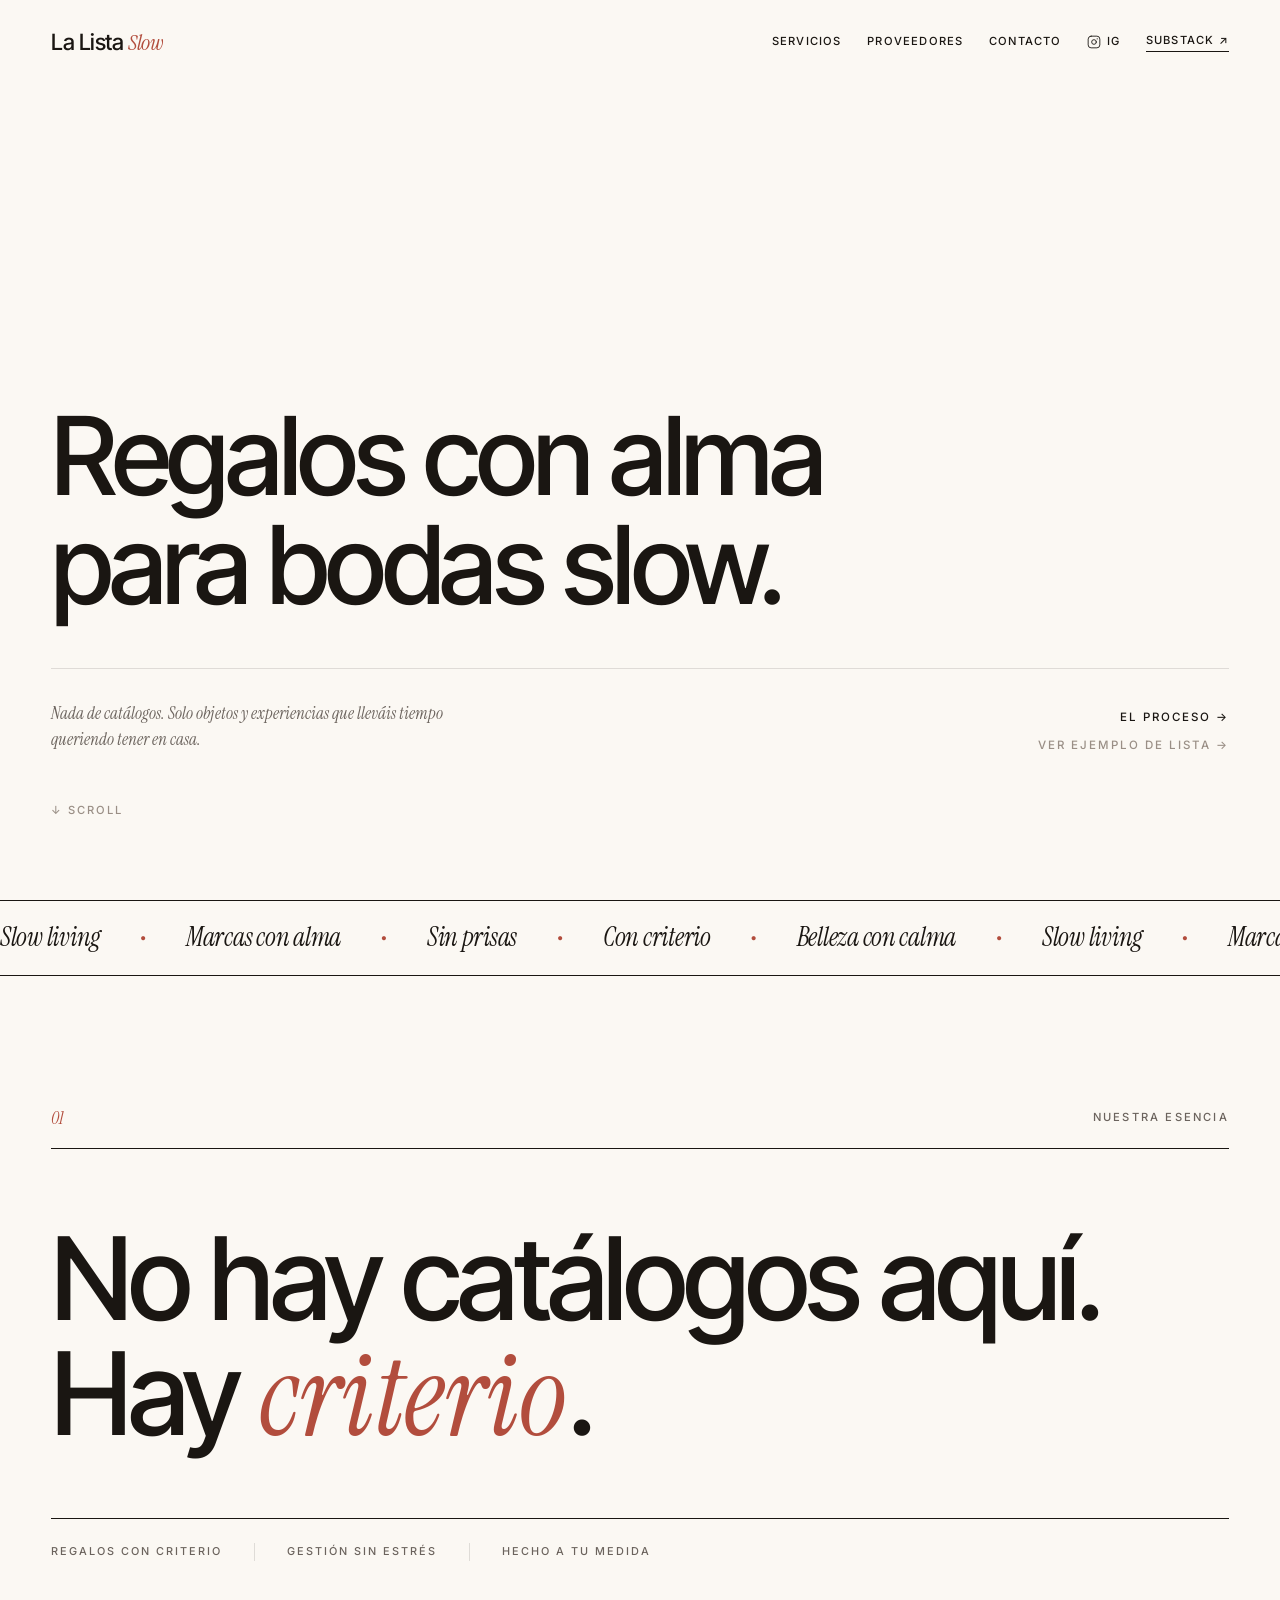
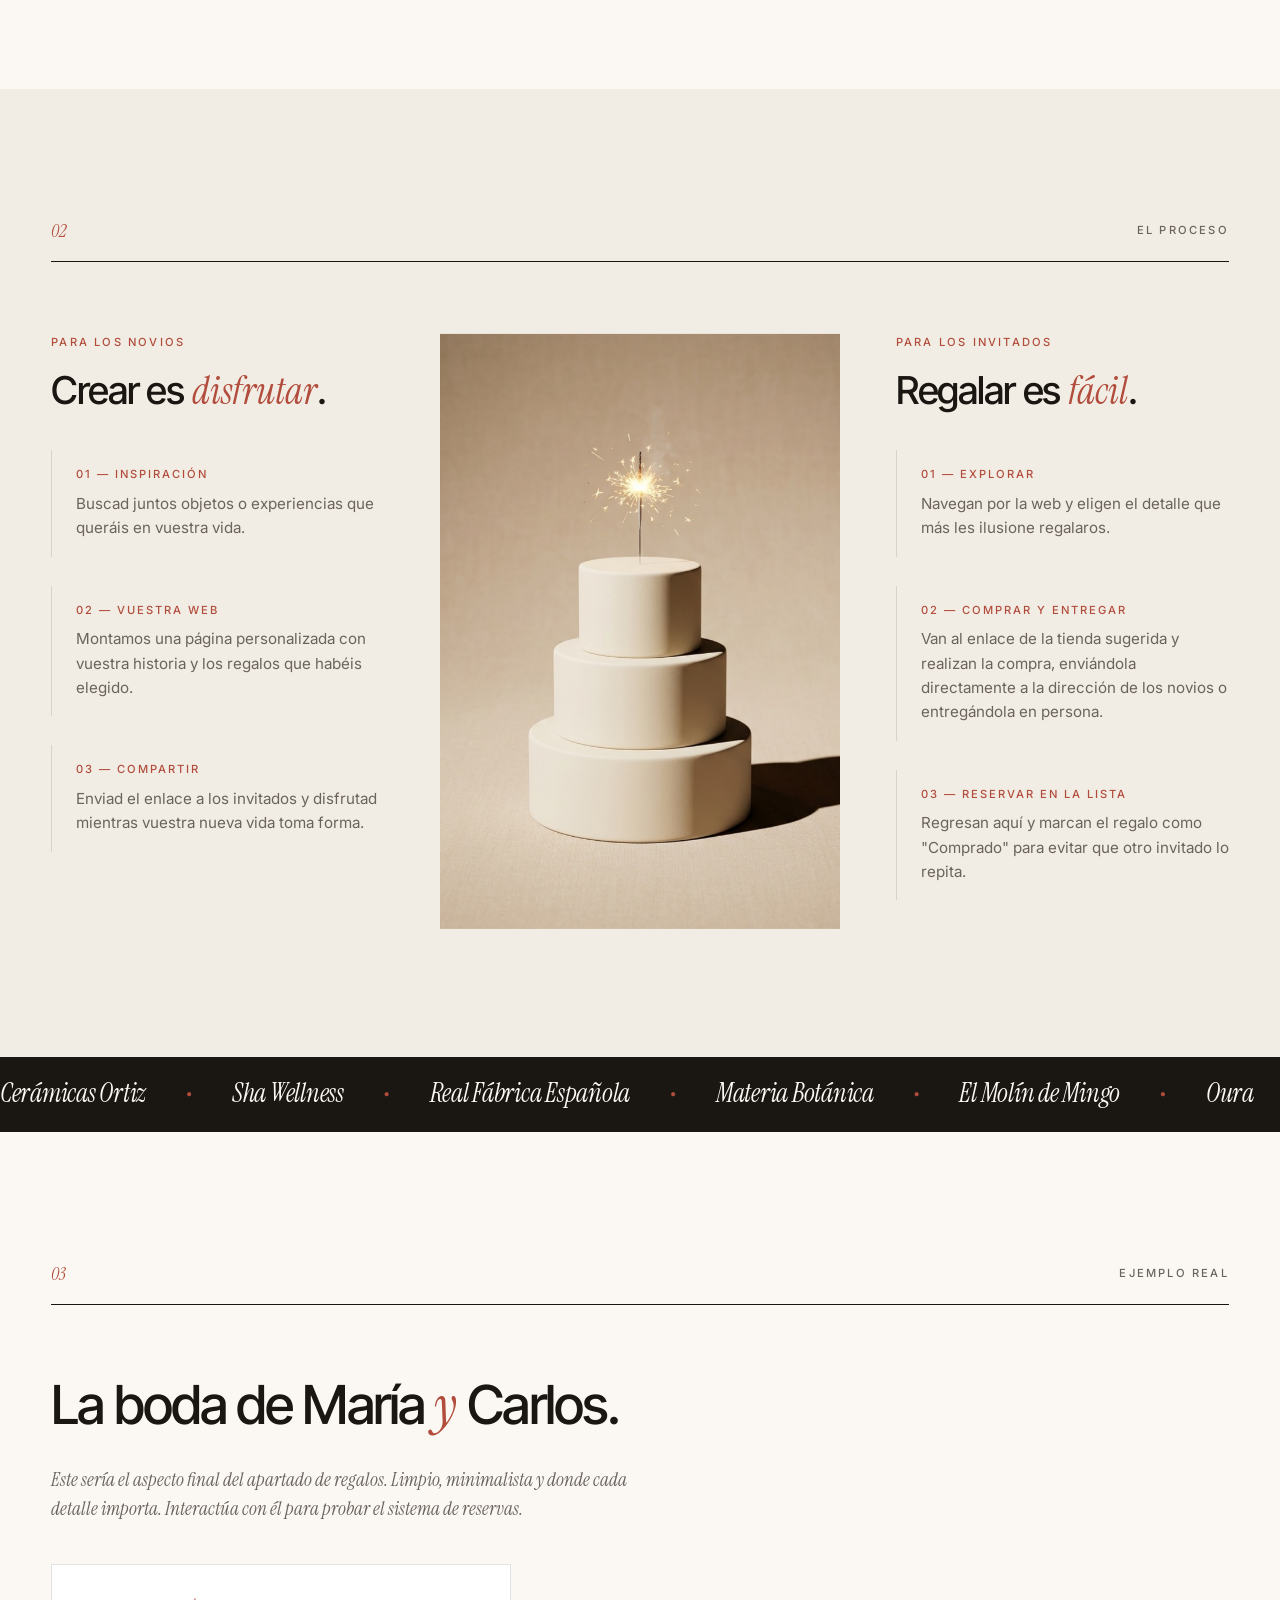
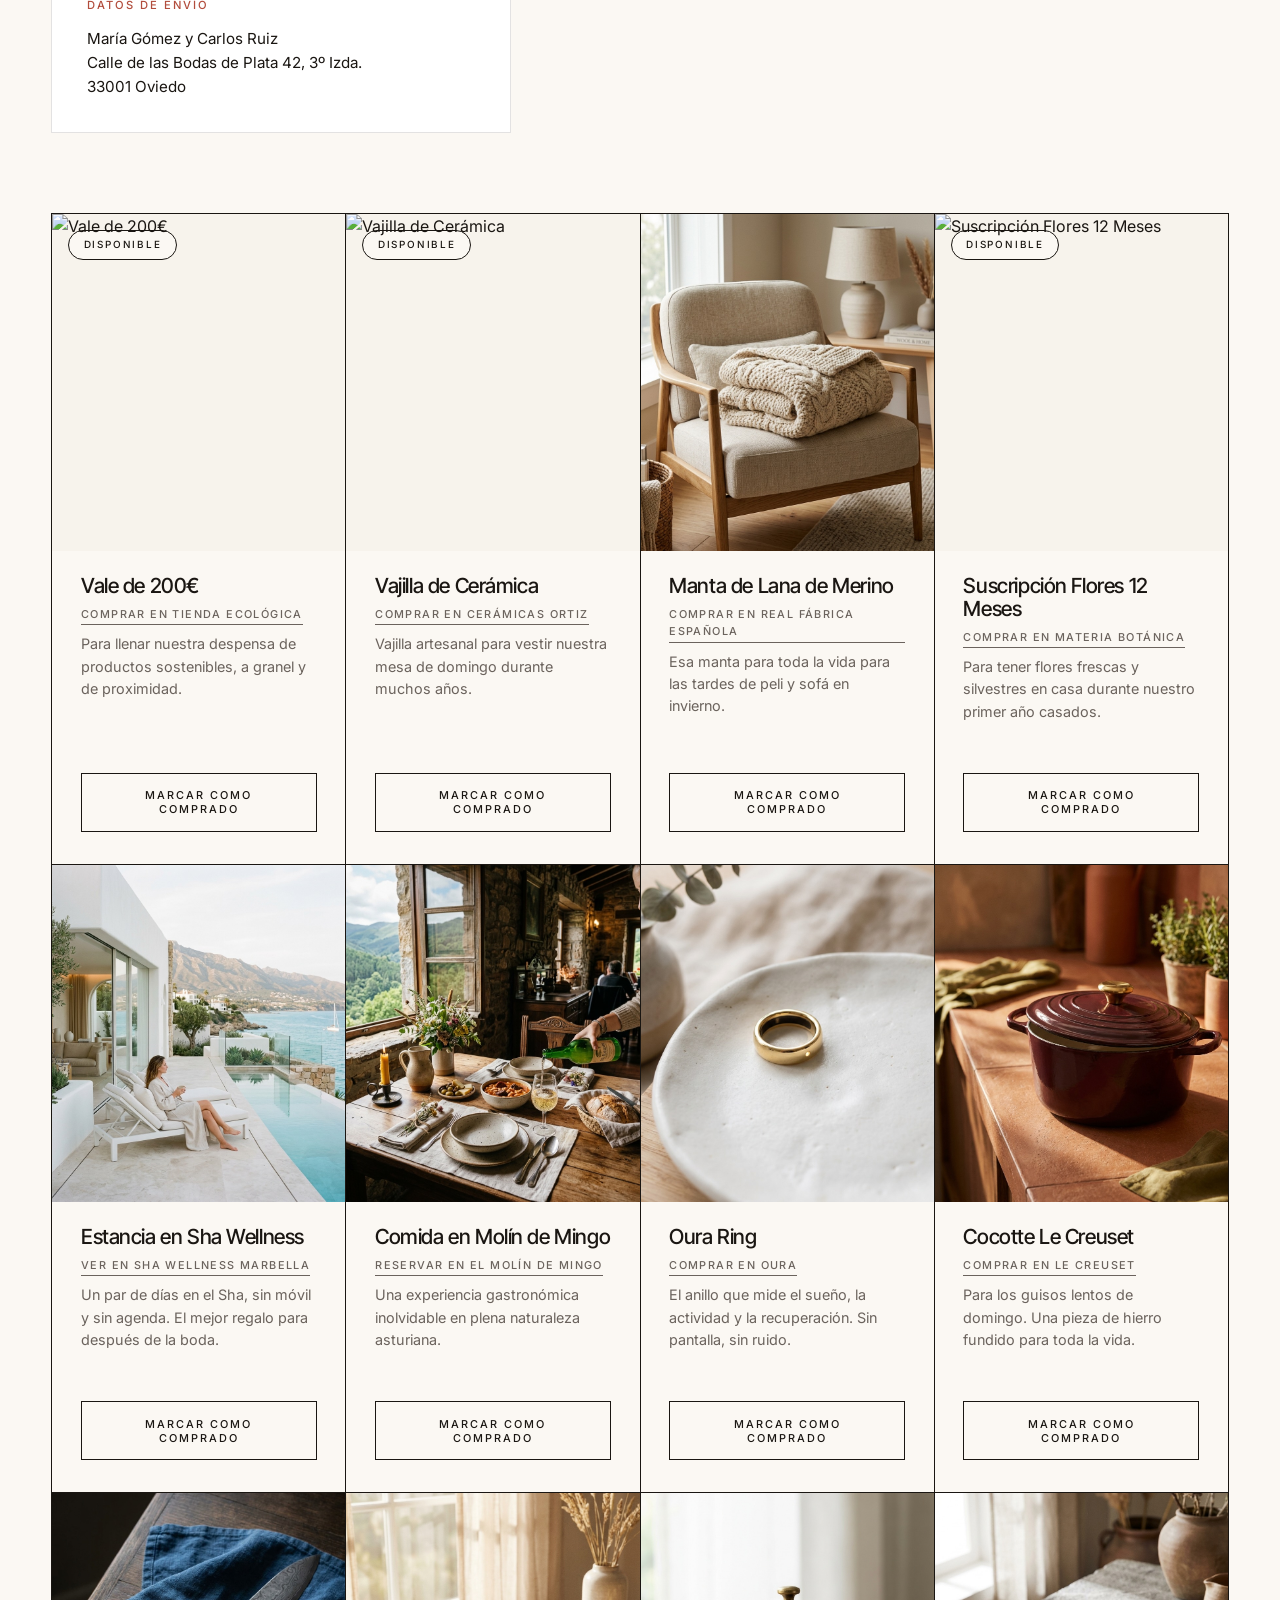
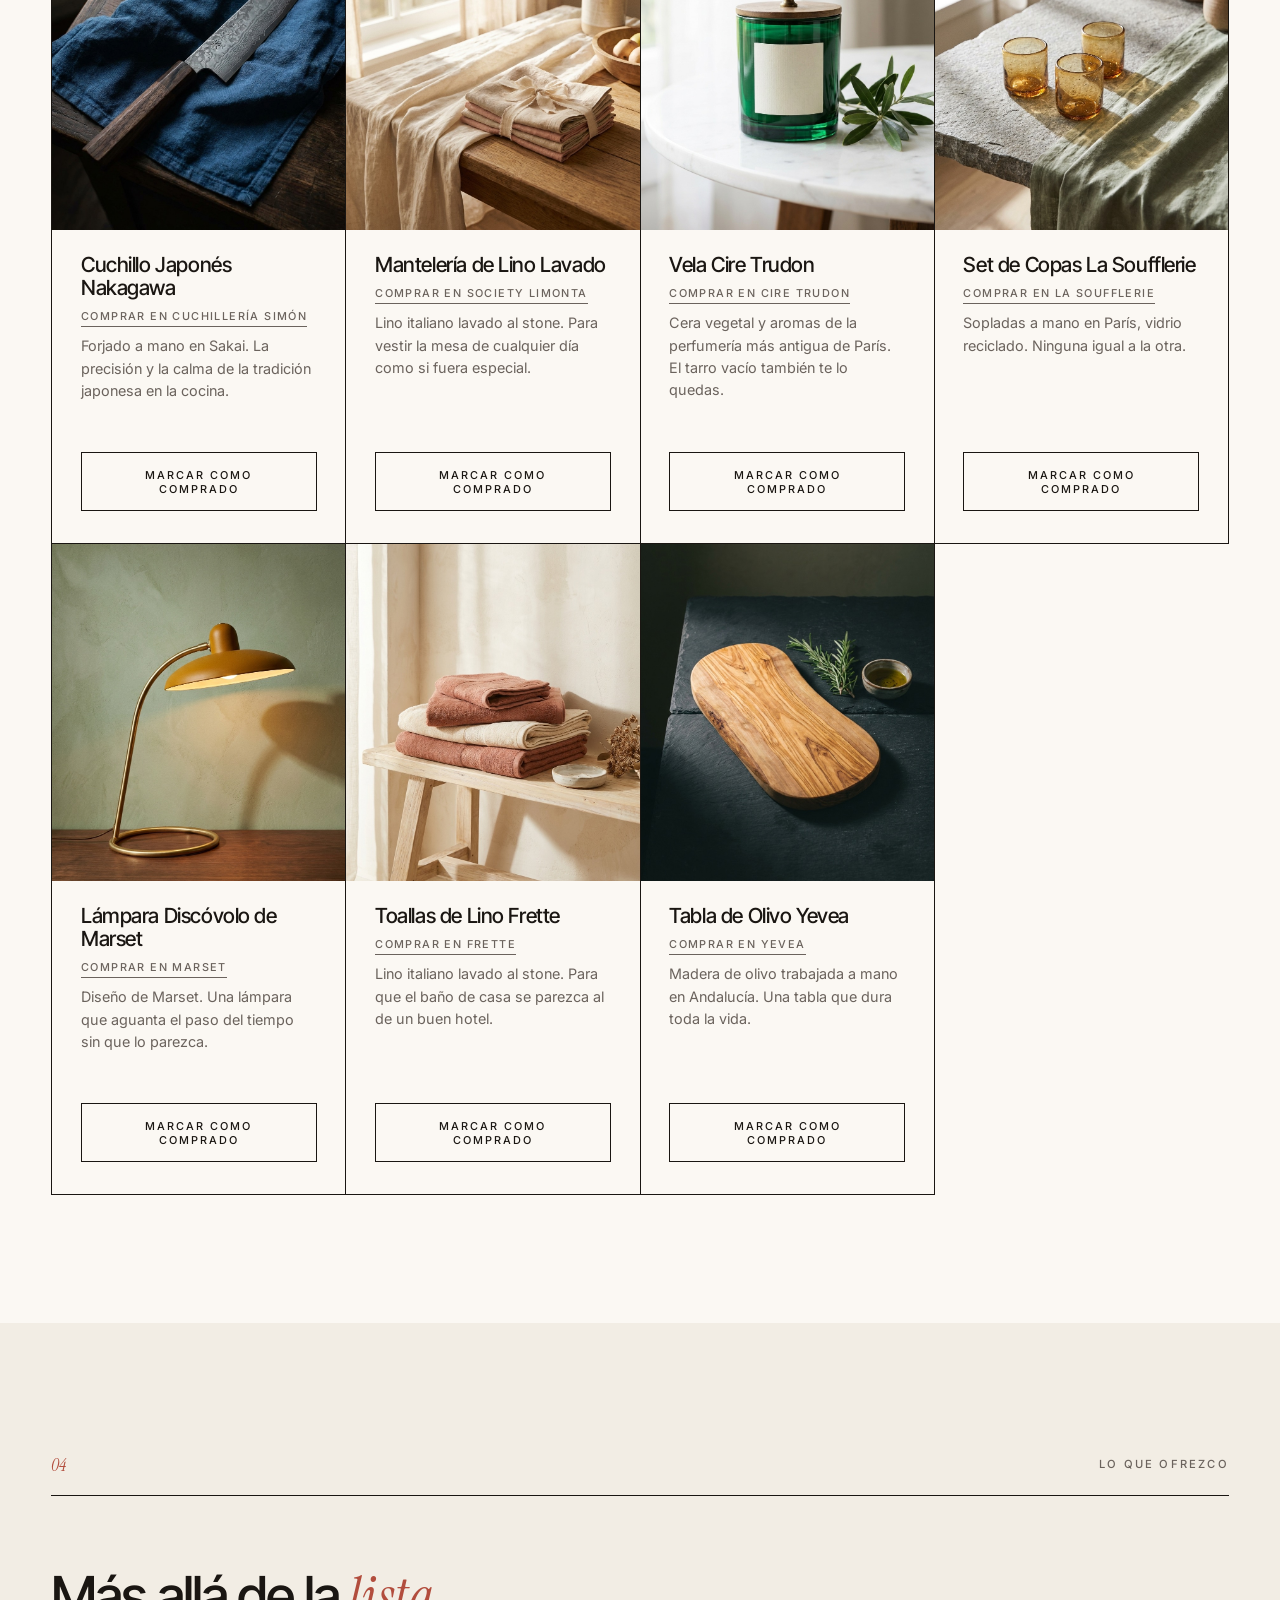
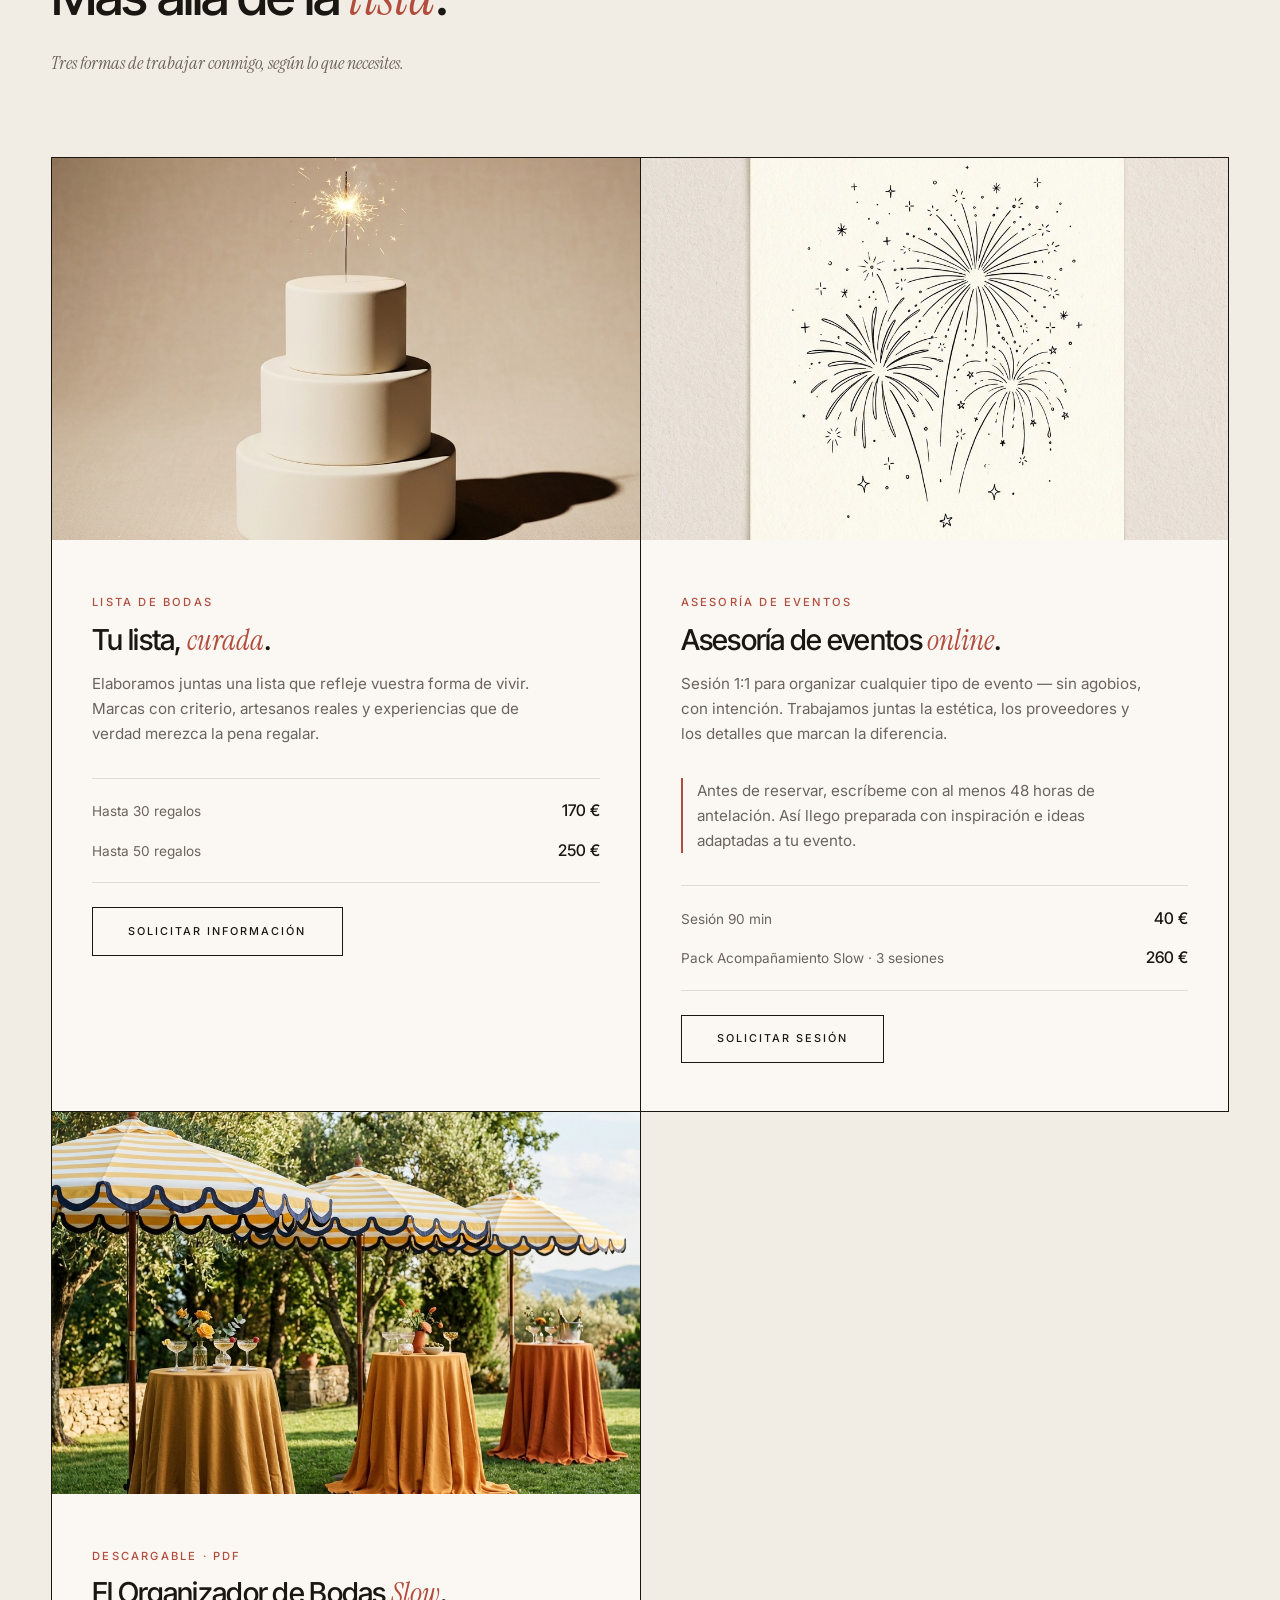
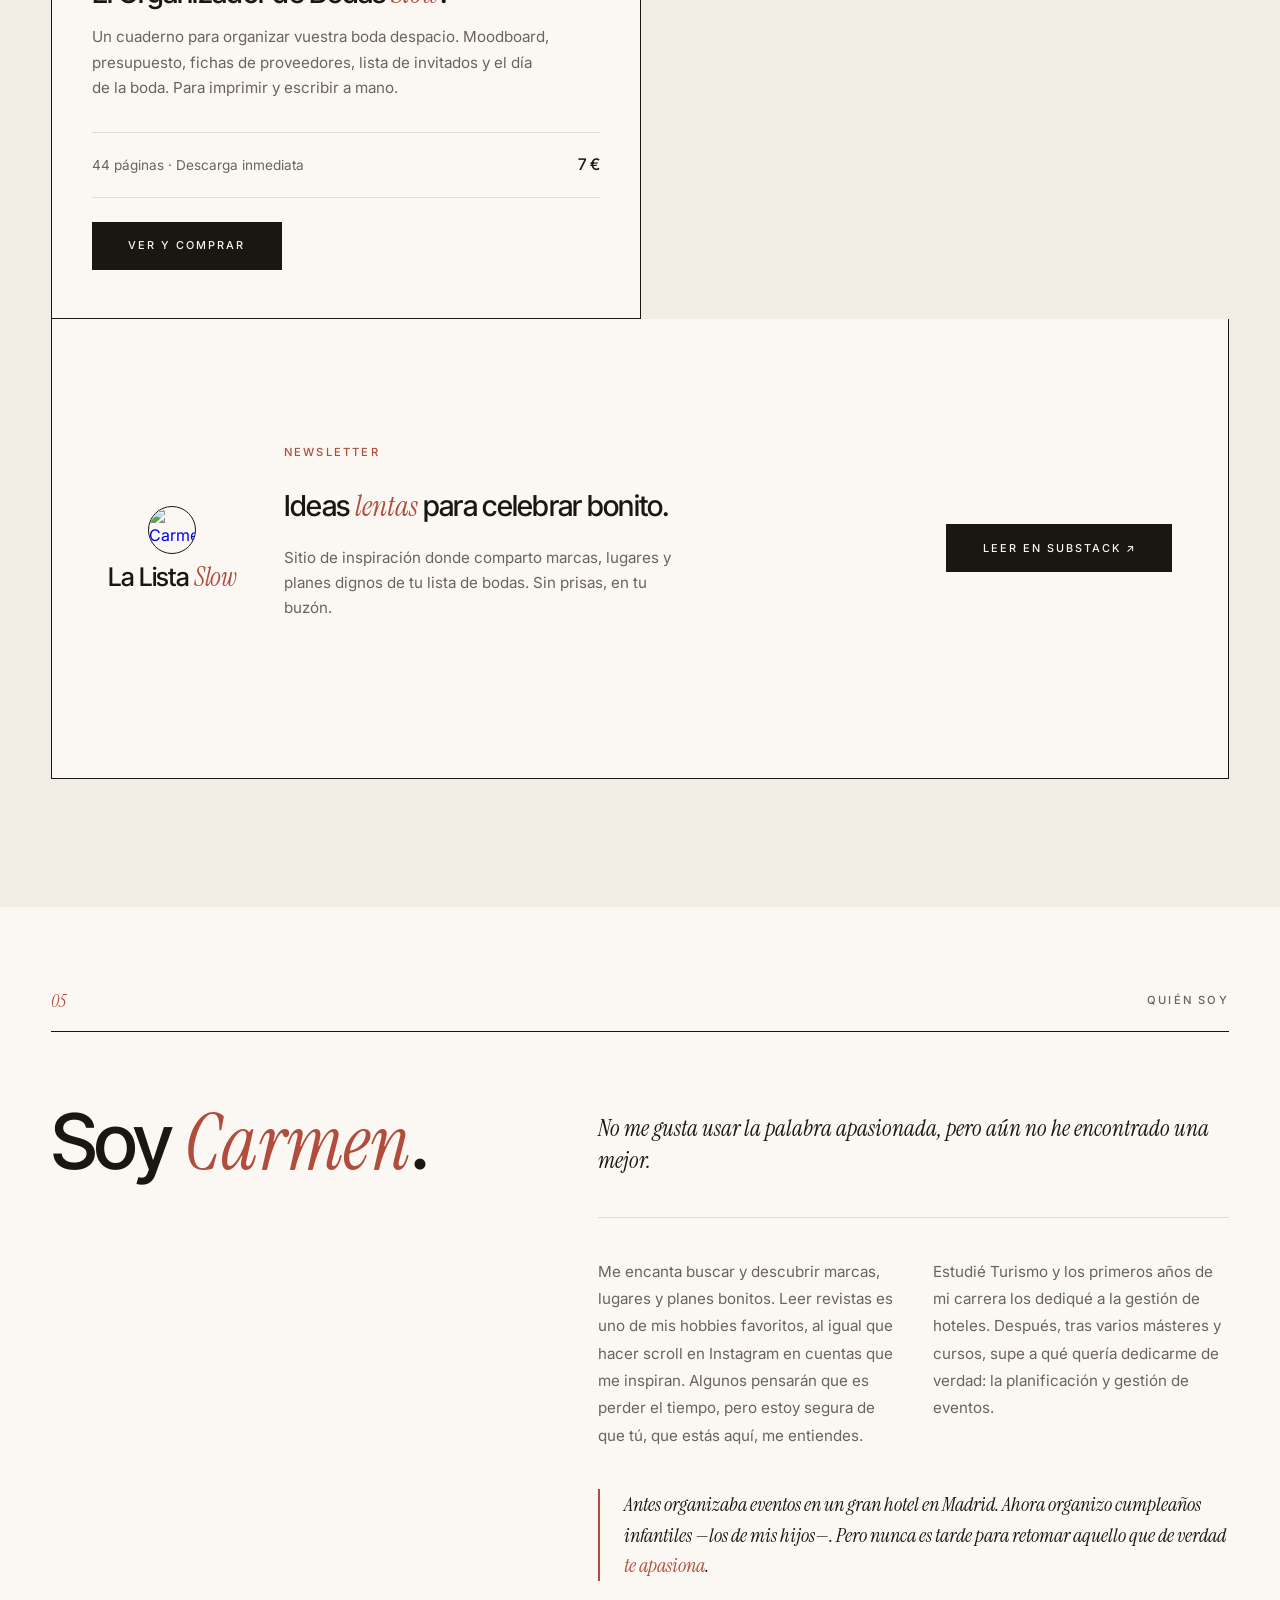
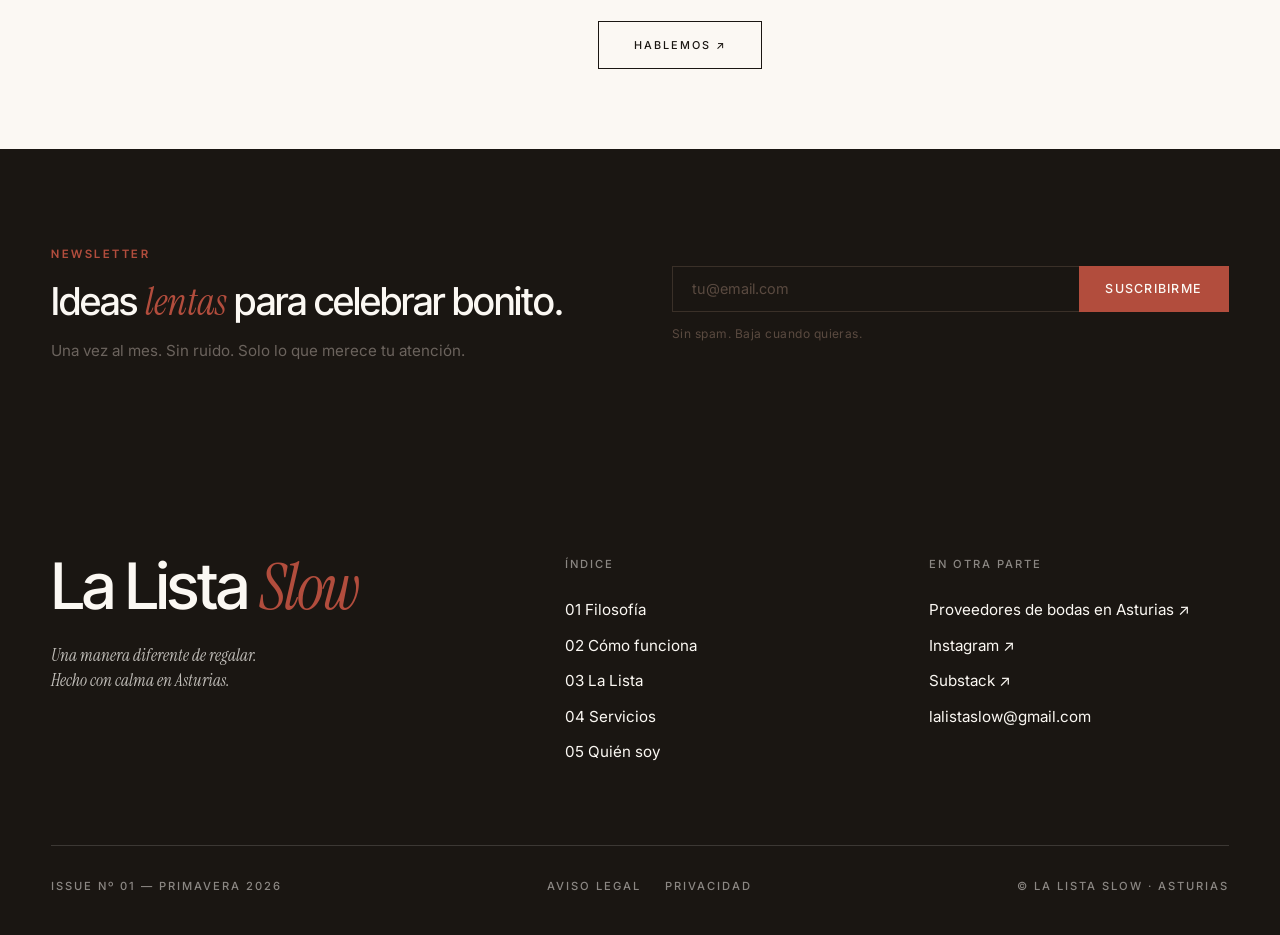
==== commit 47a2bacc: "Enlazar el directorio de proveedores desde el menú y footer de la web principal Co-Authored-By: Clau" ====
--- a/index.html
+++ b/index.html
@@ -108,6 +108,7 @@
         <div class="logo">La Lista <em>Slow</em></div>
         <div class="nav-links">
             <a href="#servicios">Servicios</a>
+            <a href="https://proveedores.lalistaslow.com/">Proveedores</a>
             <a href="mailto:lalistaslow@gmail.com">Contacto</a>
             <a href="https://www.instagram.com/lalistaslow/" target="_blank" class="nav-instagram" aria-label="Instagram">
                 <svg xmlns="http://www.w3.org/2000/svg" width="14" height="14" viewBox="0 0 24 24" fill="none" stroke="currentColor" stroke-width="1.5" stroke-linecap="round" stroke-linejoin="round"><rect x="2" y="2" width="20" height="20" rx="5" ry="5"/><circle cx="12" cy="12" r="4"/><circle cx="17.5" cy="6.5" r="1" fill="currentColor" stroke="none"/></svg>
@@ -126,6 +127,7 @@
         <a href="#demo-list" class="nav-mobile-link"><span class="nav-num">03</span> La Lista</a>
         <a href="#servicios" class="nav-mobile-link"><span class="nav-num">04</span> Servicios</a>
         <a href="#quien-soy" class="nav-mobile-link"><span class="nav-num">05</span> Quién soy</a>
+        <a href="https://proveedores.lalistaslow.com/" class="nav-mobile-link"><span class="nav-num">06</span> Proveedores</a>
         <div class="nav-mobile-footer">
             <a href="mailto:lalistaslow@gmail.com">lalistaslow@gmail.com</a>
             <a href="https://www.instagram.com/lalistaslow/" target="_blank">Instagram ↗</a>
@@ -452,6 +454,7 @@
                 </div>
                 <div class="footer-nav">
                     <span class="footer-nav-title">En otra parte</span>
+                    <a href="https://proveedores.lalistaslow.com/">Proveedores de bodas en Asturias ↗</a>
                     <a href="https://www.instagram.com/lalistaslow/" target="_blank">Instagram ↗</a>
                     <a href="https://substack.com/@lalistaslow" target="_blank">Substack ↗</a>
                     <a href="mailto:lalistaslow@gmail.com">lalistaslow@gmail.com</a>
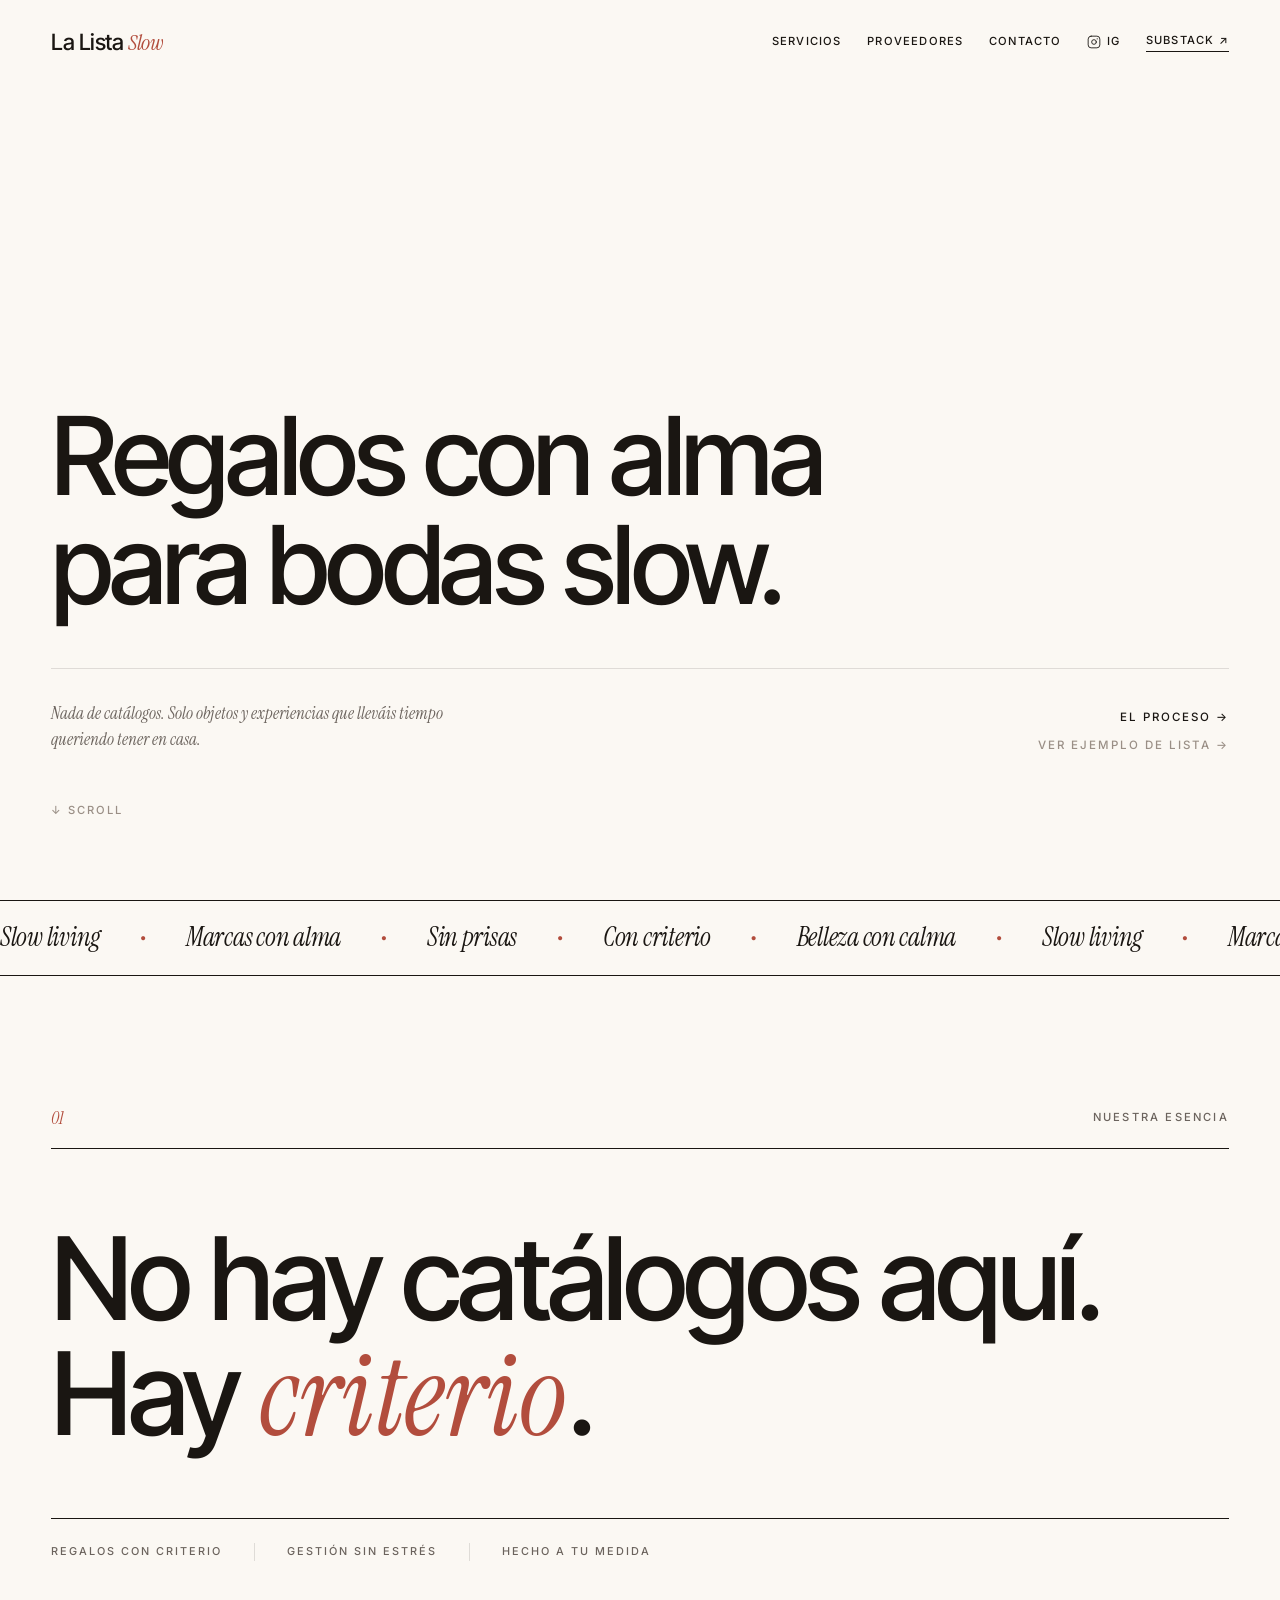
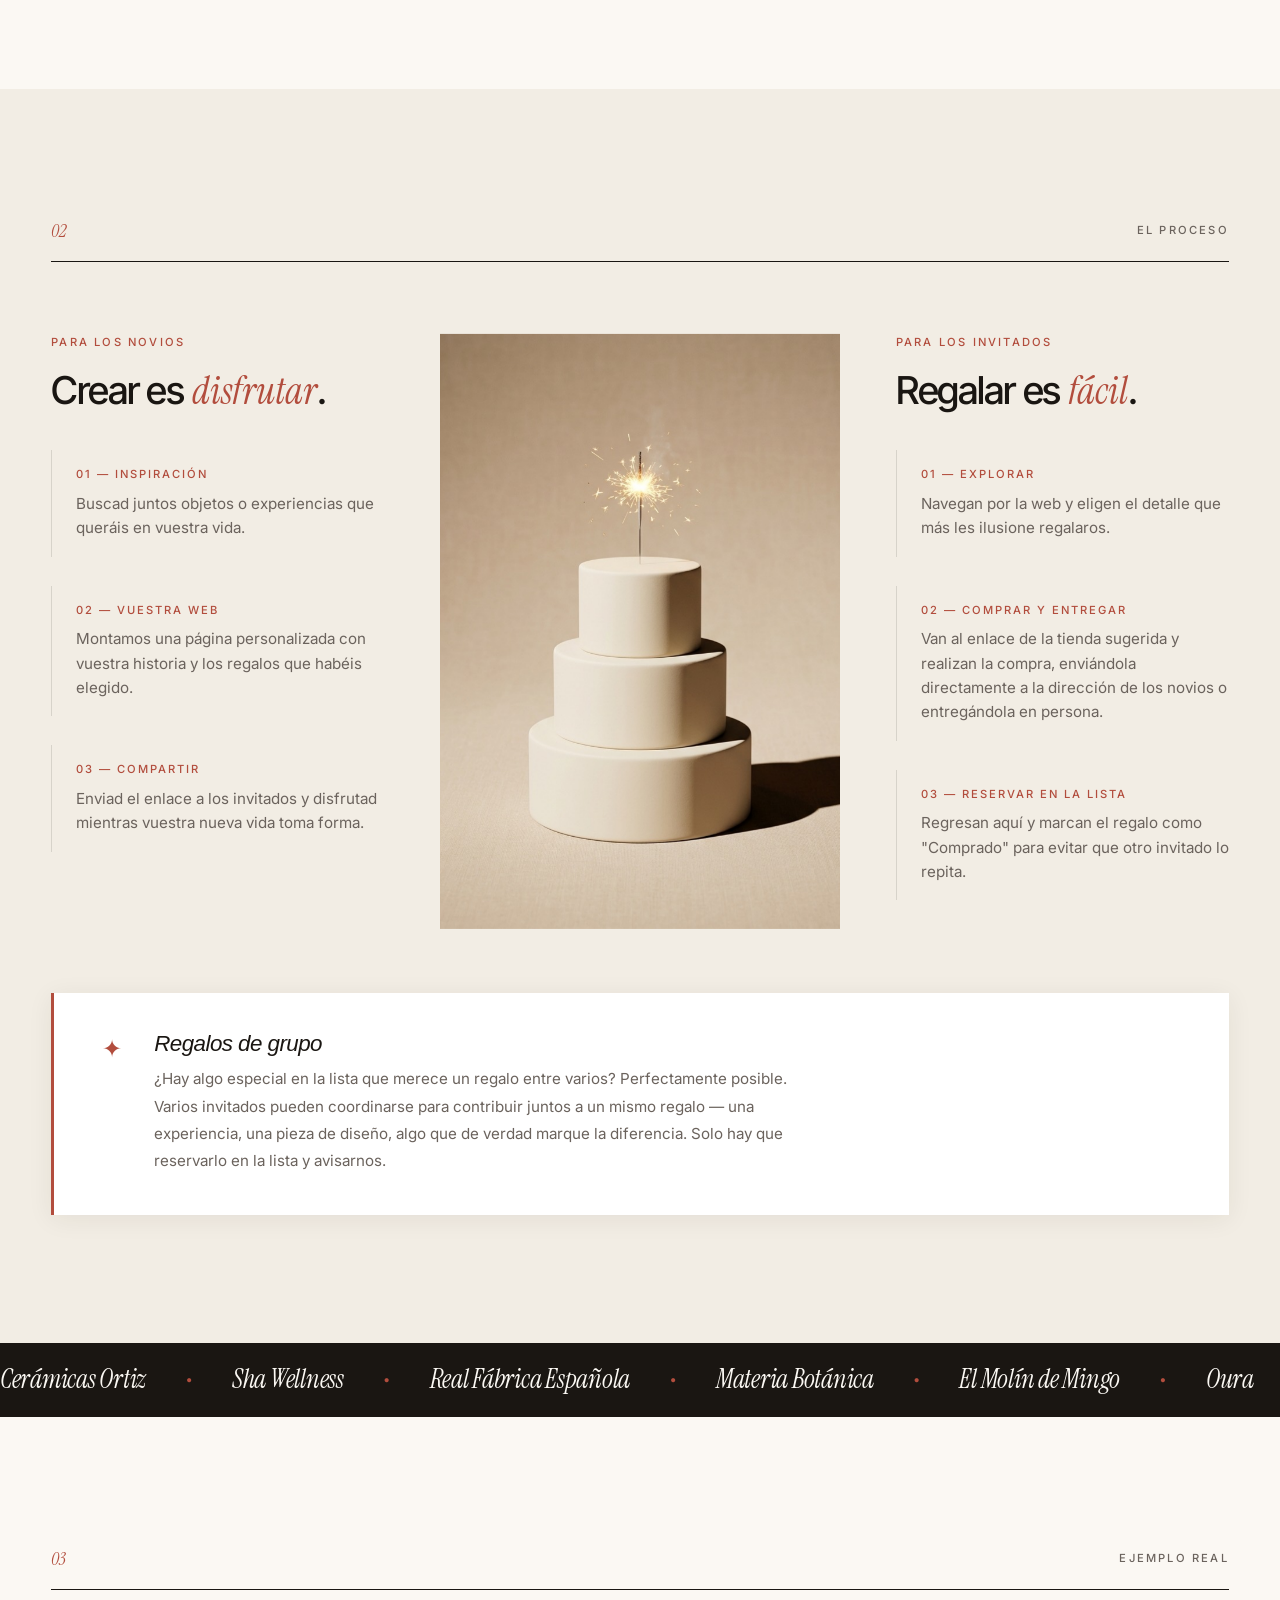
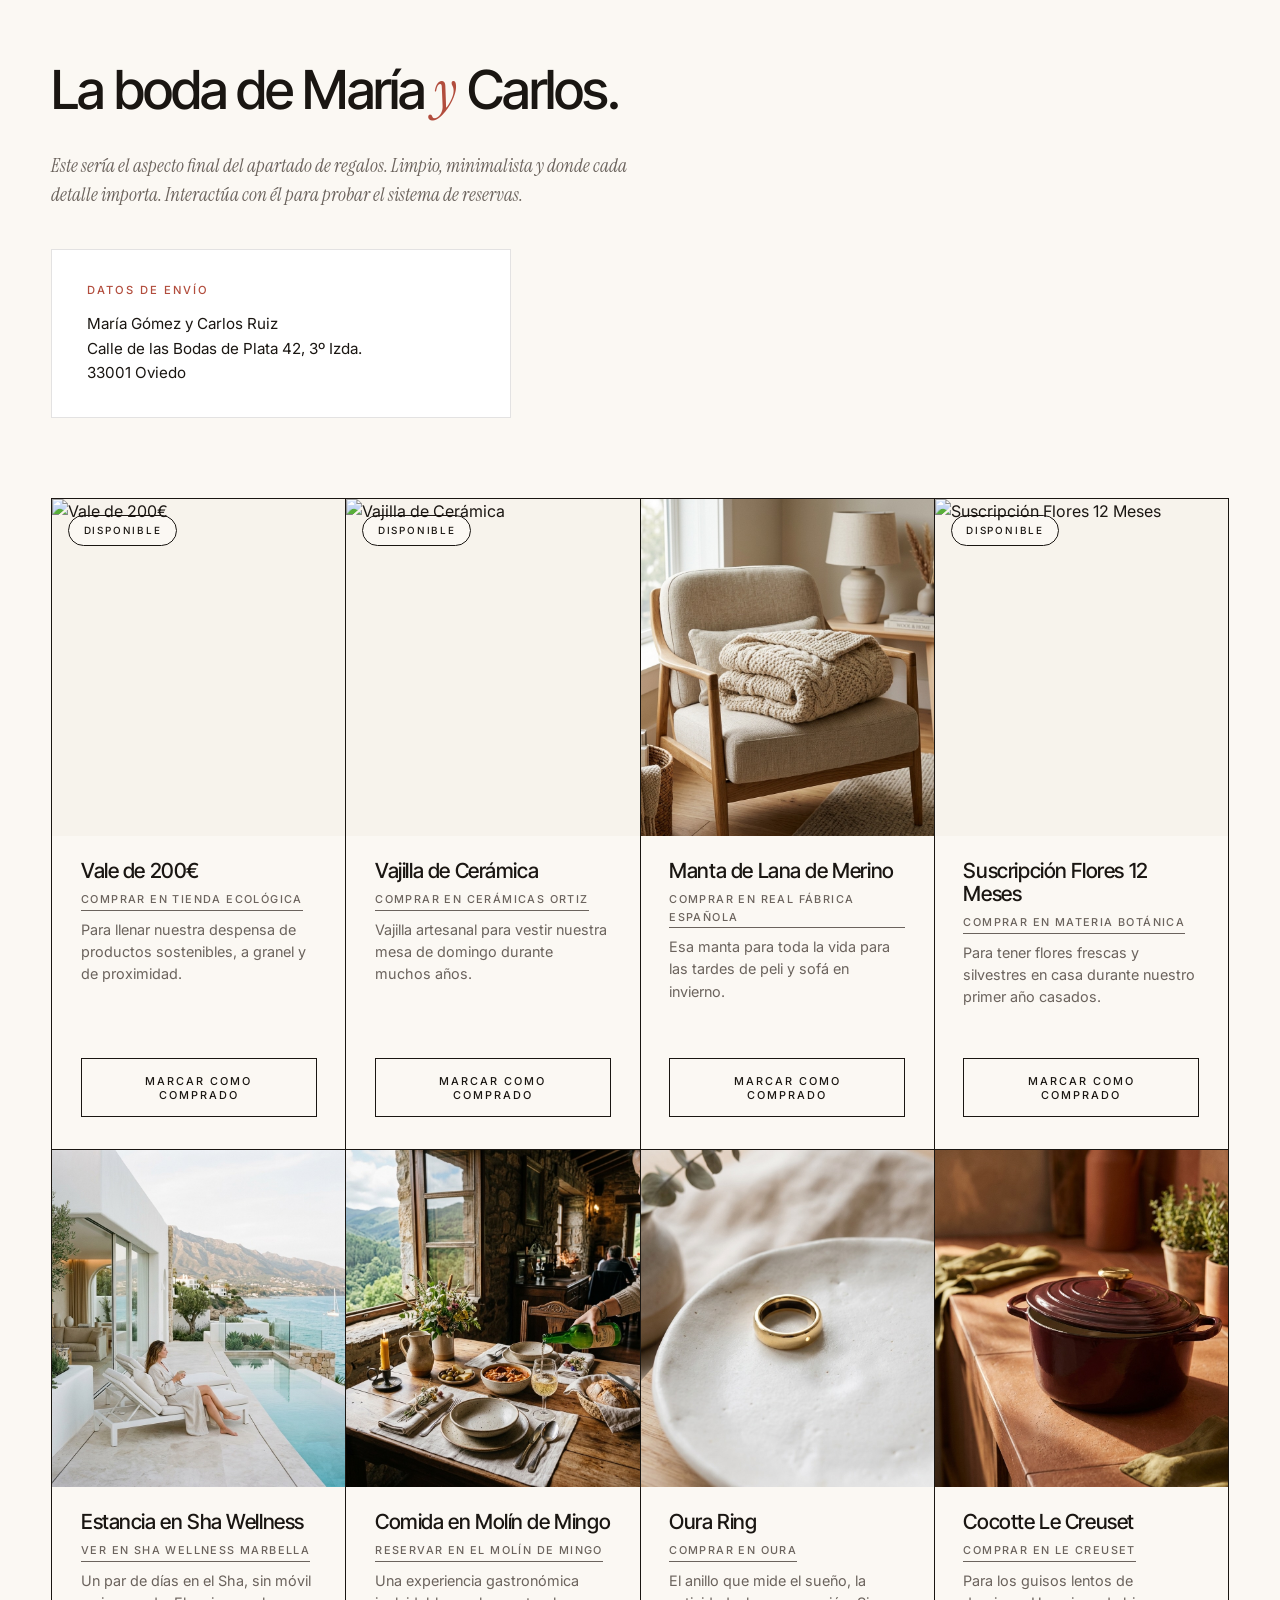
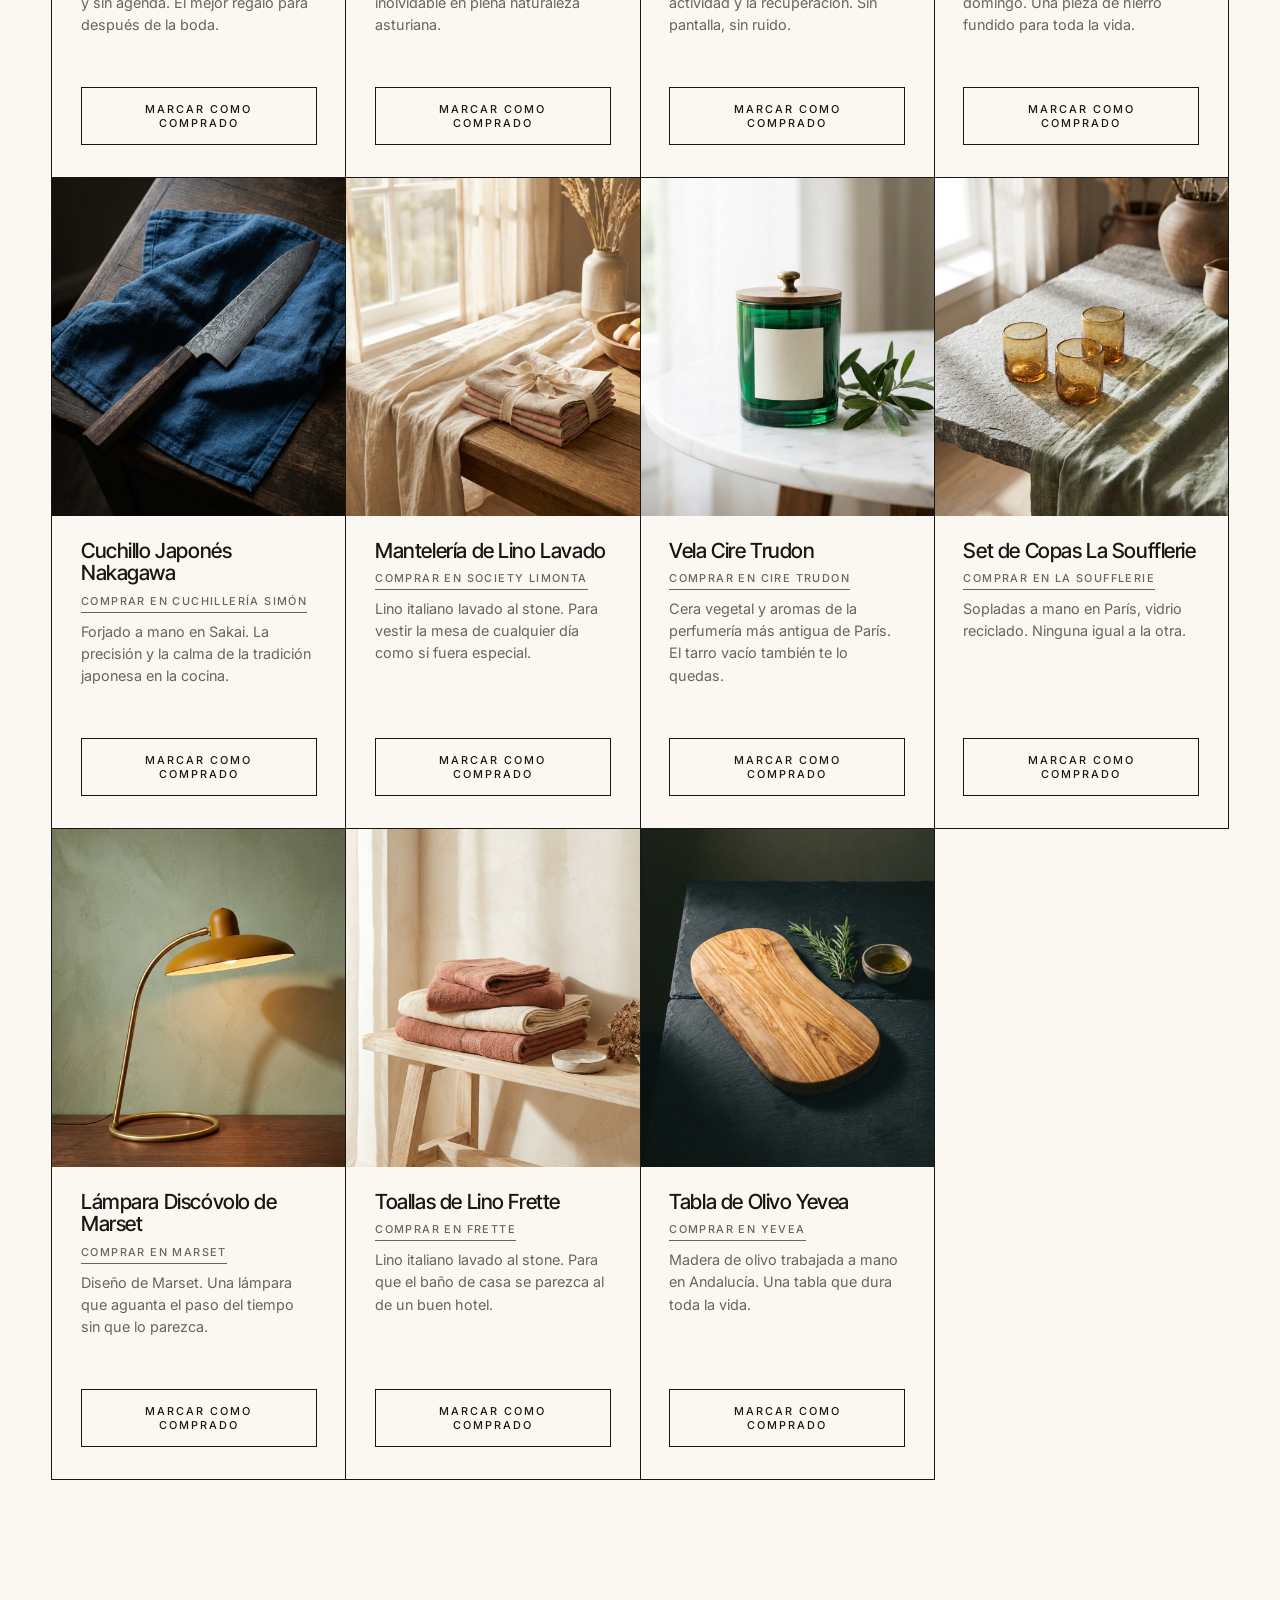
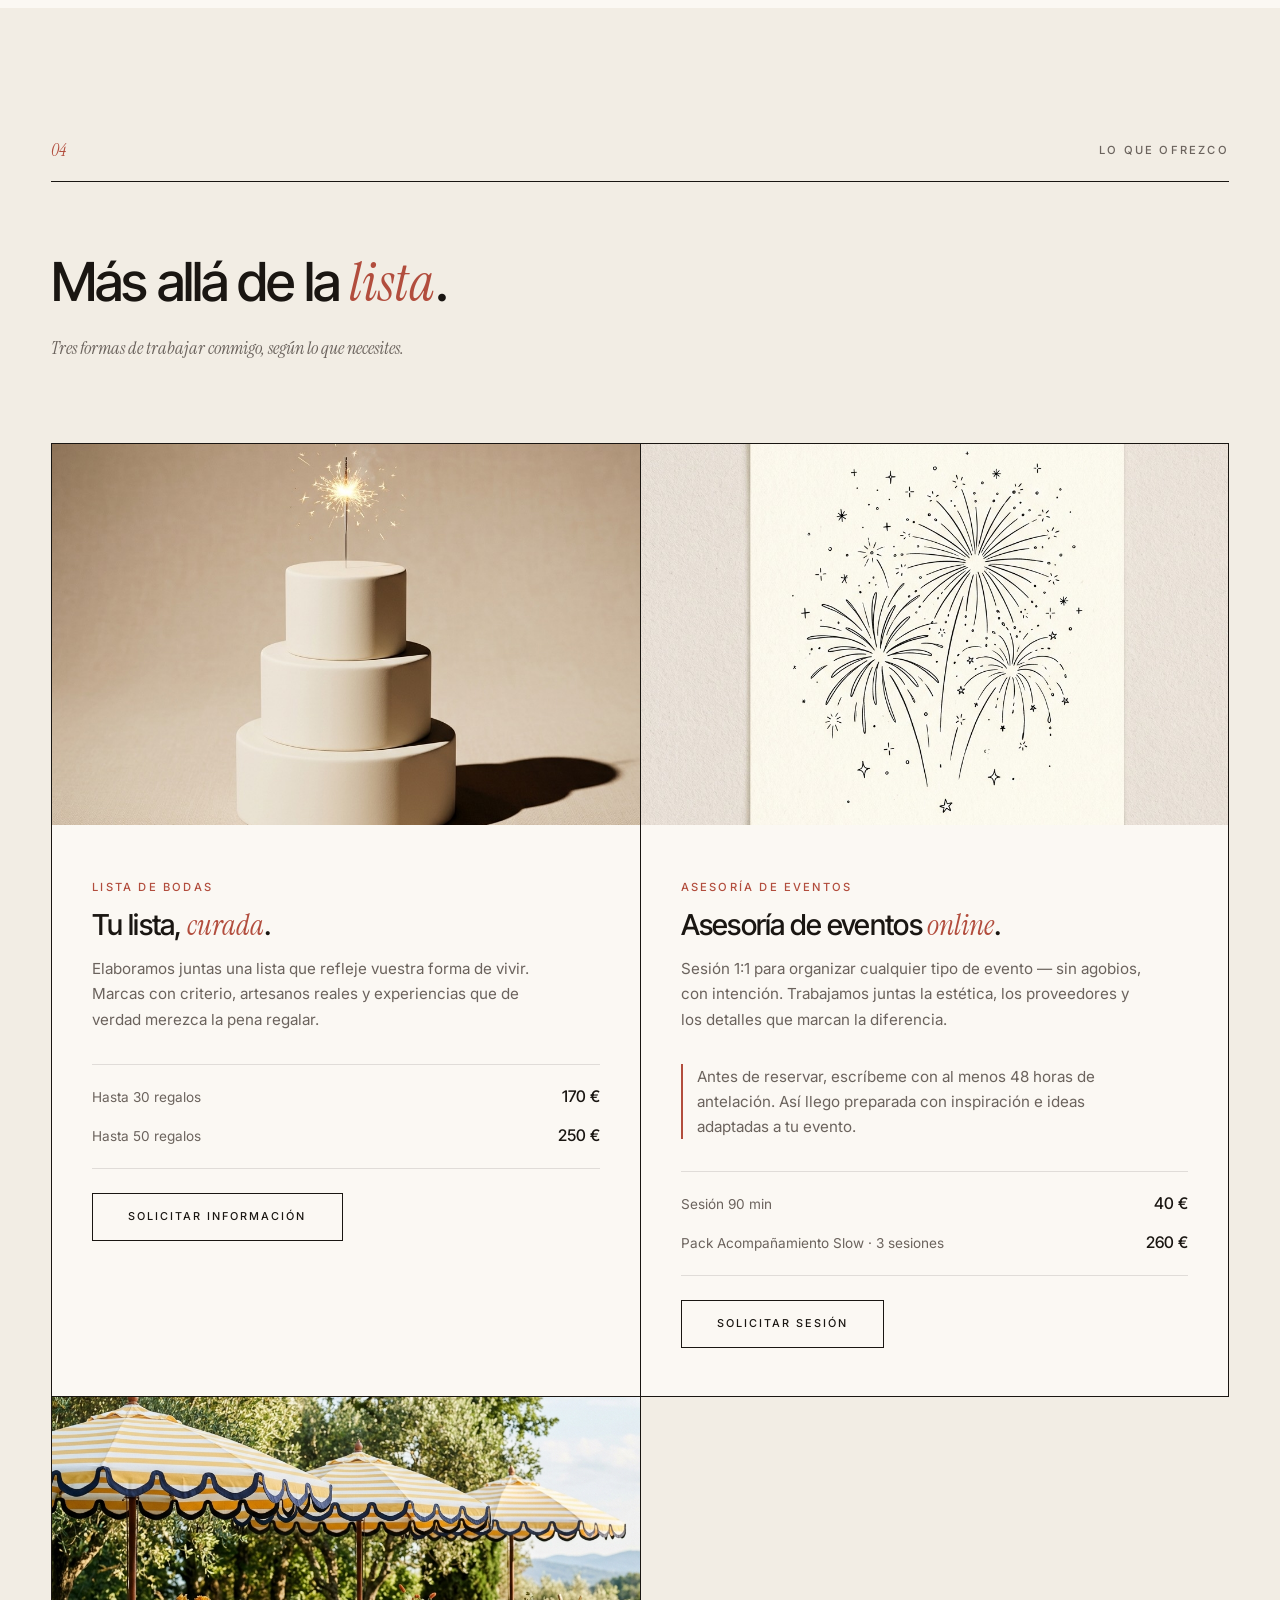
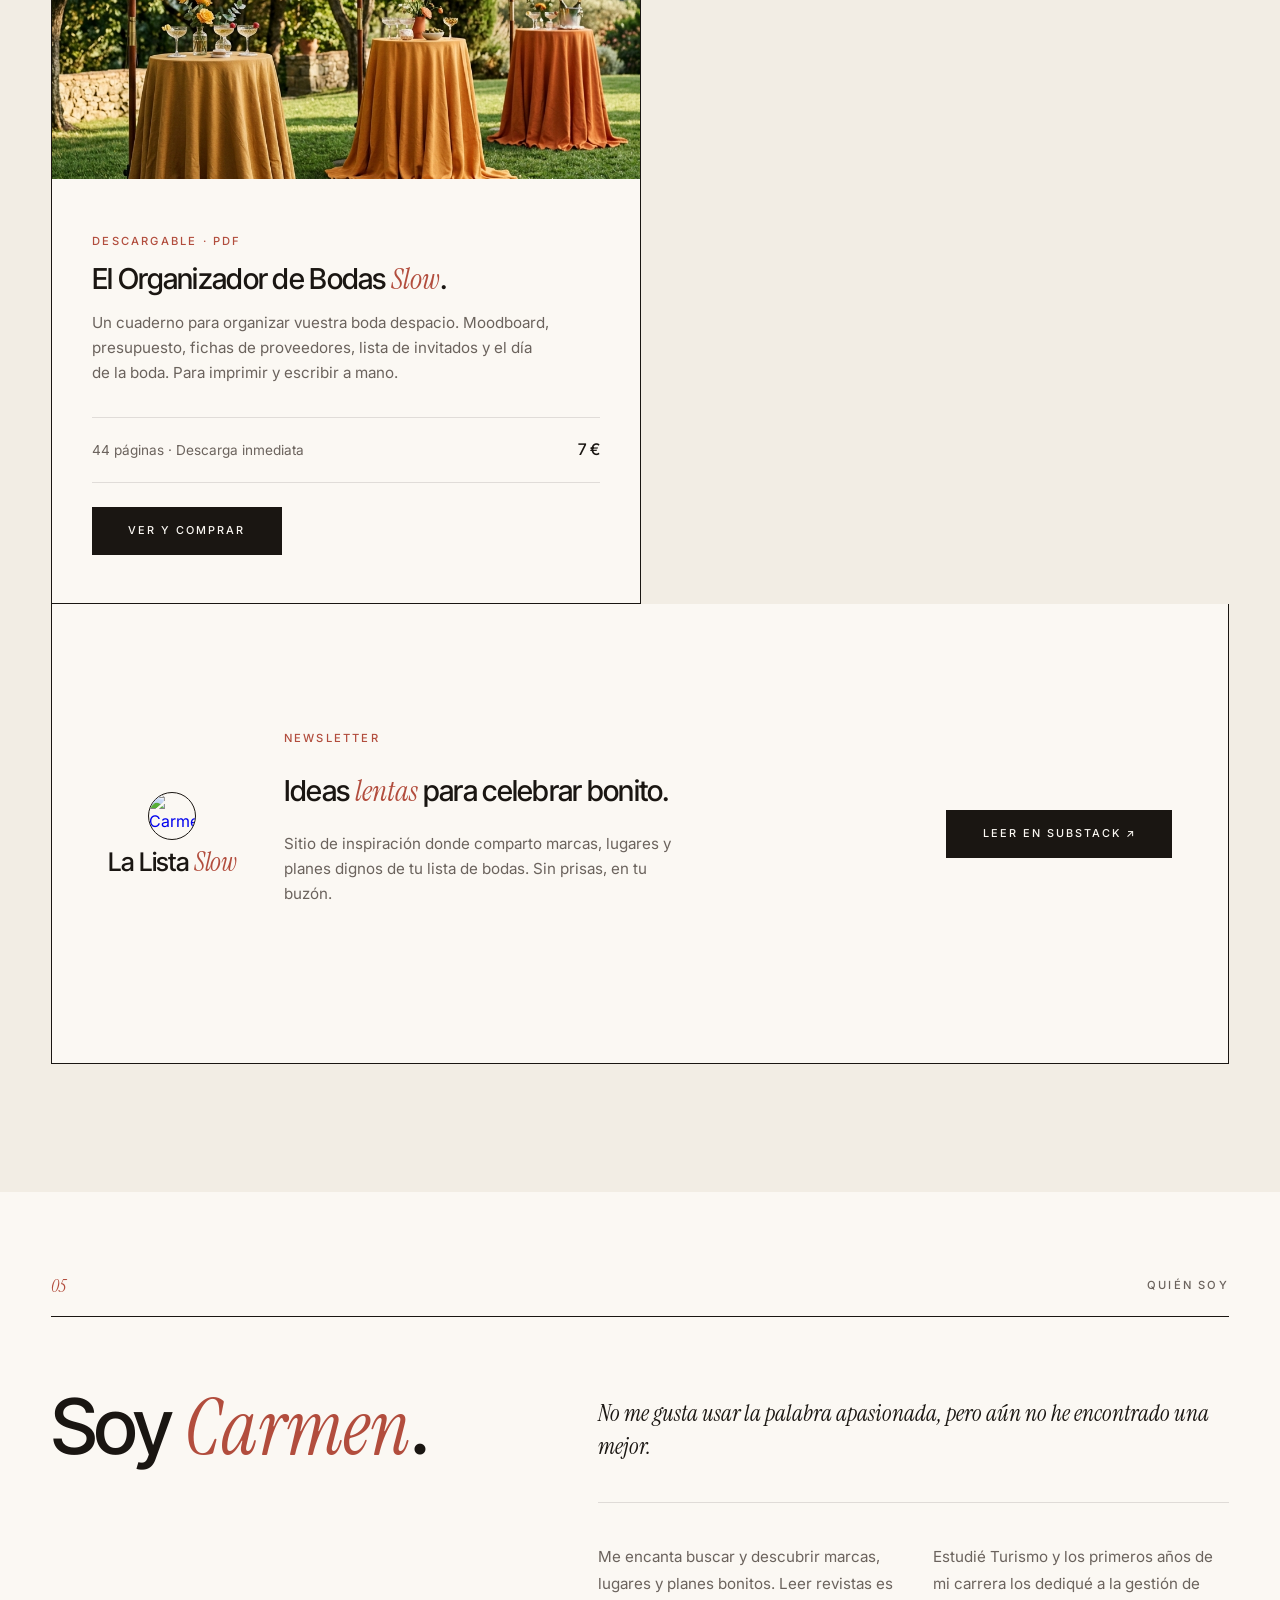
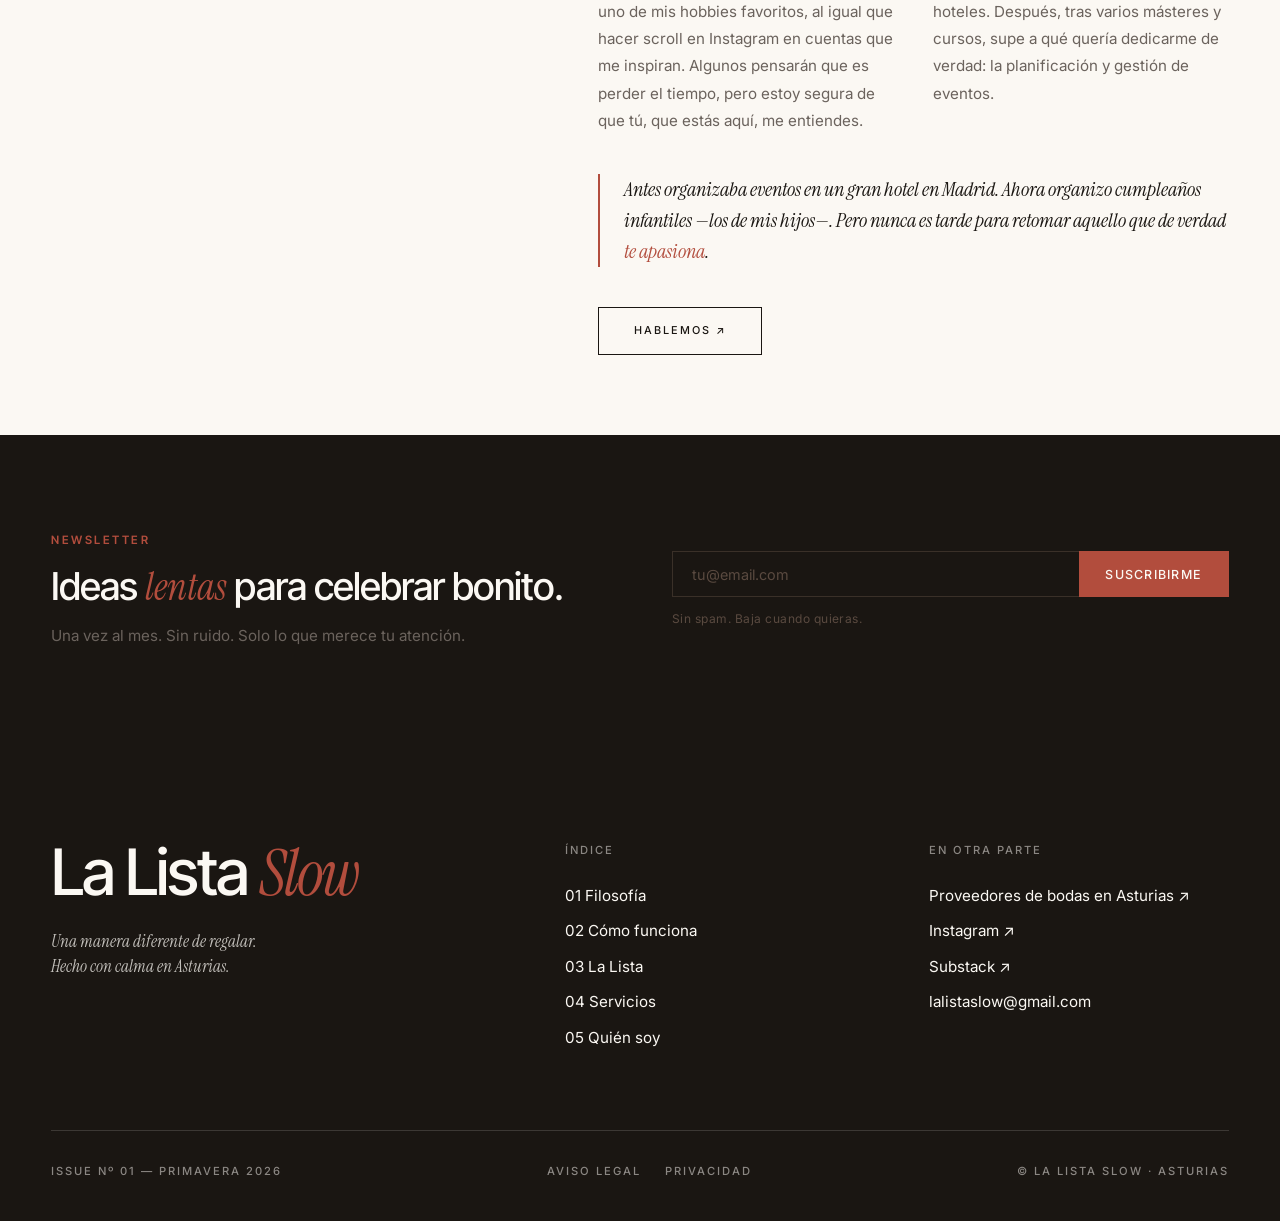
==== commit 8cbcd354: "feat: añadir bloque de regalos de grupo en sección Cómo funciona" ====
--- a/index.html
+++ b/index.html
@@ -234,6 +234,16 @@
                         </ul>
                     </div>
                 </div>
+
+                <!-- Regalo de grupo -->
+                <div class="group-gift-callout reveal">
+                    <div class="group-gift-icon">✦</div>
+                    <div class="group-gift-text">
+                        <h3>Regalos de grupo</h3>
+                        <p>¿Hay algo especial en la lista que merece un regalo entre varios? Perfectamente posible. Varios invitados pueden coordinarse para contribuir juntos a un mismo regalo — una experiencia, una pieza de diseño, algo que de verdad marque la diferencia. Solo hay que reservarlo en la lista y avisarnos.</p>
+                    </div>
+                </div>
+
             </div>
         </section>
 
--- a/styles.css
+++ b/styles.css
@@ -1575,3 +1575,43 @@
     padding-left: 0.9rem;
     margin-top: 0.5rem;
 }
+
+/* ── Regalo de grupo ─────────────────────────────────────── */
+.group-gift-callout {
+    display: flex;
+    align-items: flex-start;
+    gap: 2rem;
+    margin-top: 4rem;
+    padding: 2.5rem 3rem;
+    background: var(--surface-color);
+    border-left: 3px solid var(--accent-color);
+    box-shadow: 0 4px 24px rgba(44, 36, 32, 0.07);
+}
+.group-gift-icon {
+    font-size: 1.5rem;
+    color: var(--accent-color);
+    flex-shrink: 0;
+    line-height: 1;
+    margin-top: 0.25rem;
+}
+.group-gift-text h3 {
+    font-size: 1.4rem;
+    font-style: italic;
+    font-weight: 500;
+    margin-bottom: 0.6rem;
+    color: var(--text-primary);
+}
+.group-gift-text p {
+    color: var(--text-secondary);
+    font-size: 0.95rem;
+    line-height: 1.8;
+    margin: 0;
+    max-width: 680px;
+}
+@media (max-width: 600px) {
+    .group-gift-callout {
+        flex-direction: column;
+        gap: 1rem;
+        padding: 2rem 1.5rem;
+    }
+}
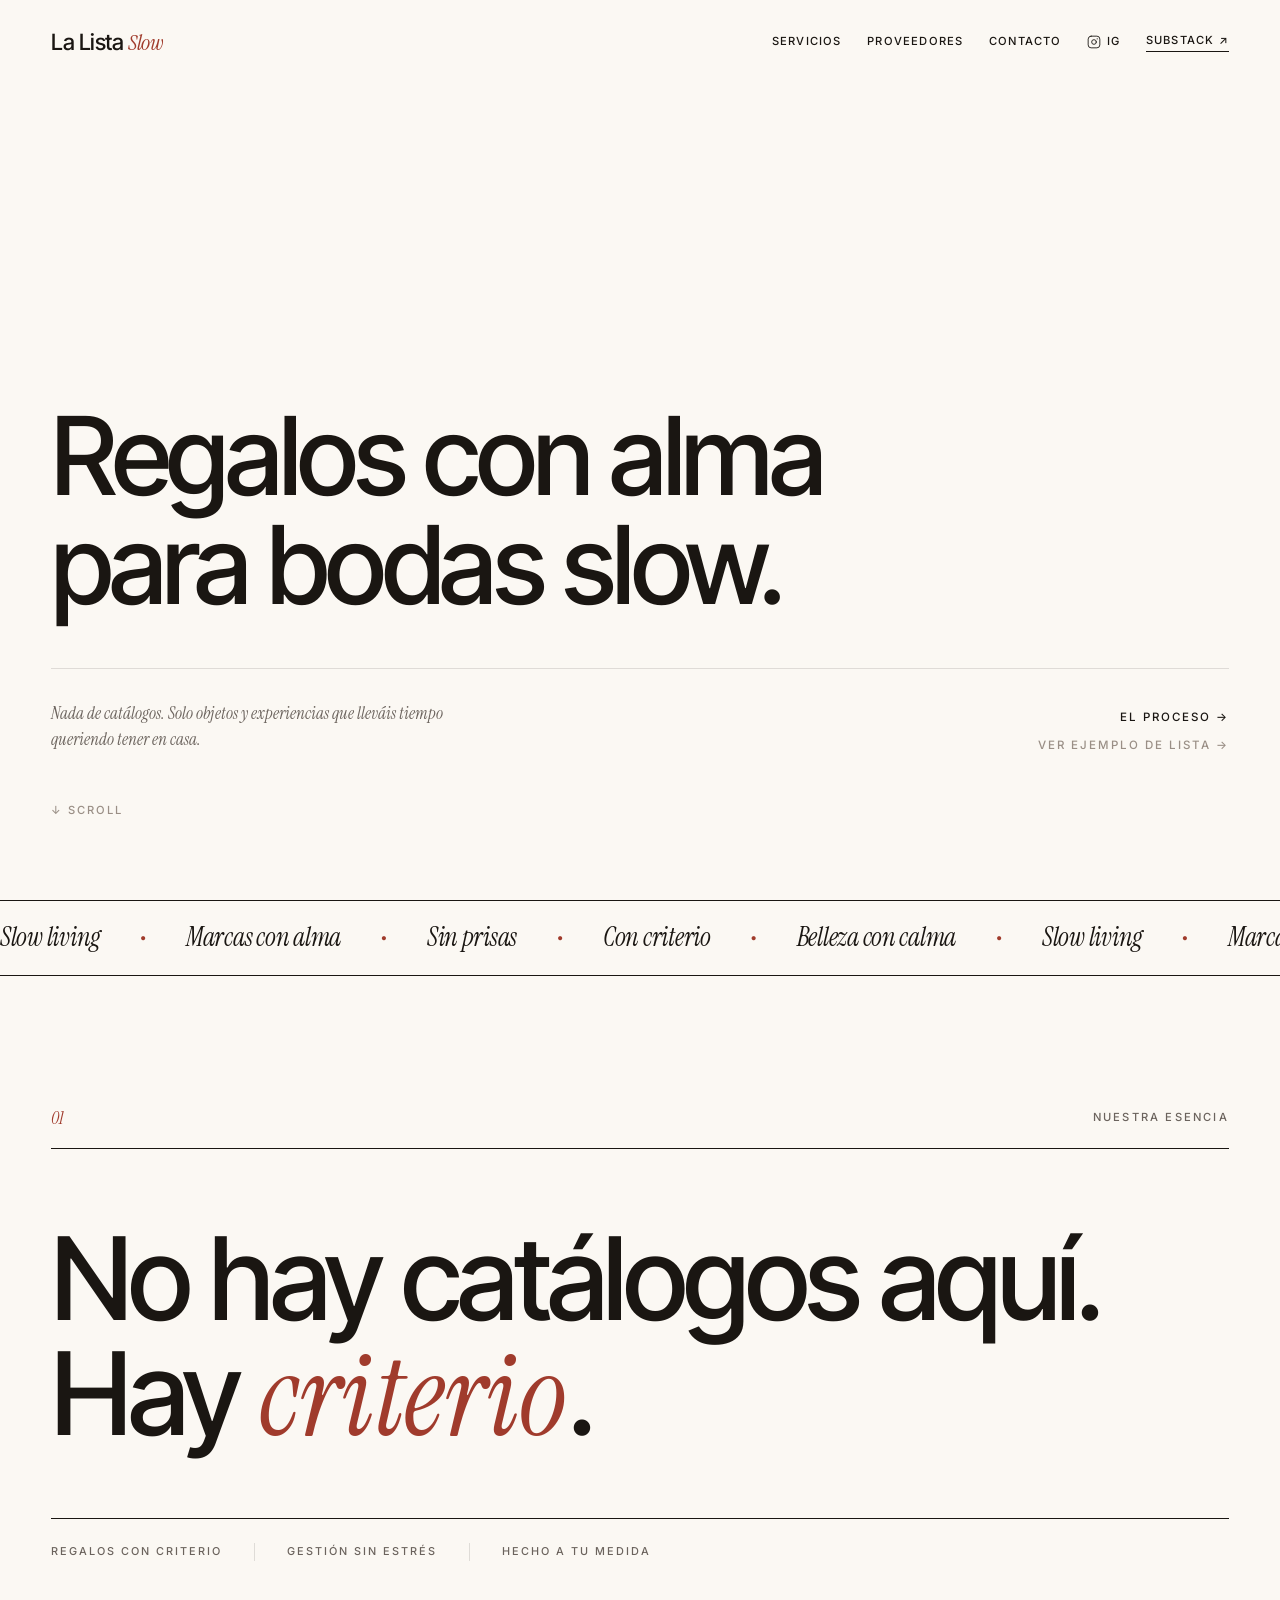
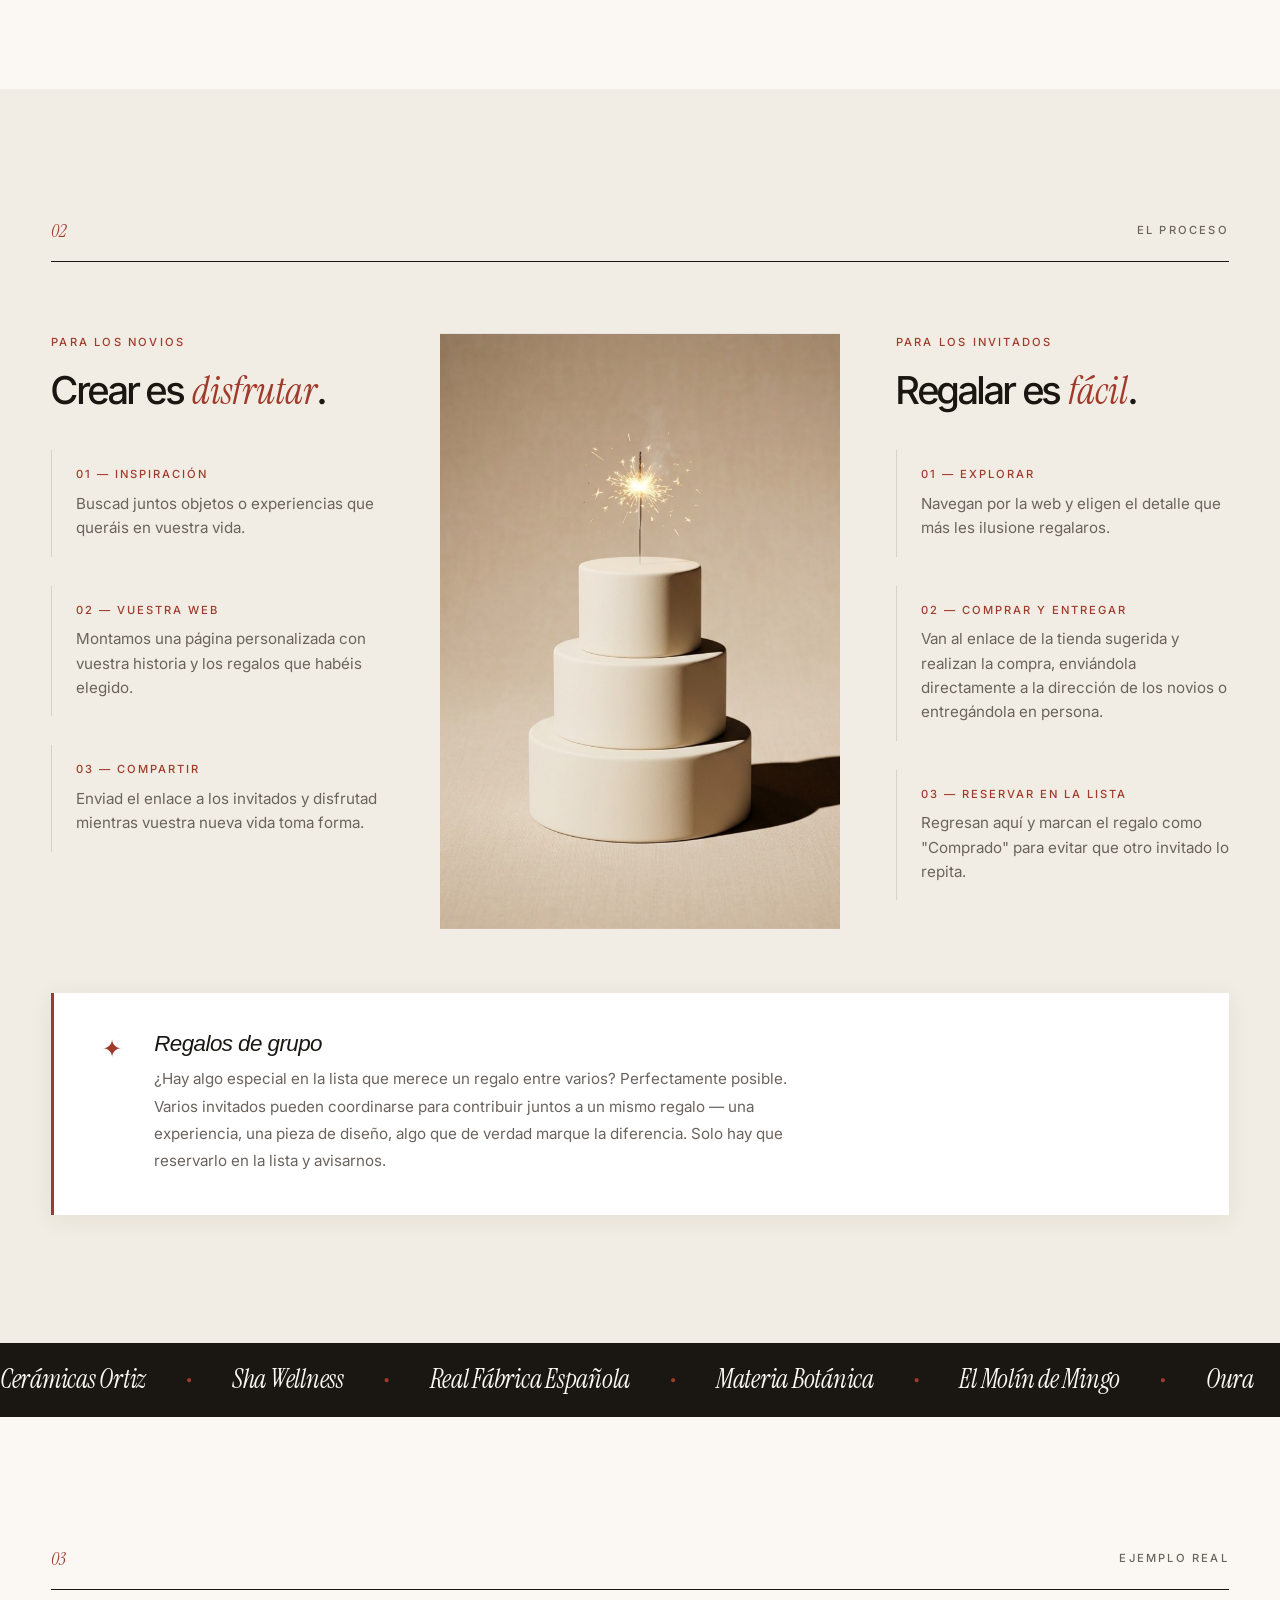
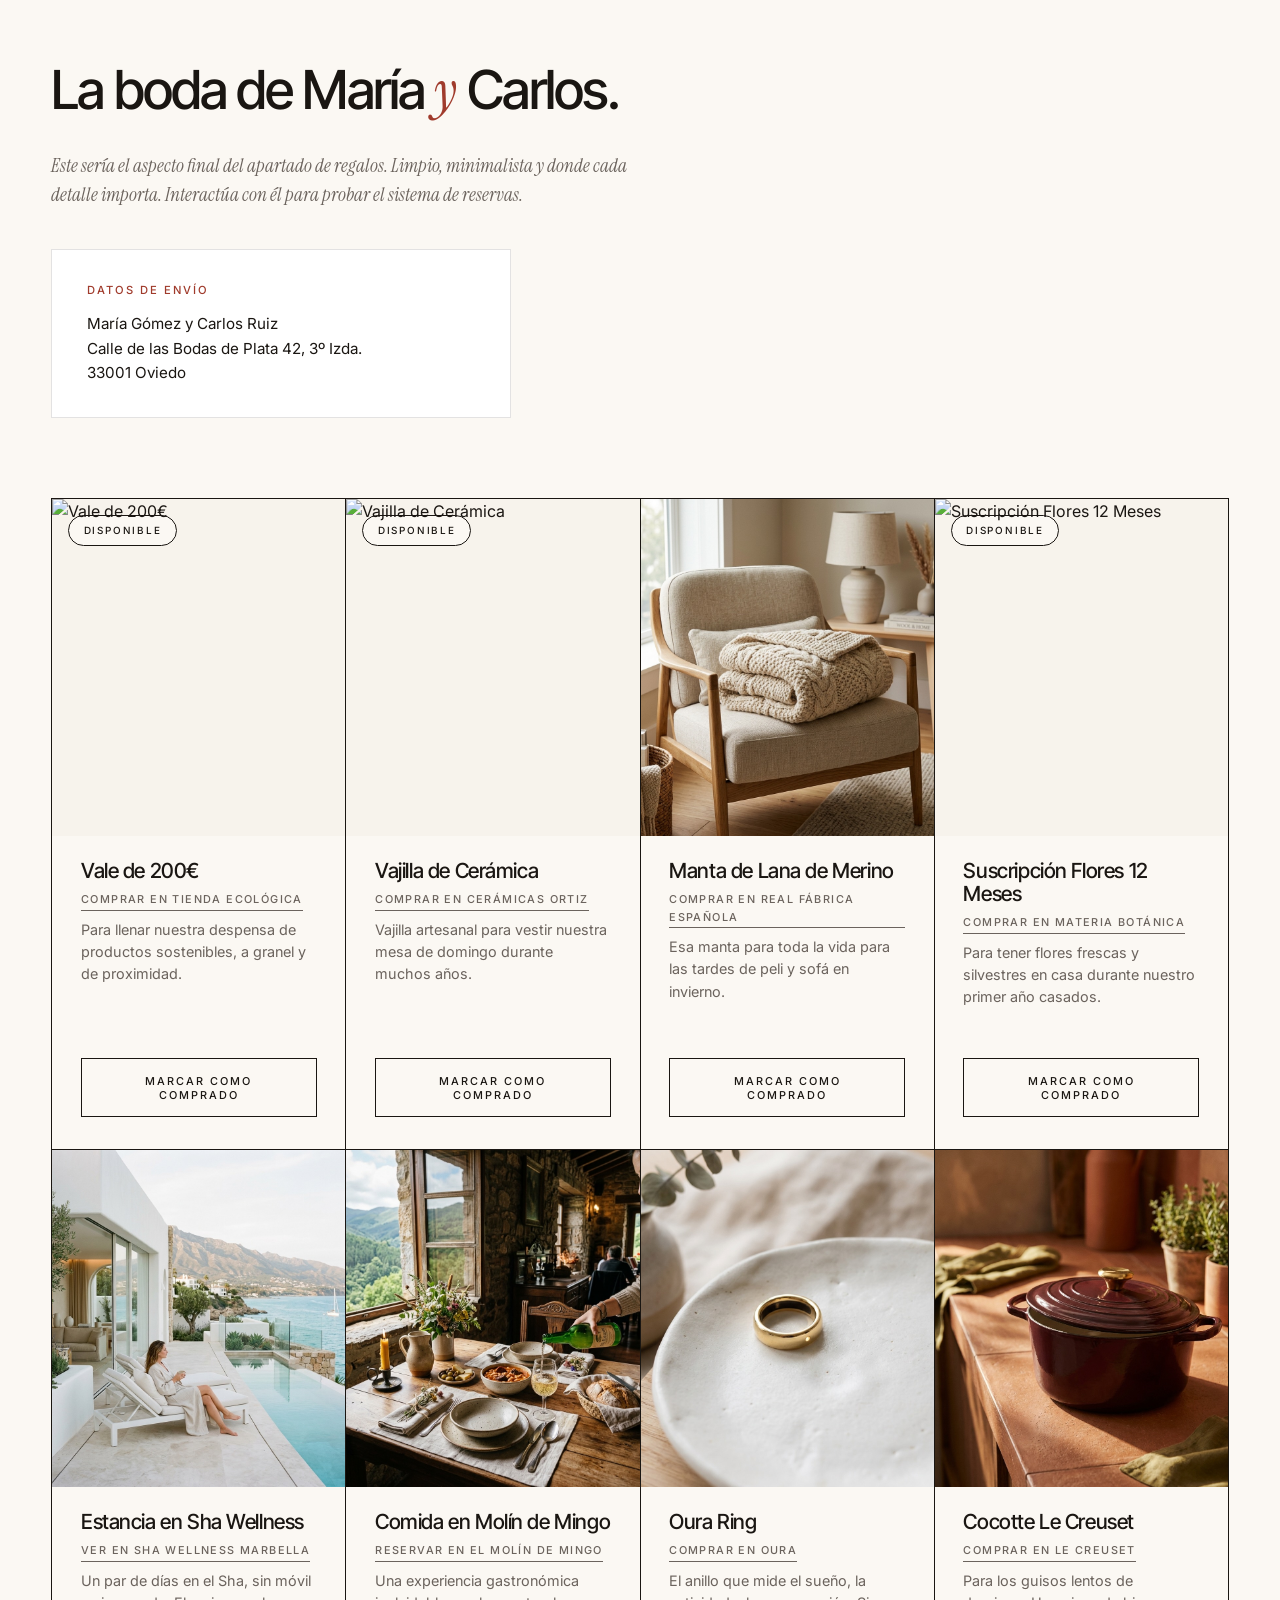
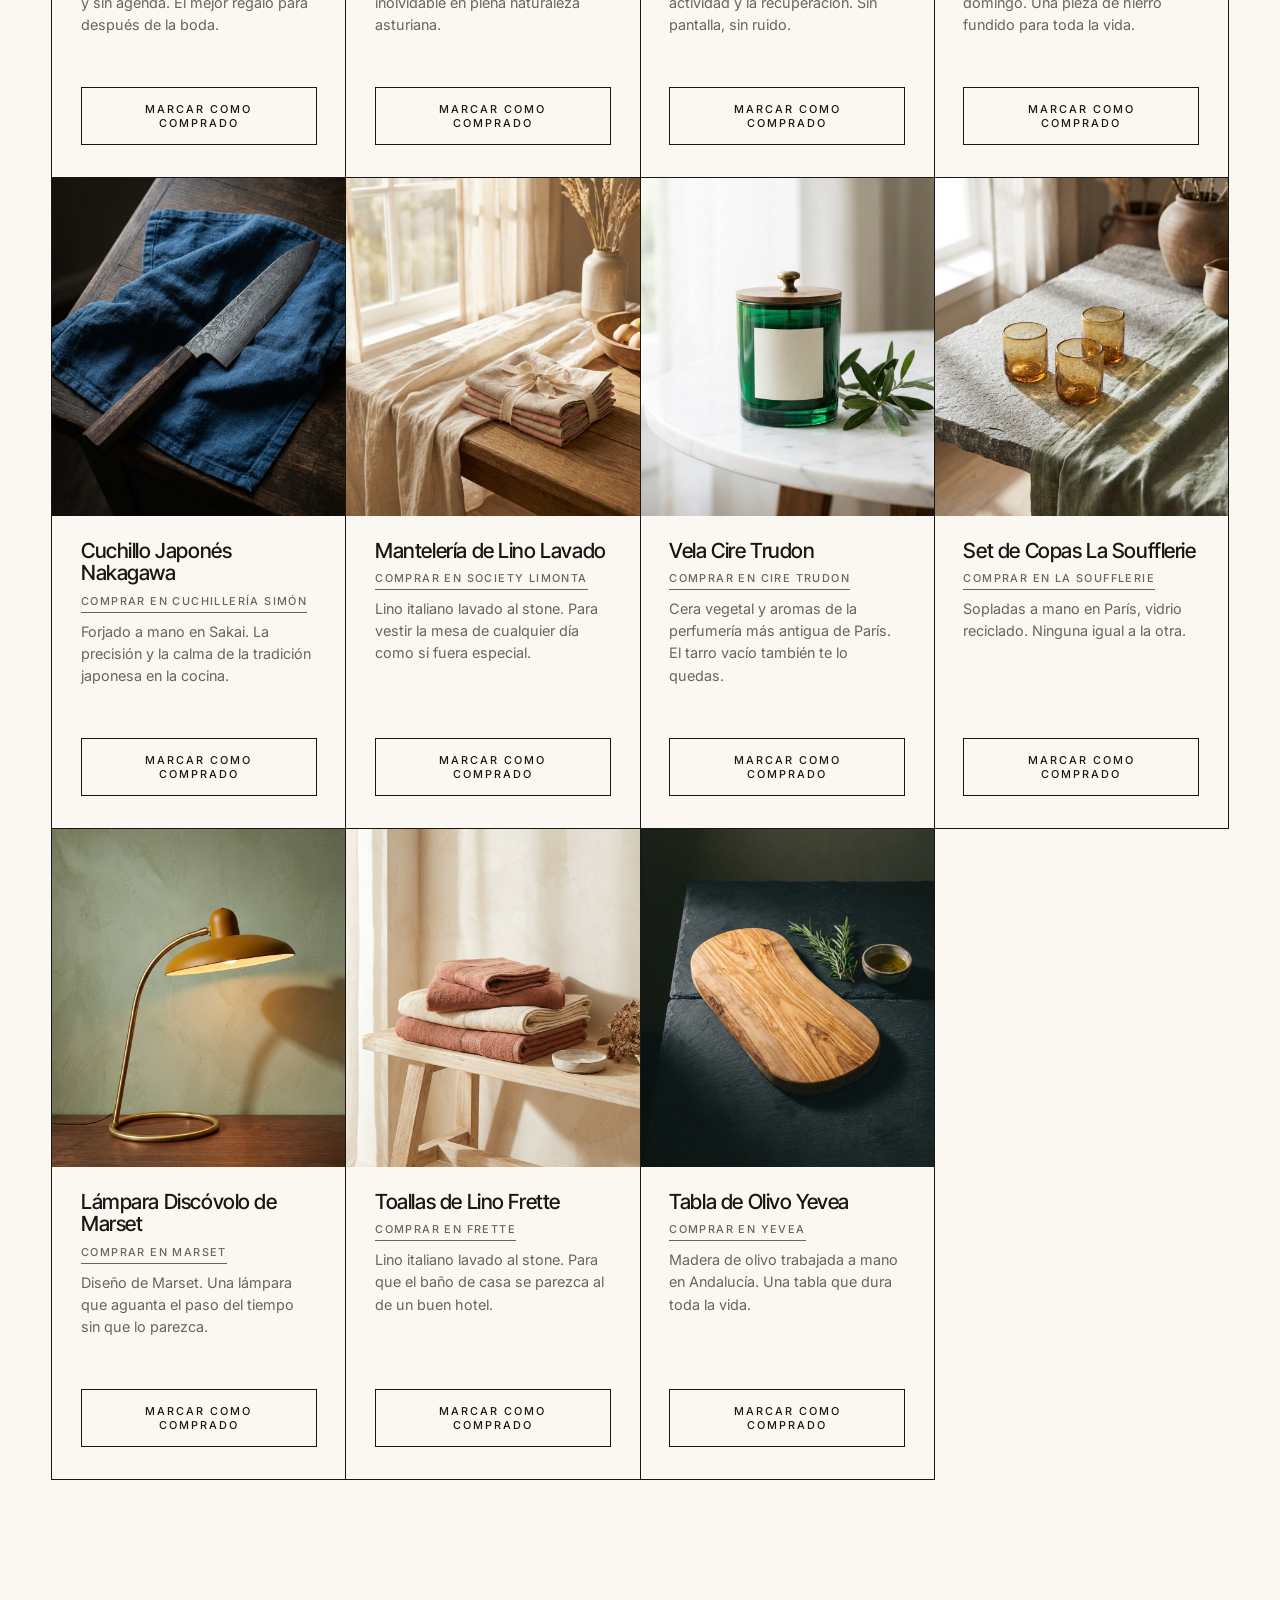
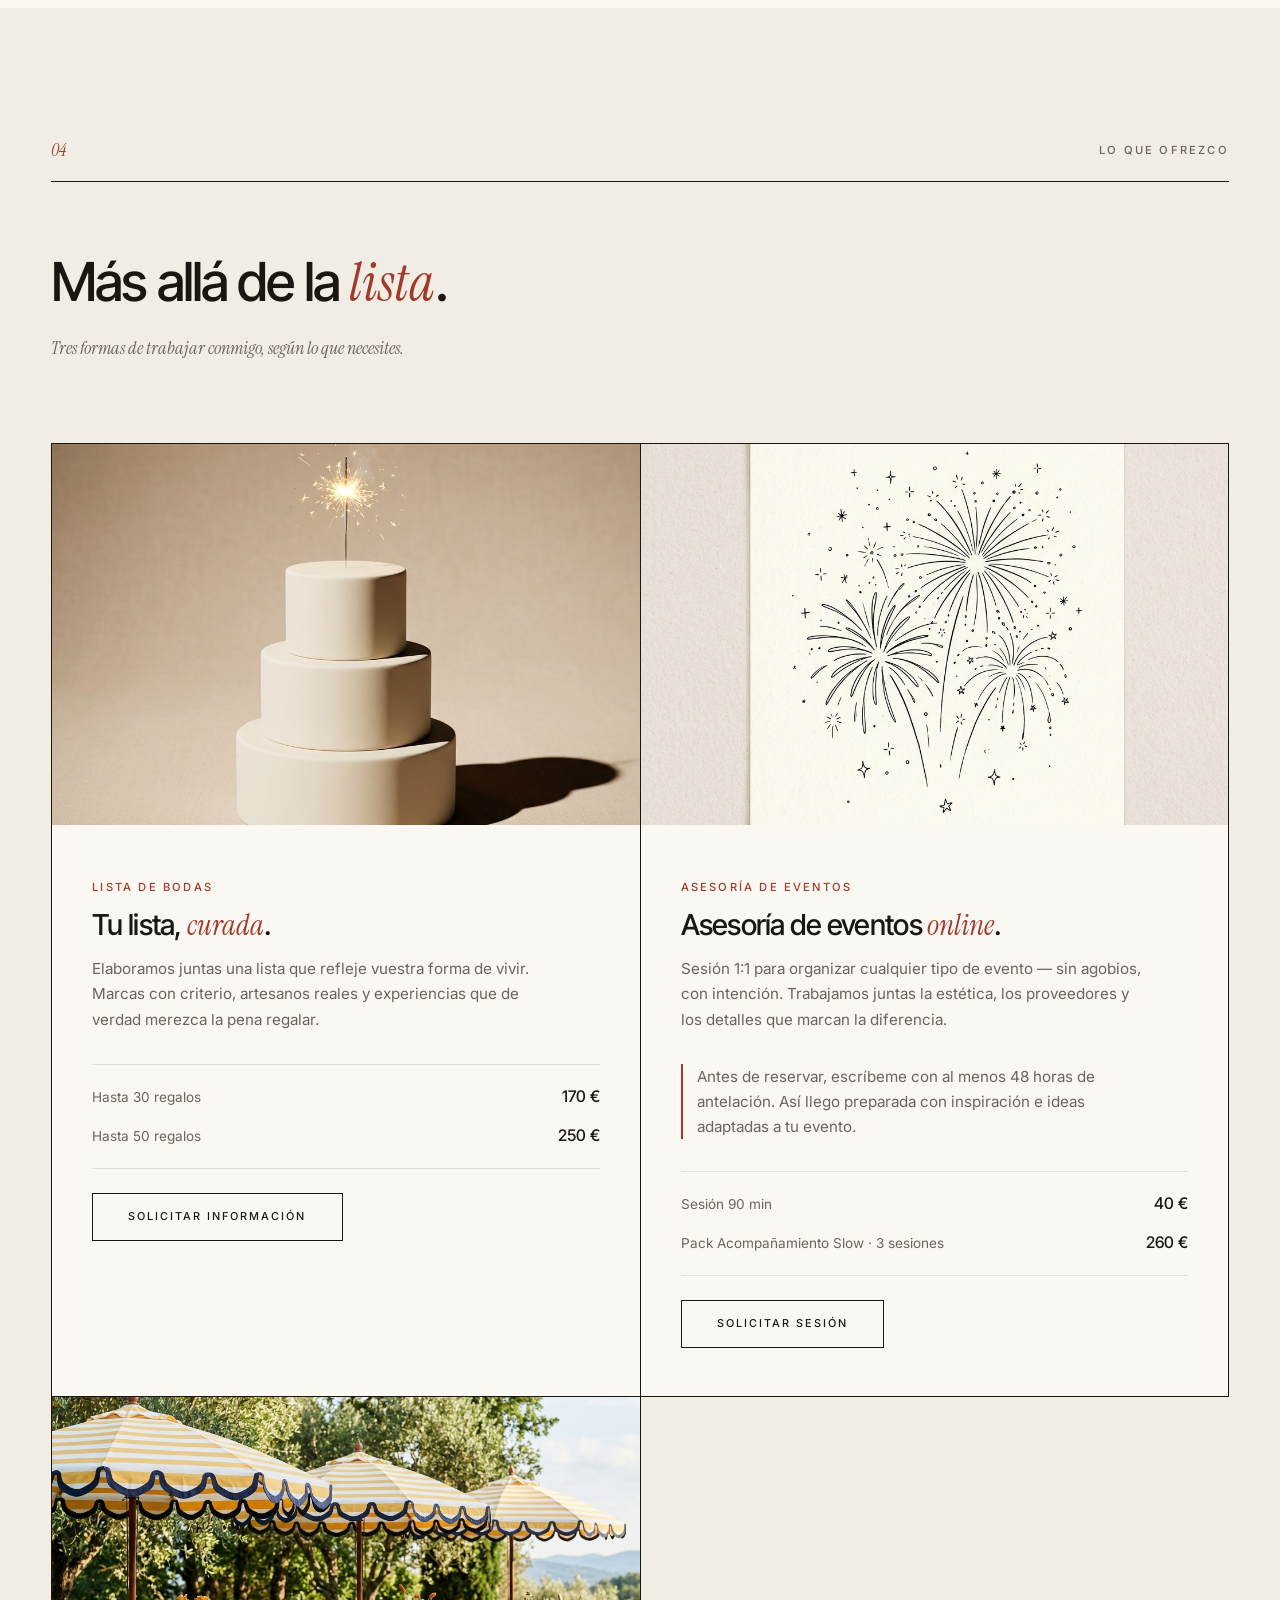
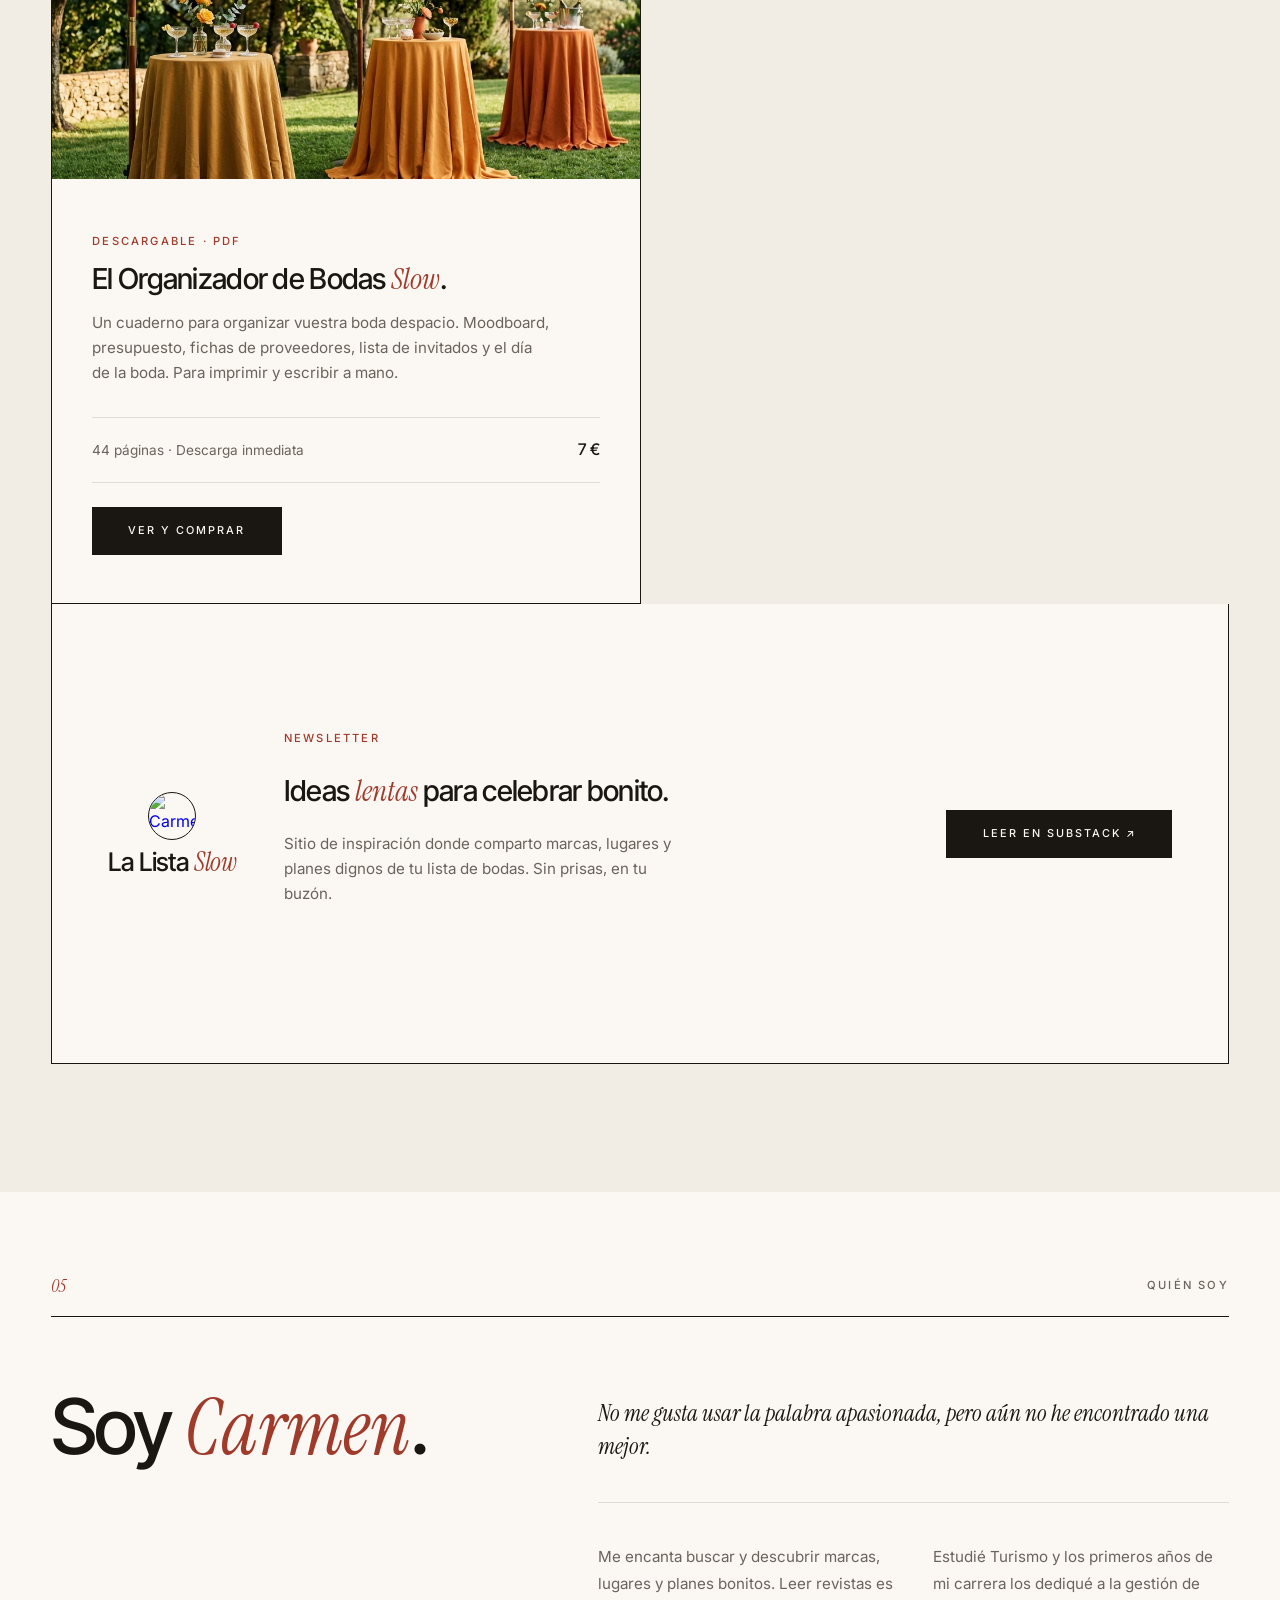
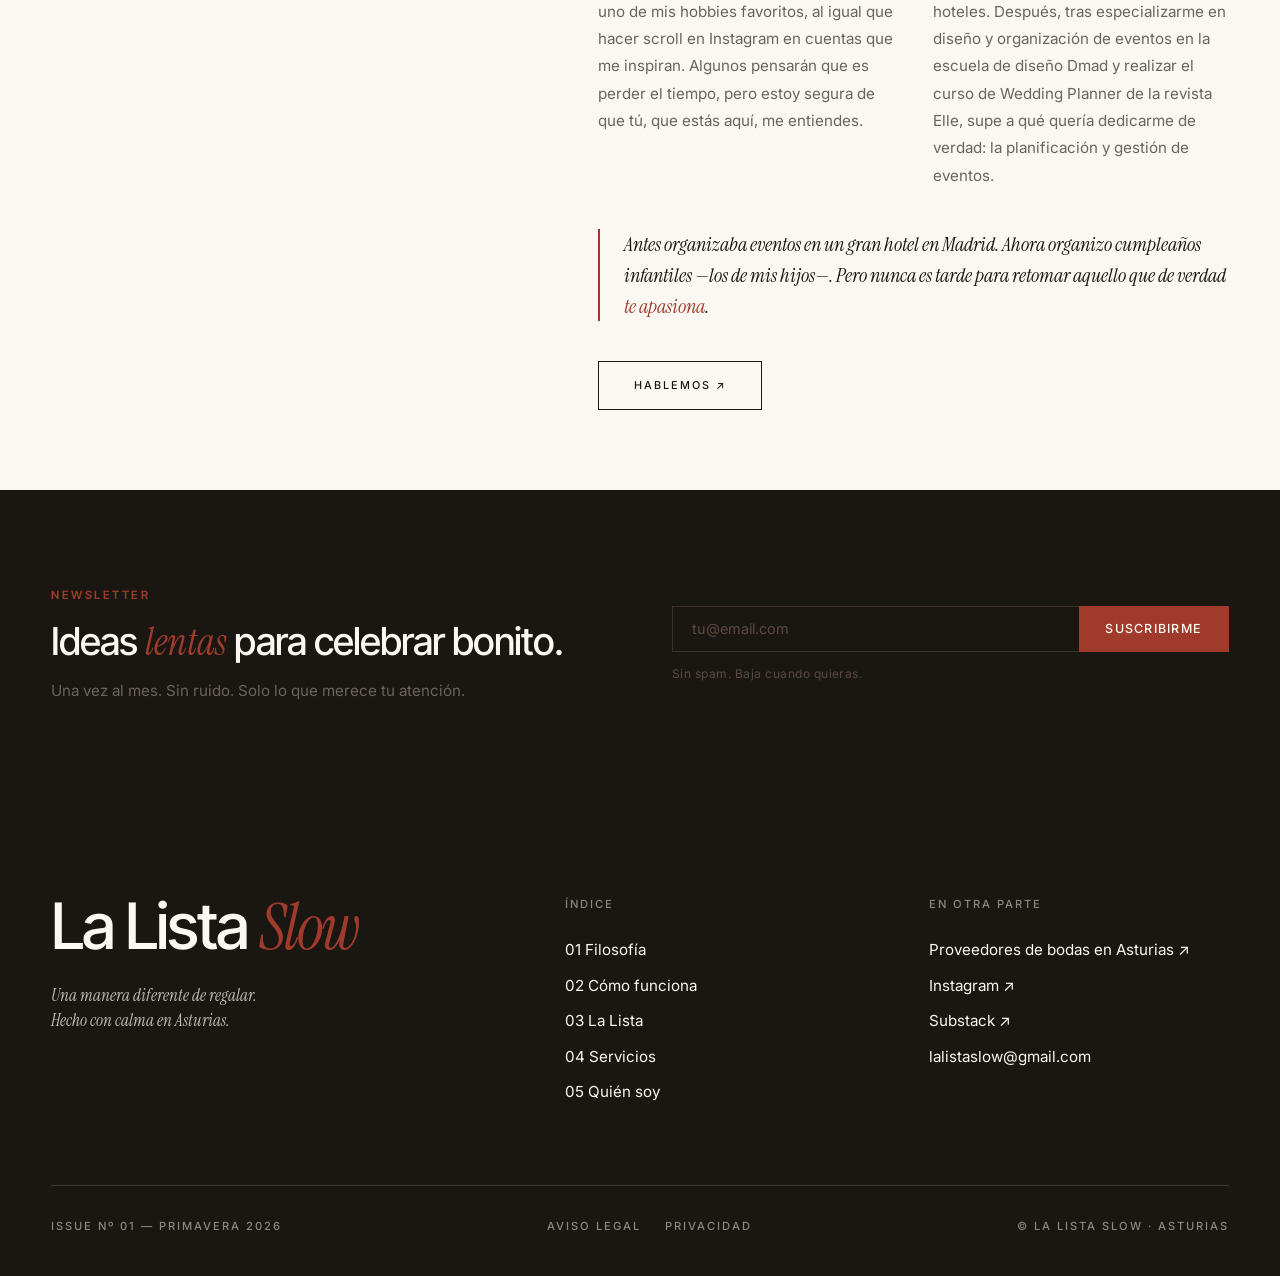
==== commit 99e53421: "Mejoras SEO, accesibilidad y texto sobre mi" ====
--- a/index.html
+++ b/index.html
@@ -110,11 +110,11 @@
             <a href="#servicios">Servicios</a>
             <a href="https://proveedores.lalistaslow.com/">Proveedores</a>
             <a href="mailto:lalistaslow@gmail.com">Contacto</a>
-            <a href="https://www.instagram.com/lalistaslow/" target="_blank" class="nav-instagram" aria-label="Instagram">
+            <a href="https://www.instagram.com/lalistaslow/" target="_blank" rel="noopener" class="nav-instagram" aria-label="Instagram">
                 <svg xmlns="http://www.w3.org/2000/svg" width="14" height="14" viewBox="0 0 24 24" fill="none" stroke="currentColor" stroke-width="1.5" stroke-linecap="round" stroke-linejoin="round"><rect x="2" y="2" width="20" height="20" rx="5" ry="5"/><circle cx="12" cy="12" r="4"/><circle cx="17.5" cy="6.5" r="1" fill="currentColor" stroke="none"/></svg>
                 IG
             </a>
-            <a href="https://substack.com/@lalistaslow" target="_blank" class="nav-substack">Substack ↗</a>
+            <a href="https://substack.com/@lalistaslow" target="_blank" rel="noopener" class="nav-substack">Substack ↗</a>
         </div>
         <button class="nav-burger" id="nav-burger" aria-label="Abrir menú" aria-expanded="false">
             <span></span><span></span><span></span>
@@ -130,8 +130,8 @@
         <a href="https://proveedores.lalistaslow.com/" class="nav-mobile-link"><span class="nav-num">06</span> Proveedores</a>
         <div class="nav-mobile-footer">
             <a href="mailto:lalistaslow@gmail.com">lalistaslow@gmail.com</a>
-            <a href="https://www.instagram.com/lalistaslow/" target="_blank">Instagram ↗</a>
-            <a href="https://substack.com/@lalistaslow" target="_blank">Substack ↗</a>
+            <a href="https://www.instagram.com/lalistaslow/" target="_blank" rel="noopener">Instagram ↗</a>
+            <a href="https://substack.com/@lalistaslow" target="_blank" rel="noopener">Substack ↗</a>
         </div>
     </div>
 
@@ -364,7 +364,7 @@
                     <!-- Newsletter — ancho completo -->
                     <div class="servicio-card servicio-card--newsletter reveal">
                         <div class="newsletter-inner">
-                            <a href="https://substack.com/@lalistaslow" target="_blank" class="newsletter-brand-link">
+                            <a href="https://substack.com/@lalistaslow" target="_blank" rel="noopener" class="newsletter-brand-link">
                                 <img src="https://substackcdn.com/image/fetch/$s_!7gTn!,w_224,h_224,c_fill,f_webp,q_auto:good,fl_progressive:steep/https%3A%2F%2Fsubstack-post-media.s3.amazonaws.com%2Fpublic%2Fimages%2Ff3caaf2d-695d-4a6e-b0a7-38a33dbe6271_500x500.jpeg" alt="Carmen — La Lista Slow en Substack" class="substack-avatar" loading="lazy">
                                 <span class="newsletter-brand-logo">La Lista <em>Slow</em></span>
                             </a>
@@ -374,7 +374,7 @@
                             <span class="section-subtitle">Newsletter</span>
                             <h3>Ideas <em>lentas</em> para celebrar bonito.</h3>
                             <p>Sitio de inspiración donde comparto marcas, lugares y planes dignos de tu lista de bodas. Sin prisas, en tu buzón.</p>
-                            <a href="https://substack.com/@lalistaslow" target="_blank" class="btn btn-primary">Leer en Substack ↗</a>
+                            <a href="https://substack.com/@lalistaslow" target="_blank" rel="noopener" class="btn btn-primary">Leer en Substack ↗</a>
                         </div>
                     </div>
                 </div>
@@ -396,7 +396,7 @@
                         <p class="quien-soy-lead">No me gusta usar la palabra <em>apasionada</em>, pero aún no he encontrado una mejor.</p>
                         <div class="quien-soy-cols">
                             <p>Me encanta buscar y descubrir marcas, lugares y planes bonitos. Leer revistas es uno de mis hobbies favoritos, al igual que hacer scroll en Instagram en cuentas que me inspiran. Algunos pensarán que es perder el tiempo, pero estoy segura de que tú, que estás aquí, me entiendes.</p>
-                            <p>Estudié Turismo y los primeros años de mi carrera los dediqué a la gestión de hoteles. Después, tras varios másteres y cursos, supe a qué quería dedicarme de verdad: la planificación y gestión de eventos.</p>
+                            <p>Estudié Turismo y los primeros años de mi carrera los dediqué a la gestión de hoteles. Después, tras especializarme en diseño y organización de eventos en la escuela de diseño Dmad y realizar el curso de Wedding Planner de la revista Elle, supe a qué quería dedicarme de verdad: la planificación y gestión de eventos.</p>
                         </div>
                         <p class="quien-soy-highlight">Antes organizaba eventos en un gran hotel en Madrid. Ahora organizo cumpleaños infantiles —los de mis hijos—. Pero nunca es tarde para retomar aquello que de verdad <em>te apasiona</em>.</p>
                         <a href="mailto:lalistaslow@gmail.com" class="btn btn-outline" style="margin-top: 2.5rem;">Hablemos ↗</a>
@@ -465,8 +465,8 @@
                 <div class="footer-nav">
                     <span class="footer-nav-title">En otra parte</span>
                     <a href="https://proveedores.lalistaslow.com/">Proveedores de bodas en Asturias ↗</a>
-                    <a href="https://www.instagram.com/lalistaslow/" target="_blank">Instagram ↗</a>
-                    <a href="https://substack.com/@lalistaslow" target="_blank">Substack ↗</a>
+                    <a href="https://www.instagram.com/lalistaslow/" target="_blank" rel="noopener">Instagram ↗</a>
+                    <a href="https://substack.com/@lalistaslow" target="_blank" rel="noopener">Substack ↗</a>
                     <a href="mailto:lalistaslow@gmail.com">lalistaslow@gmail.com</a>
                 </div>
             </div>
--- a/styles.css
+++ b/styles.css
@@ -26,8 +26,8 @@
     --text-secondary: #6B635D;
     --text-muted: #9A8F86;
 
-    --accent-color: #B24D3D;
-    --accent-hover: #8C392A;
+    --accent-color: #A03B2C;
+    --accent-hover: #802F23;
 
     --line-color: #1A1612;
     --line-soft: rgba(26, 22, 18, 0.12);
